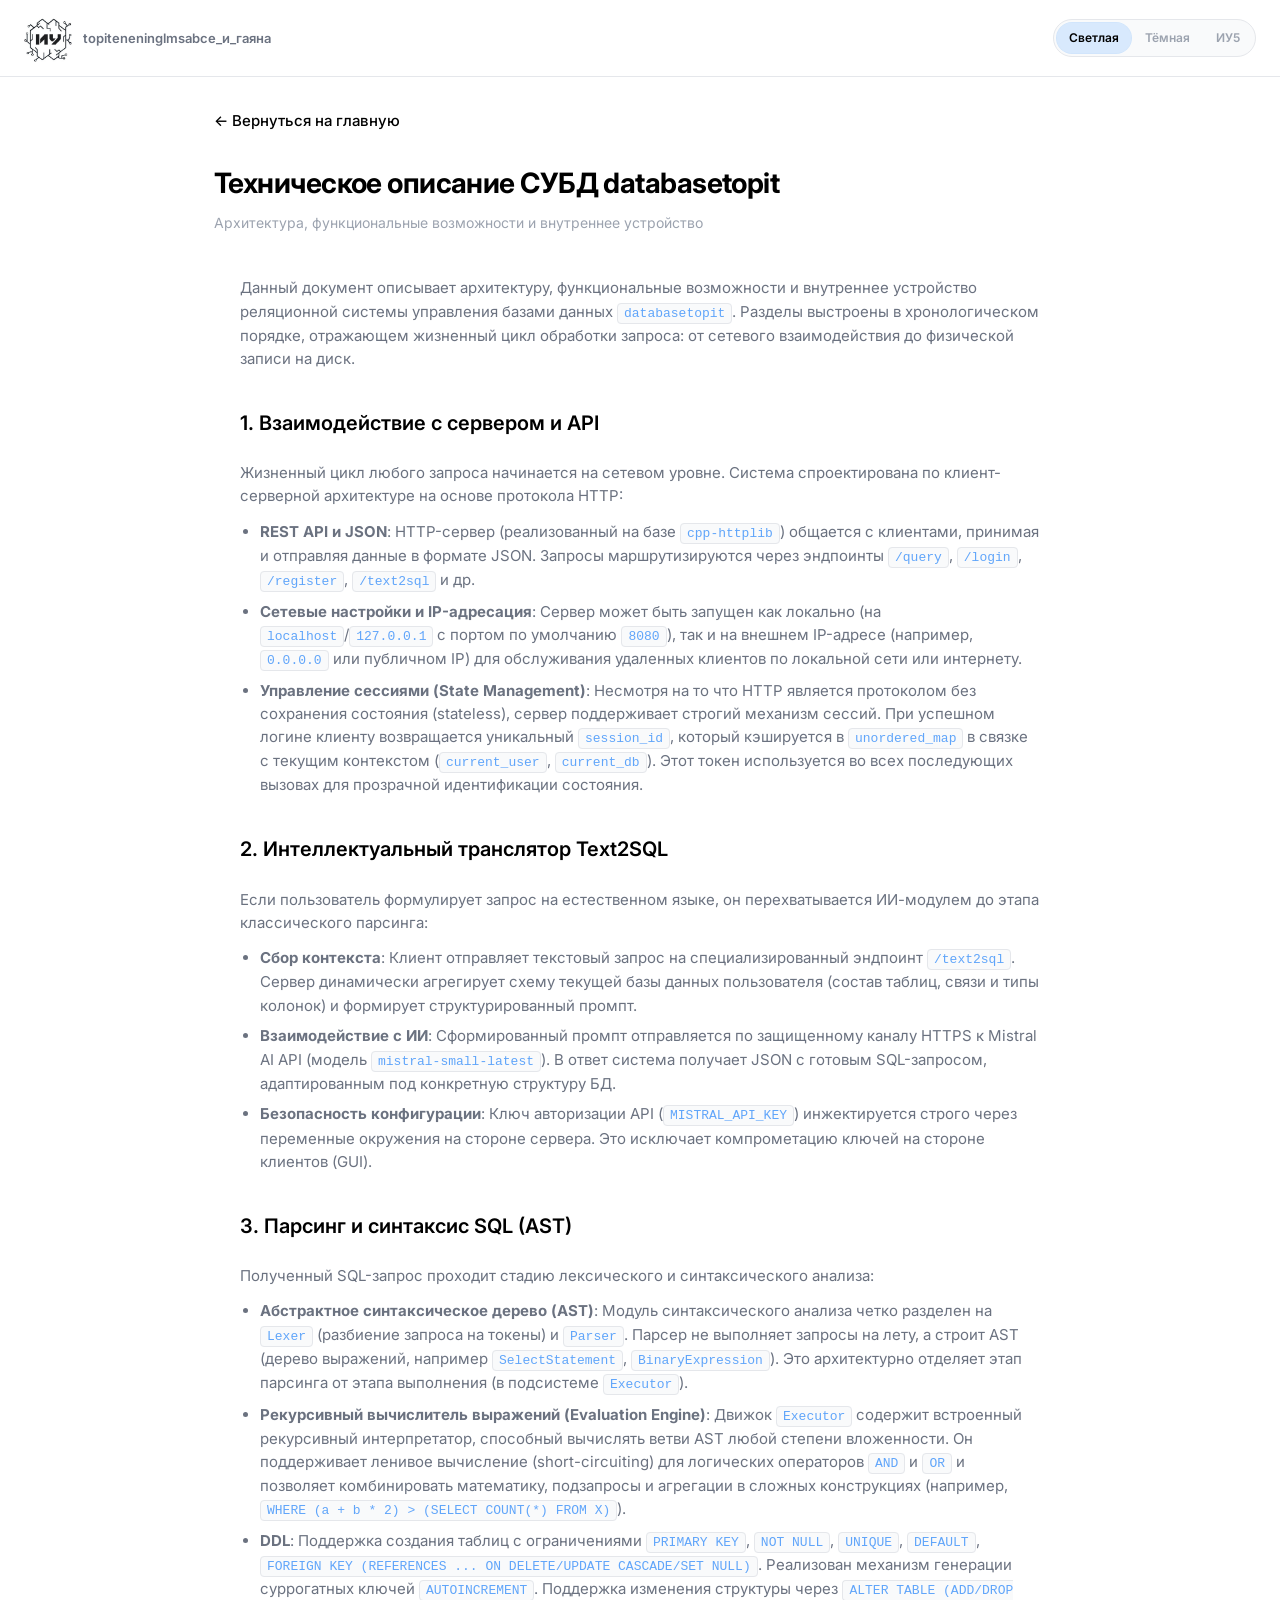
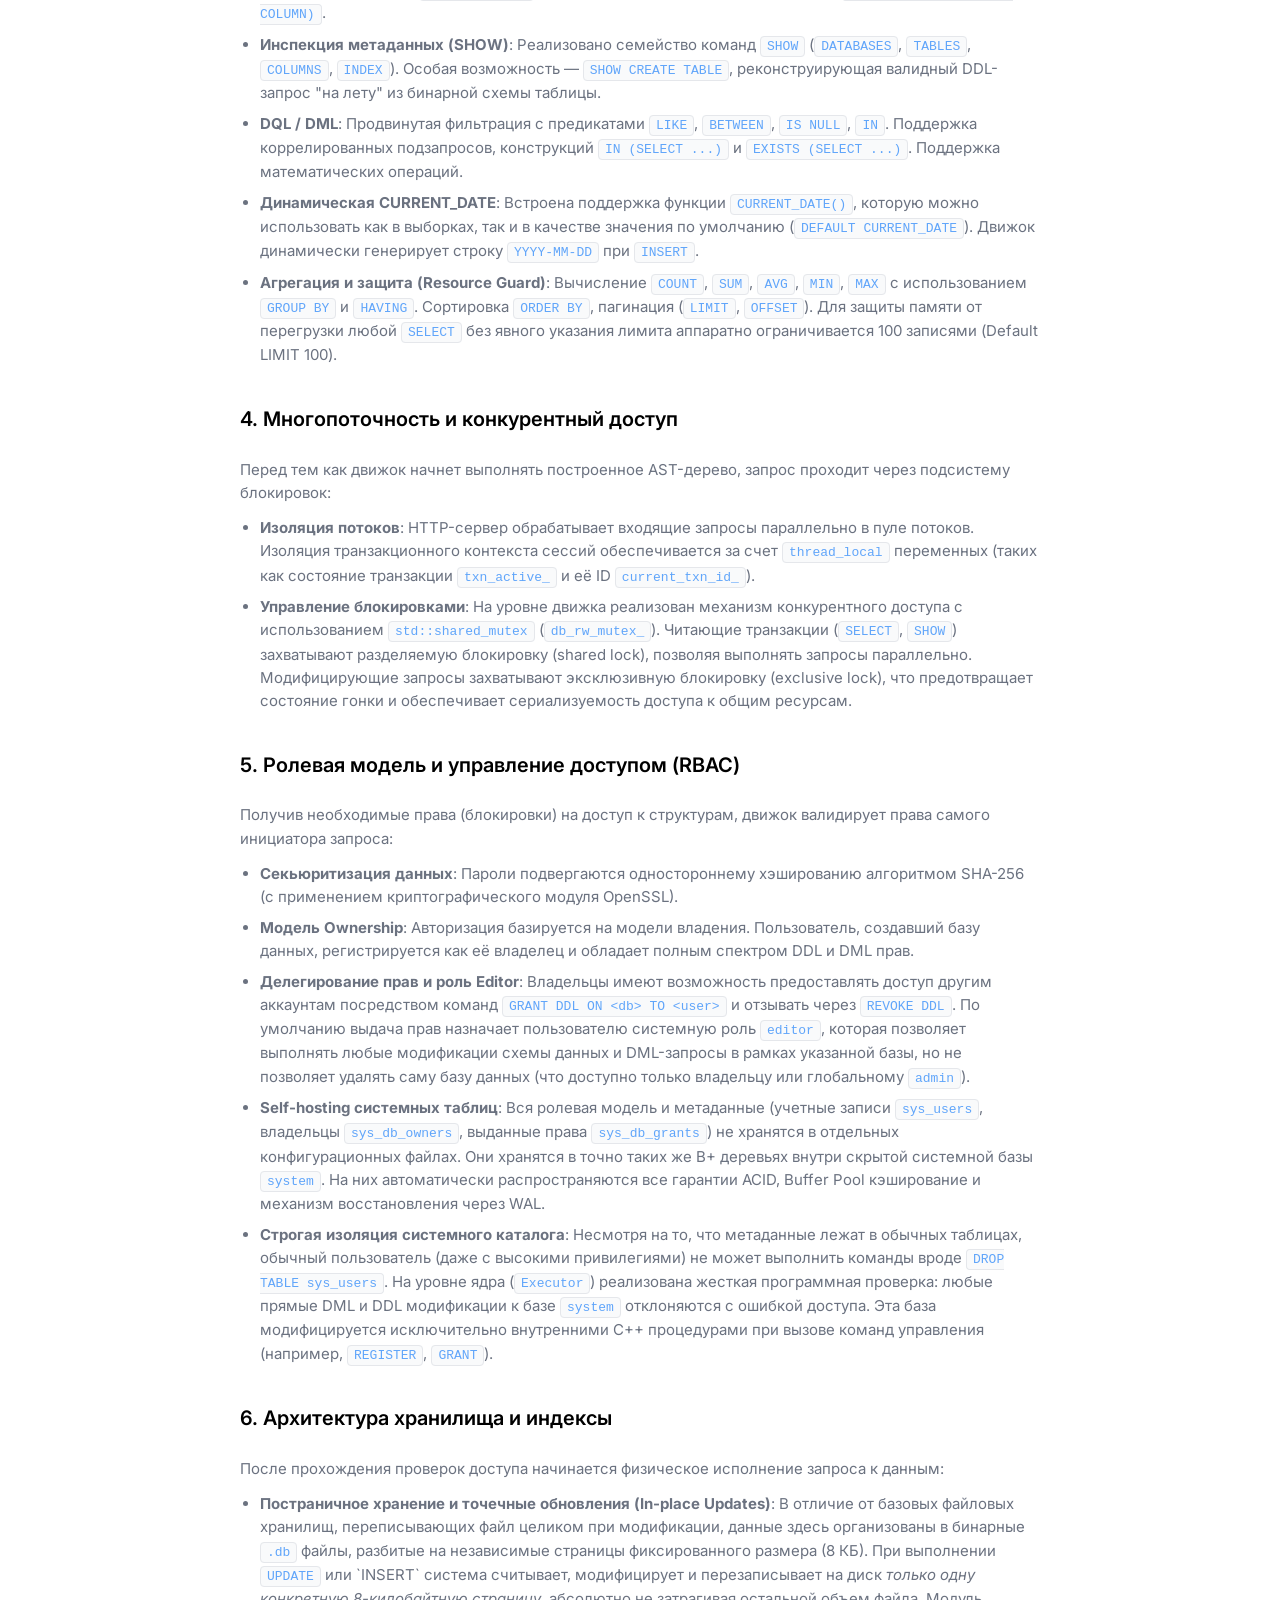
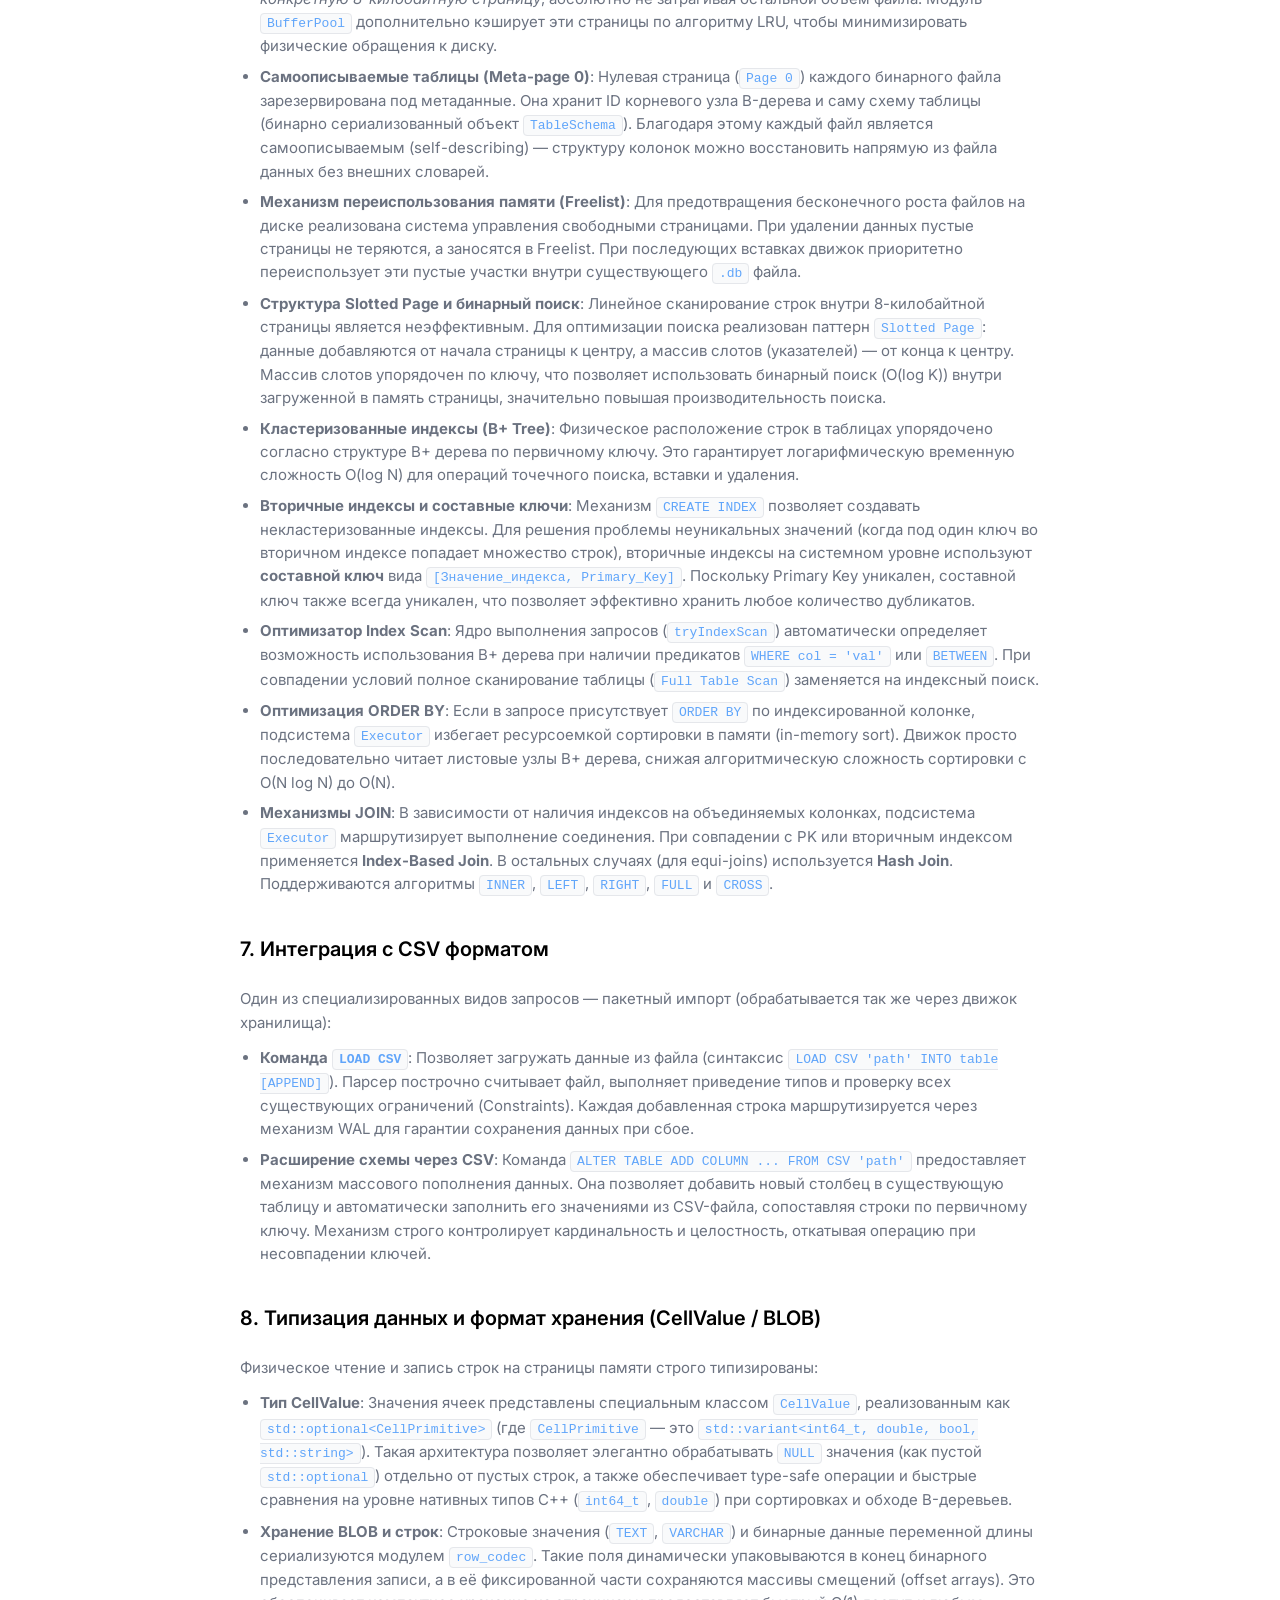
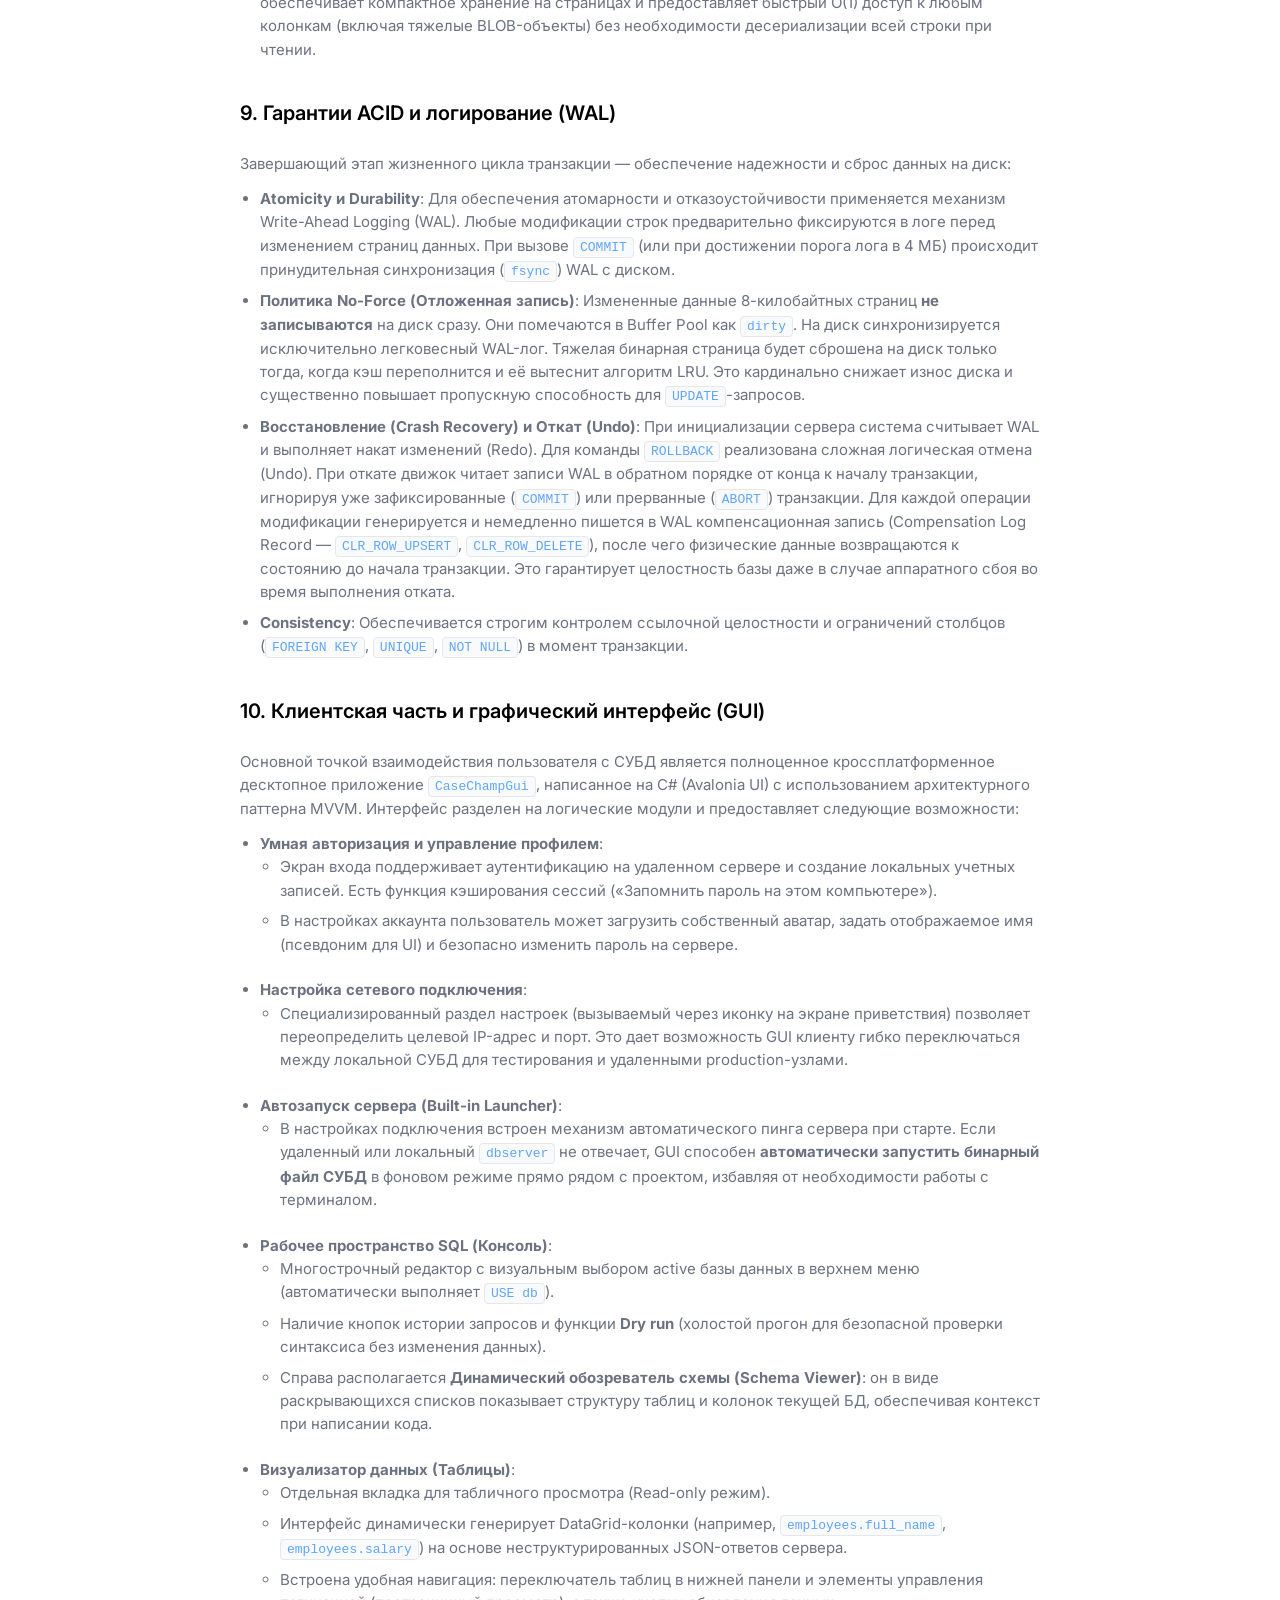
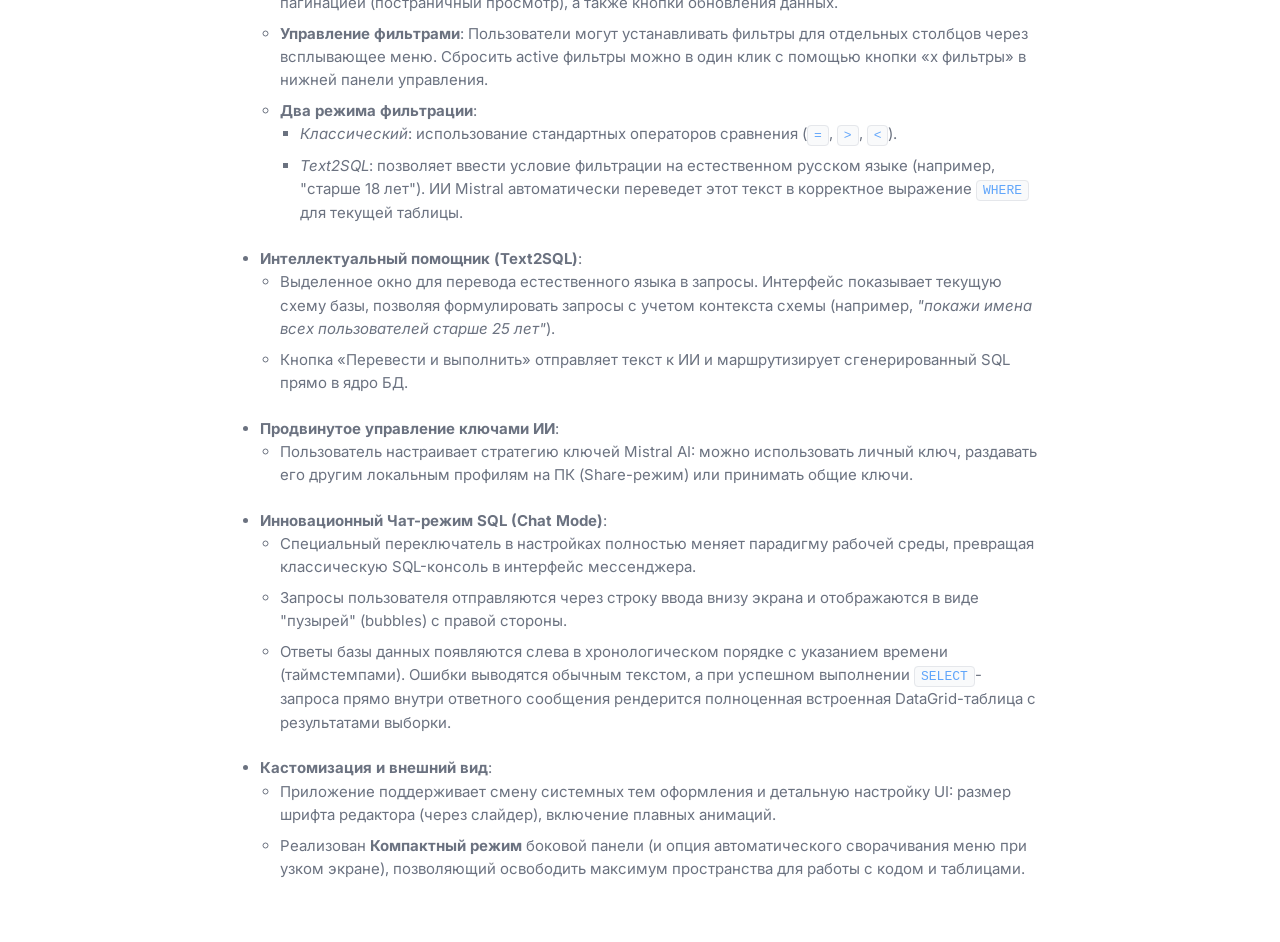
==== website/documentation.html @ f66efc34 "починил wal и немного поправил сайт" ====
<!DOCTYPE html>
<html lang="ru">
<head>
  <meta charset="UTF-8" />
  <meta name="viewport" content="width=device-width, initial-scale=1.0" />
  <meta name="description" content="Техническое описание СУБД topiteneninglmsabce_и_гаяна" />
  <title>Техническое описание СУБД</title>
  <link rel="stylesheet" href="css/style.css" />
  <style>
    .back-nav {
      margin-bottom: 2rem;
    }
    .back-link {
      display: inline-flex;
      align-items: center;
      gap: 0.5rem;
      color: var(--primary-color);
      text-decoration: none;
      font-weight: 500;
      transition: opacity 0.2s;
    }
    .back-link:hover {
      opacity: 0.8;
    }
    .prose h2 {
      margin-top: 2.5rem;
      margin-bottom: 1rem;
      border-bottom: 1px solid var(--border-color);
      padding-bottom: 0.5rem;
    }
    .prose ul {
      margin-bottom: 1.5rem;
    }
    .prose li {
      margin-bottom: 0.5rem;
    }
  </style>
</head>
<body class="theme-light">
  <div class="app" id="app">
    <header class="top-bar">
      <div class="brand-compact">
        <a href="index.html" style="display: flex; align-items: center; gap: 0.75rem; text-decoration: none; color: inherit;">
          <img id="brand-logo" src="assets/brand_light.png" alt="Логотип проекта" width="48" height="48" />
          <p class="brand-title">topiteneninglmsabce_и_гаяна</p>
        </a>
      </div>
      <div class="top-actions">
        <div class="theme-switcher" role="group" aria-label="Тема оформления">
          <button type="button" class="theme-btn active" data-theme="light">Светлая</button>
          <button type="button" class="theme-btn" data-theme="dark">Тёмная</button>
          <button type="button" class="theme-btn" data-theme="iu5">ИУ5</button>
        </div>
      </div>
    </header>

    <main class="page-main">
      <nav class="back-nav">
        <a href="index.html" class="back-link">← Вернуться на главную</a>
      </nav>
      <header class="page-header">
        <h1>Техническое описание СУБД databasetopit</h1>
        <p>Архитектура, функциональные возможности и внутреннее устройство</p>
      </header>

      <div class="prose" style="max-width: 800px; margin: 0 auto; padding: 1rem 0 4rem 0;">
        <p>Данный документ описывает архитектуру, функциональные возможности и внутреннее устройство реляционной системы управления базами данных <code>databasetopit</code>. Разделы выстроены в хронологическом порядке, отражающем жизненный цикл обработки запроса: от сетевого взаимодействия до физической записи на диск.</p>

        <h2>1. Взаимодействие с сервером и API</h2>
        <p>Жизненный цикл любого запроса начинается на сетевом уровне. Система спроектирована по клиент-серверной архитектуре на основе протокола HTTP:</p>
        <ul>
          <li><strong>REST API и JSON</strong>: HTTP-сервер (реализованный на базе <code>cpp-httplib</code>) общается с клиентами, принимая и отправляя данные в формате JSON. Запросы маршрутизируются через эндпоинты <code>/query</code>, <code>/login</code>, <code>/register</code>, <code>/text2sql</code> и др.</li>
          <li><strong>Сетевые настройки и IP-адресация</strong>: Сервер может быть запущен как локально (на <code>localhost</code>/<code>127.0.0.1</code> с портом по умолчанию <code>8080</code>), так и на внешнем IP-адресе (например, <code>0.0.0.0</code> или публичном IP) для обслуживания удаленных клиентов по локальной сети или интернету.</li>
          <li><strong>Управление сессиями (State Management)</strong>: Несмотря на то что HTTP является протоколом без сохранения состояния (stateless), сервер поддерживает строгий механизм сессий. При успешном логине клиенту возвращается уникальный <code>session_id</code>, который кэшируется в <code>unordered_map</code> в связке с текущим контекстом (<code>current_user</code>, <code>current_db</code>). Этот токен используется во всех последующих вызовах для прозрачной идентификации состояния.</li>
        </ul>

        <h2>2. Интеллектуальный транслятор Text2SQL</h2>
        <p>Если пользователь формулирует запрос на естественном языке, он перехватывается ИИ-модулем до этапа классического парсинга:</p>
        <ul>
          <li><strong>Сбор контекста</strong>: Клиент отправляет текстовый запрос на специализированный эндпоинт <code>/text2sql</code>. Сервер динамически агрегирует схему текущей базы данных пользователя (состав таблиц, связи и типы колонок) и формирует структурированный промпт.</li>
          <li><strong>Взаимодействие с ИИ</strong>: Сформированный промпт отправляется по защищенному каналу HTTPS к Mistral AI API (модель <code>mistral-small-latest</code>). В ответ система получает JSON с готовым SQL-запросом, адаптированным под конкретную структуру БД.</li>
          <li><strong>Безопасность конфигурации</strong>: Ключ авторизации API (<code>MISTRAL_API_KEY</code>) инжектируется строго через переменные окружения на стороне сервера. Это исключает компрометацию ключей на стороне клиентов (GUI).</li>
        </ul>

        <h2>3. Парсинг и синтаксис SQL (AST)</h2>
        <p>Полученный SQL-запрос проходит стадию лексического и синтаксического анализа:</p>
        <ul>
          <li><strong>Абстрактное синтаксическое дерево (AST)</strong>: Модуль синтаксического анализа четко разделен на <code>Lexer</code> (разбиение запроса на токены) и <code>Parser</code>. Парсер не выполняет запросы на лету, а строит AST (дерево выражений, например <code>SelectStatement</code>, <code>BinaryExpression</code>). Это архитектурно отделяет этап парсинга от этапа выполнения (в подсистеме <code>Executor</code>).</li>
          <li><strong>Рекурсивный вычислитель выражений (Evaluation Engine)</strong>: Движок <code>Executor</code> содержит встроенный рекурсивный интерпретатор, способный вычислять ветви AST любой степени вложенности. Он поддерживает ленивое вычисление (short-circuiting) для логических операторов <code>AND</code> и <code>OR</code> и позволяет комбинировать математику, подзапросы и агрегации в сложных конструкциях (например, <code>WHERE (a + b * 2) &gt; (SELECT COUNT(*) FROM X)</code>).</li>
          <li><strong>DDL</strong>: Поддержка создания таблиц с ограничениями <code>PRIMARY KEY</code>, <code>NOT NULL</code>, <code>UNIQUE</code>, <code>DEFAULT</code>, <code>FOREIGN KEY (REFERENCES ... ON DELETE/UPDATE CASCADE/SET NULL)</code>. Реализован механизм генерации суррогатных ключей <code>AUTOINCREMENT</code>. Поддержка изменения структуры через <code>ALTER TABLE (ADD/DROP COLUMN)</code>.</li>
          <li><strong>Инспекция метаданных (SHOW)</strong>: Реализовано семейство команд <code>SHOW</code> (<code>DATABASES</code>, <code>TABLES</code>, <code>COLUMNS</code>, <code>INDEX</code>). Особая возможность — <code>SHOW CREATE TABLE</code>, реконструирующая валидный DDL-запрос "на лету" из бинарной схемы таблицы.</li>
          <li><strong>DQL / DML</strong>: Продвинутая фильтрация с предикатами <code>LIKE</code>, <code>BETWEEN</code>, <code>IS NULL</code>, <code>IN</code>. Поддержка коррелированных подзапросов, конструкций <code>IN (SELECT ...)</code> и <code>EXISTS (SELECT ...)</code>. Поддержка математических операций.</li>
          <li><strong>Динамическая CURRENT_DATE</strong>: Встроена поддержка функции <code>CURRENT_DATE()</code>, которую можно использовать как в выборках, так и в качестве значения по умолчанию (<code>DEFAULT CURRENT_DATE</code>). Движок динамически генерирует строку <code>YYYY-MM-DD</code> при <code>INSERT</code>.</li>
          <li><strong>Агрегация и защита (Resource Guard)</strong>: Вычисление <code>COUNT</code>, <code>SUM</code>, <code>AVG</code>, <code>MIN</code>, <code>MAX</code> с использованием <code>GROUP BY</code> и <code>HAVING</code>. Сортировка <code>ORDER BY</code>, пагинация (<code>LIMIT</code>, <code>OFFSET</code>). Для защиты памяти от перегрузки любой <code>SELECT</code> без явного указания лимита аппаратно ограничивается 100 записями (Default LIMIT 100).</li>
        </ul>

        <h2>4. Многопоточность и конкурентный доступ</h2>
        <p>Перед тем как движок начнет выполнять построенное AST-дерево, запрос проходит через подсистему блокировок:</p>
        <ul>
          <li><strong>Изоляция потоков</strong>: HTTP-сервер обрабатывает входящие запросы параллельно в пуле потоков. Изоляция транзакционного контекста сессий обеспечивается за счет <code>thread_local</code> переменных (таких как состояние транзакции <code>txn_active_</code> и её ID <code>current_txn_id_</code>).</li>
          <li><strong>Управление блокировками</strong>: На уровне движка реализован механизм конкурентного доступа с использованием <code>std::shared_mutex</code> (<code>db_rw_mutex_</code>). Читающие транзакции (<code>SELECT</code>, <code>SHOW</code>) захватывают разделяемую блокировку (shared lock), позволяя выполнять запросы параллельно. Модифицирующие запросы захватывают эксклюзивную блокировку (exclusive lock), что предотвращает состояние гонки и обеспечивает сериализуемость доступа к общим ресурсам.</li>
        </ul>

        <h2>5. Ролевая модель и управление доступом (RBAC)</h2>
        <p>Получив необходимые права (блокировки) на доступ к структурам, движок валидирует права самого инициатора запроса:</p>
        <ul>
          <li><strong>Секьюритизация данных</strong>: Пароли подвергаются одностороннему хэшированию алгоритмом SHA-256 (с применением криптографического модуля OpenSSL).</li>
          <li><strong>Модель Ownership</strong>: Авторизация базируется на модели владения. Пользователь, создавший базу данных, регистрируется как её владелец и обладает полным спектром DDL и DML прав.</li>
          <li><strong>Делегирование прав и роль Editor</strong>: Владельцы имеют возможность предоставлять доступ другим аккаунтам посредством команд <code>GRANT DDL ON &lt;db&gt; TO &lt;user&gt;</code> и отзывать через <code>REVOKE DDL</code>. По умолчанию выдача прав назначает пользователю системную роль <code>editor</code>, которая позволяет выполнять любые модификации схемы данных и DML-запросы в рамках указанной базы, но не позволяет удалять саму базу данных (что доступно только владельцу или глобальному <code>admin</code>).</li>
          <li><strong>Self-hosting системных таблиц</strong>: Вся ролевая модель и метаданные (учетные записи <code>sys_users</code>, владельцы <code>sys_db_owners</code>, выданные права <code>sys_db_grants</code>) не хранятся в отдельных конфигурационных файлах. Они хранятся в точно таких же B+ деревьях внутри скрытой системной базы <code>system</code>. На них автоматически распространяются все гарантии ACID, Buffer Pool кэширование и механизм восстановления через WAL.</li>
          <li><strong>Строгая изоляция системного каталога</strong>: Несмотря на то, что метаданные лежат в обычных таблицах, обычный пользователь (даже с высокими привилегиями) не может выполнить команды вроде <code>DROP TABLE sys_users</code>. На уровне ядра (<code>Executor</code>) реализована жесткая программная проверка: любые прямые DML и DDL модификации к базе <code>system</code> отклоняются с ошибкой доступа. Эта база модифицируется исключительно внутренними C++ процедурами при вызове команд управления (например, <code>REGISTER</code>, <code>GRANT</code>).</li>
        </ul>

        <h2>6. Архитектура хранилища и индексы</h2>
        <p>После прохождения проверок доступа начинается физическое исполнение запроса к данным:</p>
        <ul>
          <li><strong>Постраничное хранение и точечные обновления (In-place Updates)</strong>: В отличие от базовых файловых хранилищ, переписывающих файл целиком при модификации, данные здесь организованы в бинарные <code>.db</code> файлы, разбитые на независимые страницы фиксированного размера (8 КБ). При выполнении <code>UPDATE</code> или `INSERT` система считывает, модифицирует и перезаписывает на диск <em>только одну конкретную 8-килобайтную страницу</em>, абсолютно не затрагивая остальной объем файла. Модуль <code>BufferPool</code> дополнительно кэширует эти страницы по алгоритму LRU, чтобы минимизировать физические обращения к диску.</li>
          <li><strong>Самоописываемые таблицы (Meta-page 0)</strong>: Нулевая страница (<code>Page 0</code>) каждого бинарного файла зарезервирована под метаданные. Она хранит ID корневого узла B-дерева и саму схему таблицы (бинарно сериализованный объект <code>TableSchema</code>). Благодаря этому каждый файл является самоописываемым (self-describing) — структуру колонок можно восстановить напрямую из файла данных без внешних словарей.</li>
          <li><strong>Механизм переиспользования памяти (Freelist)</strong>: Для предотвращения бесконечного роста файлов на диске реализована система управления свободными страницами. При удалении данных пустые страницы не теряются, а заносятся в Freelist. При последующих вставках движок приоритетно переиспользует эти пустые участки внутри существующего <code>.db</code> файла.</li>
          <li><strong>Структура Slotted Page и бинарный поиск</strong>: Линейное сканирование строк внутри 8-килобайтной страницы является неэффективным. Для оптимизации поиска реализован паттерн <code>Slotted Page</code>: данные добавляются от начала страницы к центру, а массив слотов (указателей) — от конца к центру. Массив слотов упорядочен по ключу, что позволяет использовать бинарный поиск (O(log K)) внутри загруженной в память страницы, значительно повышая производительность поиска.</li>
          <li><strong>Кластеризованные индексы (B+ Tree)</strong>: Физическое расположение строк в таблицах упорядочено согласно структуре B+ дерева по первичному ключу. Это гарантирует логарифмическую временную сложность O(log N) для операций точечного поиска, вставки и удаления.</li>
          <li><strong>Вторичные индексы и составные ключи</strong>: Механизм <code>CREATE INDEX</code> позволяет создавать некластеризованные индексы. Для решения проблемы неуникальных значений (когда под один ключ во вторичном индексе попадает множество строк), вторичные индексы на системном уровне используют <strong>составной ключ</strong> вида <code>[Значение_индекса, Primary_Key]</code>. Поскольку Primary Key уникален, составной ключ также всегда уникален, что позволяет эффективно хранить любое количество дубликатов.</li>
          <li><strong>Оптимизатор Index Scan</strong>: Ядро выполнения запросов (<code>tryIndexScan</code>) автоматически определяет возможность использования B+ дерева при наличии предикатов <code>WHERE col = 'val'</code> или <code>BETWEEN</code>. При совпадении условий полное сканирование таблицы (<code>Full Table Scan</code>) заменяется на индексный поиск.</li>
          <li><strong>Оптимизация ORDER BY</strong>: Если в запросе присутствует <code>ORDER BY</code> по индексированной колонке, подсистема <code>Executor</code> избегает ресурсоемкой сортировки в памяти (in-memory sort). Движок просто последовательно читает листовые узлы B+ дерева, снижая алгоритмическую сложность сортировки с O(N log N) до O(N).</li>
          <li><strong>Механизмы JOIN</strong>: В зависимости от наличия индексов на объединяемых колонках, подсистема <code>Executor</code> маршрутизирует выполнение соединения. При совпадении с PK или вторичным индексом применяется <strong>Index-Based Join</strong>. В остальных случаях (для equi-joins) используется <strong>Hash Join</strong>. Поддерживаются алгоритмы <code>INNER</code>, <code>LEFT</code>, <code>RIGHT</code>, <code>FULL</code> и <code>CROSS</code>.</li>
        </ul>

        <h2>7. Интеграция с CSV форматом</h2>
        <p>Один из специализированных видов запросов — пакетный импорт (обрабатывается так же через движок хранилища):</p>
        <ul>
          <li><strong>Команда <code>LOAD CSV</code></strong>: Позволяет загружать данные из файла (синтаксис <code>LOAD CSV 'path' INTO table [APPEND]</code>). Парсер построчно считывает файл, выполняет приведение типов и проверку всех существующих ограничений (Constraints). Каждая добавленная строка маршрутизируется через механизм WAL для гарантии сохранения данных при сбое.</li>
          <li><strong>Расширение схемы через CSV</strong>: Команда <code>ALTER TABLE ADD COLUMN ... FROM CSV 'path'</code> предоставляет механизм массового пополнения данных. Она позволяет добавить новый столбец в существующую таблицу и автоматически заполнить его значениями из CSV-файла, сопоставляя строки по первичному ключу. Механизм строго контролирует кардинальность и целостность, откатывая операцию при несовпадении ключей.</li>
        </ul>

        <h2>8. Типизация данных и формат хранения (CellValue / BLOB)</h2>
        <p>Физическое чтение и запись строк на страницы памяти строго типизированы:</p>
        <ul>
          <li><strong>Тип CellValue</strong>: Значения ячеек представлены специальным классом <code>CellValue</code>, реализованным как <code>std::optional&lt;CellPrimitive&gt;</code> (где <code>CellPrimitive</code> — это <code>std::variant&lt;int64_t, double, bool, std::string&gt;</code>). Такая архитектура позволяет элегантно обрабатывать <code>NULL</code> значения (как пустой <code>std::optional</code>) отдельно от пустых строк, а также обеспечивает type-safe операции и быстрые сравнения на уровне нативных типов C++ (<code>int64_t</code>, <code>double</code>) при сортировках и обходе B-деревьев.</li>
          <li><strong>Хранение BLOB и строк</strong>: Строковые значения (<code>TEXT</code>, <code>VARCHAR</code>) и бинарные данные переменной длины сериализуются модулем <code>row_codec</code>. Такие поля динамически упаковываются в конец бинарного представления записи, а в её фиксированной части сохраняются массивы смещений (offset arrays). Это обеспечивает компактное хранение на страницах и предоставляет быстрый O(1) доступ к любым колонкам (включая тяжелые BLOB-объекты) без необходимости десериализации всей строки при чтении.</li>
        </ul>

        <h2>9. Гарантии ACID и логирование (WAL)</h2>
        <p>Завершающий этап жизненного цикла транзакции — обеспечение надежности и сброс данных на диск:</p>
        <ul>
          <li><strong>Atomicity и Durability</strong>: Для обеспечения атомарности и отказоустойчивости применяется механизм Write-Ahead Logging (WAL). Любые модификации строк предварительно фиксируются в логе перед изменением страниц данных. При вызове <code>COMMIT</code> (или при достижении порога лога в 4 МБ) происходит принудительная синхронизация (<code>fsync</code>) WAL с диском.</li>
          <li><strong>Политика No-Force (Отложенная запись)</strong>: Измененные данные 8-килобайтных страниц <strong>не записываются</strong> на диск сразу. Они помечаются в Buffer Pool как <code>dirty</code>. На диск синхронизируется исключительно легковесный WAL-лог. Тяжелая бинарная страница будет сброшена на диск только тогда, когда кэш переполнится и её вытеснит алгоритм LRU. Это кардинально снижает износ диска и существенно повышает пропускную способность для <code>UPDATE</code>-запросов.</li>
          <li><strong>Восстановление (Crash Recovery) и Откат (Undo)</strong>: При инициализации сервера система считывает WAL и выполняет накат изменений (Redo). Для команды <code>ROLLBACK</code> реализована сложная логическая отмена (Undo). При откате движок читает записи WAL в обратном порядке от конца к началу транзакции, игнорируя уже зафиксированные (<code>COMMIT</code>) или прерванные (<code>ABORT</code>) транзакции. Для каждой операции модификации генерируется и немедленно пишется в WAL компенсационная запись (Compensation Log Record — <code>CLR_ROW_UPSERT</code>, <code>CLR_ROW_DELETE</code>), после чего физические данные возвращаются к состоянию до начала транзакции. Это гарантирует целостность базы даже в случае аппаратного сбоя во время выполнения отката.</li>
          <li><strong>Consistency</strong>: Обеспечивается строгим контролем ссылочной целостности и ограничений столбцов (<code>FOREIGN KEY</code>, <code>UNIQUE</code>, <code>NOT NULL</code>) в момент транзакции.</li>
        </ul>

        <h2>10. Клиентская часть и графический интерфейс (GUI)</h2>
        <p>Основной точкой взаимодействия пользователя с СУБД является полноценное кроссплатформенное десктопное приложение <code>CaseChampGui</code>, написанное на C# (Avalonia UI) с использованием архитектурного паттерна MVVM. Интерфейс разделен на логические модули и предоставляет следующие возможности:</p>
        <ul>
          <li><strong>Умная авторизация и управление профилем</strong>:
            <ul>
              <li>Экран входа поддерживает аутентификацию на удаленном сервере и создание локальных учетных записей. Есть функция кэширования сессий («Запомнить пароль на этом компьютере»).</li>
              <li>В настройках аккаунта пользователь может загрузить собственный аватар, задать отображаемое имя (псевдоним для UI) и безопасно изменить пароль на сервере.</li>
            </ul>
          </li>
          <li><strong>Настройка сетевого подключения</strong>:
            <ul>
              <li>Специализированный раздел настроек (вызываемый через иконку на экране приветствия) позволяет переопределить целевой IP-адрес и порт. Это дает возможность GUI клиенту гибко переключаться между локальной СУБД для тестирования и удаленными production-узлами.</li>
            </ul>
          </li>
          <li><strong>Автозапуск сервера (Built-in Launcher)</strong>:
            <ul>
              <li>В настройках подключения встроен механизм автоматического пинга сервера при старте. Если удаленный или локальный <code>dbserver</code> не отвечает, GUI способен <strong>автоматически запустить бинарный файл СУБД</strong> в фоновом режиме прямо рядом с проектом, избавляя от необходимости работы с терминалом.</li>
            </ul>
          </li>
          <li><strong>Рабочее пространство SQL (Консоль)</strong>:
            <ul>
              <li>Многострочный редактор с визуальным выбором active базы данных в верхнем меню (автоматически выполняет <code>USE db</code>).</li>
              <li>Наличие кнопок истории запросов и функции <strong>Dry run</strong> (холостой прогон для безопасной проверки синтаксиса без изменения данных).</li>
              <li>Справа располагается <strong>Динамический обозреватель схемы (Schema Viewer)</strong>: он в виде раскрывающихся списков показывает структуру таблиц и колонок текущей БД, обеспечивая контекст при написании кода.</li>
            </ul>
          </li>
          <li><strong>Визуализатор данных (Таблицы)</strong>:
            <ul>
              <li>Отдельная вкладка для табличного просмотра (Read-only режим).</li>
              <li>Интерфейс динамически генерирует DataGrid-колонки (например, <code>employees.full_name</code>, <code>employees.salary</code>) на основе неструктурированных JSON-ответов сервера.</li>
              <li>Встроена удобная навигация: переключатель таблиц в нижней панели и элементы управления пагинацией (постраничный просмотр), а также кнопки обновления данных.</li>
              <li><strong>Управление фильтрами</strong>: Пользователи могут устанавливать фильтры для отдельных столбцов через всплывающее меню. Сбросить active фильтры можно в один клик с помощью кнопки «х фильтры» в нижней панели управления.</li>
              <li><strong>Два режима фильтрации</strong>:
                <ul>
                  <li><em>Классический</em>: использование стандартных операторов сравнения (<code>=</code>, <code>&gt;</code>, <code>&lt;</code>).</li>
                  <li><em>Text2SQL</em>: позволяет ввести условие фильтрации на естественном русском языке (например, "старше 18 лет"). ИИ Mistral автоматически переведет этот текст в корректное выражение <code>WHERE</code> для текущей таблицы.</li>
                </ul>
              </li>
            </ul>
          </li>
          <li><strong>Интеллектуальный помощник (Text2SQL)</strong>:
            <ul>
              <li>Выделенное окно для перевода естественного языка в запросы. Интерфейс показывает текущую схему базы, позволяя формулировать запросы с учетом контекста схемы (например, <em>"покажи имена всех пользователей старше 25 лет"</em>).</li>
              <li>Кнопка «Перевести и выполнить» отправляет текст к ИИ и маршрутизирует сгенерированный SQL прямо в ядро БД.</li>
            </ul>
          </li>
          <li><strong>Продвинутое управление ключами ИИ</strong>:
            <ul>
              <li>Пользователь настраивает стратегию ключей Mistral AI: можно использовать личный ключ, раздавать его другим локальным профилям на ПК (Share-режим) или принимать общие ключи.</li>
            </ul>
          </li>
          <li><strong>Инновационный Чат-режим SQL (Chat Mode)</strong>:
            <ul>
              <li>Специальный переключатель в настройках полностью меняет парадигму рабочей среды, превращая классическую SQL-консоль в интерфейс мессенджера.</li>
              <li>Запросы пользователя отправляются через строку ввода внизу экрана и отображаются в виде "пузырей" (bubbles) с правой стороны.</li>
              <li>Ответы базы данных появляются слева в хронологическом порядке с указанием времени (таймстемпами). Ошибки выводятся обычным текстом, а при успешном выполнении <code>SELECT</code>-запроса прямо внутри ответного сообщения рендерится полноценная встроенная DataGrid-таблица с результатами выборки.</li>
            </ul>
          </li>
          <li><strong>Кастомизация и внешний вид</strong>:
            <ul>
              <li>Приложение поддерживает смену системных тем оформления и детальную настройку UI: размер шрифта редактора (через слайдер), включение плавных анимаций.</li>
              <li>Реализован <strong>Компактный режим</strong> боковой панели (и опция автоматического сворачивания меню при узком экране), позволяющий освободить максимум пространства для работы с кодом и таблицами.</li>
            </ul>
          </li>
        </ul>
      </div>
    </main>
  </div>
  <script src="js/app.js"></script>
</body>
</html>
---- website/css/style.css ----
/* topiteneninglmsabce_и_гаяна — Light / Dark по дизайн-спецификации */

@import url('https://fonts.googleapis.com/css2?family=Inter:wght@400;500;600;700&display=swap');

*, *::before, *::after {
  box-sizing: border-box;
  margin: 0;
  padding: 0;
}

:root {
  font-family: 'Inter', system-ui, -apple-system, sans-serif;
  font-size: 15px;
  line-height: 1.55;
  -webkit-font-smoothing: antialiased;

  --ease-out: cubic-bezier(0.22, 1, 0.36, 1);
  --ease-soft: cubic-bezier(0.4, 0, 0.2, 1);
  --duration-fast: 0.2s;
  --duration-med: 0.35s;
  --duration-slow: 0.45s;
}

/* ── Светлая тема ── */
body.theme-light {
  --bg: #ffffff;
  --text: #000000;
  --icon-info: #e5e7eb;
  --icon-regular: #d1d5db;
  --text-caption: #9ca3af;
  --text-label: #6b7280;
  --accent: #93c5fd;
  --accent-hover: #60a5fa;
  --accent-soft: rgba(147, 197, 253, 0.28);
  --accent-fg: #000000;
  --panel: #f9fafb;
  --panel-elevated: #ffffff;
  --border: #e5e7eb;
  --border-strong: #d1d5db;
  --header-bg: #ffffff;
  --drawer-bg: #ffffff;
  --backdrop: rgba(0, 0, 0, 0.32);
  --shadow: rgba(0, 0, 0, 0.08);
  --shadow-drawer: -8px 0 32px rgba(0, 0, 0, 0.12);
  --success: #16a34a;
  --warn: #ca8a04;
  --error: #dc2626;
  --guide-placeholder: #f3f4f6;
  --nav-hover: rgba(147, 197, 253, 0.14);
  --nav-active: rgba(147, 197, 253, 0.32);
}

/* ── Тёмная тема (как CaseChampGui/Themes/DarkTheme.axaml) ── */
body.theme-dark {
  --bg: #202124;
  --text: #ece7df;
  --icon-info: #33363c;
  --icon-regular: #3a3d44;
  --text-caption: #8b8278;
  --text-label: #b5aba0;
  --accent: #e2e6ed;
  --accent-hover: #f4f6fa;
  --accent-soft: rgba(226, 230, 237, 0.16);
  --accent-fg: #1b1c1f;
  --panel: #34373d;
  --panel-elevated: #2a2c30;
  --border: #3a3d44;
  --border-strong: #484c55;
  --header-bg: #202124;
  --drawer-bg: #2c2e33;
  --backdrop: rgba(0, 0, 0, 0.55);
  --shadow: rgba(0, 0, 0, 0.4);
  --shadow-drawer: -12px 0 40px rgba(0, 0, 0, 0.5);
  --success: #82b567;
  --warn: #e0bc6b;
  --error: #e07a7a;
  --guide-placeholder: #2a2c30;
  --nav-hover: rgba(226, 230, 237, 0.1);
  --nav-active: rgba(226, 230, 237, 0.22);
}

/* ── ИУ5 (как CaseChampGui/Themes/Iu5Theme.axaml) ── */
body.theme-iu5 {
  --bg: #050a10;
  --text: #f0f6fc;
  --icon-info: #21262d;
  --icon-regular: #30363d;
  --text-caption: #8b949e;
  --text-label: #6e7681;
  --accent: #00e5ff;
  --accent-hover: #5ff0ff;
  --accent-soft: rgba(0, 229, 255, 0.18);
  --accent-fg: #050a10;
  --panel: #161b22;
  --panel-elevated: #0d1117;
  --border: #30363d;
  --border-strong: #21262d;
  --header-bg: #050a10;
  --drawer-bg: #0d1117;
  --backdrop: rgba(0, 0, 0, 0.6);
  --shadow: rgba(0, 0, 0, 0.45);
  --shadow-drawer: -12px 0 40px rgba(0, 0, 0, 0.5);
  --success: #3fb950;
  --warn: #d29922;
  --error: #ff7b72;
  --guide-placeholder: #0a1018;
  --nav-hover: rgba(0, 229, 255, 0.08);
  --nav-active: rgba(0, 229, 255, 0.22);
}

body {
  background: var(--bg);
  color: var(--text);
  min-height: 100vh;
  transition:
    background-color var(--duration-med) var(--ease-soft),
    color var(--duration-med) var(--ease-soft);
}

body.drawer-open {
  overflow: hidden;
}

a {
  color: var(--accent-hover);
  text-decoration: none;
  transition: color var(--duration-fast) var(--ease-soft);
}
a:hover {
  color: var(--accent);
}

/* ── Layout ── */
.app {
  display: flex;
  flex-direction: column;
  min-height: 100vh;
}

.top-bar {
  position: sticky;
  top: 0;
  z-index: 100;
  display: flex;
  align-items: center;
  justify-content: space-between;
  gap: 16px;
  padding: 14px 24px;
  background: var(--header-bg);
  border-bottom: 1px solid var(--border);
  transition:
    background-color var(--duration-med) var(--ease-soft),
    border-color var(--duration-med) var(--ease-soft);
}

.brand-compact {
  display: flex;
  align-items: center;
  gap: 14px;
  min-width: 0;
}

.brand-compact img {
  width: 48px;
  height: 48px;
  object-fit: contain;
  flex-shrink: 0;
  /* Фон под прозрачными краями логотипа = фон шапки/страницы (важно для «мозга»). */
  background: var(--header-bg);
  border-radius: 8px;
  transition:
    opacity var(--duration-med) var(--ease-soft),
    background-color var(--duration-med) var(--ease-soft);
}

.brand-compact .brand-title {
  font-size: 13px;
  font-weight: 600;
  color: var(--text-label);
  line-height: 1.3;
  word-break: break-word;
}

.top-actions {
  display: flex;
  align-items: center;
  gap: 10px;
  flex-shrink: 0;
}

.theme-switcher {
  display: flex;
  gap: 2px;
  padding: 3px;
  border-radius: 999px;
  background: var(--panel);
  border: 1px solid var(--border);
}

.theme-btn {
  border: none;
  background: transparent;
  color: var(--text-caption);
  font: inherit;
  font-size: 12px;
  font-weight: 600;
  padding: 6px 12px;
  border-radius: 999px;
  cursor: pointer;
  transition:
    background-color var(--duration-fast) var(--ease-soft),
    color var(--duration-fast) var(--ease-soft),
    box-shadow var(--duration-fast) var(--ease-soft);
}

.theme-btn:hover {
  color: var(--text);
  background: var(--nav-hover);
}

.theme-btn.active {
  background: var(--nav-active);
  color: var(--text);
  box-shadow: 0 0 0 1px color-mix(in srgb, var(--accent) 40%, transparent);
}

.menu-trigger {
  display: inline-flex;
  align-items: center;
  gap: 8px;
  padding: 9px 16px;
  border: 1px solid var(--border);
  border-radius: 10px;
  background: var(--panel-elevated);
  color: var(--text);
  font: inherit;
  font-size: 14px;
  font-weight: 600;
  cursor: pointer;
  transition:
    background-color var(--duration-fast) var(--ease-soft),
    border-color var(--duration-fast) var(--ease-soft),
    box-shadow var(--duration-fast) var(--ease-soft),
    transform var(--duration-fast) var(--ease-soft);
}

.menu-trigger:hover {
  border-color: var(--accent);
  background: var(--nav-hover);
}

.menu-trigger[aria-expanded="true"] {
  background: var(--nav-active);
  border-color: color-mix(in srgb, var(--accent) 50%, var(--border));
  box-shadow: 0 0 0 3px var(--accent-soft);
}

.menu-trigger .menu-icon {
  display: flex;
  flex-direction: column;
  gap: 4px;
  width: 18px;
}

.menu-trigger .menu-icon span {
  display: block;
  height: 2px;
  background: var(--text-label);
  border-radius: 1px;
  transition:
    transform var(--duration-med) var(--ease-out),
    opacity var(--duration-fast) var(--ease-soft),
    background-color var(--duration-med) var(--ease-soft);
}

.menu-trigger[aria-expanded="true"] .menu-icon span:nth-child(1) {
  transform: translateY(6px) rotate(45deg);
}
.menu-trigger[aria-expanded="true"] .menu-icon span:nth-child(2) {
  opacity: 0;
}
.menu-trigger[aria-expanded="true"] .menu-icon span:nth-child(3) {
  transform: translateY(-6px) rotate(-45deg);
}

/* ── Drawer overlay ── */
.nav-backdrop {
  position: fixed;
  inset: 0;
  z-index: 200;
  background: var(--backdrop);
  opacity: 0;
  visibility: hidden;
  transition:
    opacity var(--duration-med) var(--ease-soft),
    visibility var(--duration-med) var(--ease-soft);
  backdrop-filter: blur(2px);
}

.nav-backdrop.is-visible {
  opacity: 1;
  visibility: visible;
}

.nav-drawer {
  position: fixed;
  top: 0;
  right: 0;
  z-index: 210;
  width: min(320px, 88vw);
  height: 100%;
  background: var(--drawer-bg);
  border-left: 1px solid var(--border);
  box-shadow: var(--shadow-drawer);
  display: flex;
  flex-direction: column;
  transform: translateX(100%);
  transition: transform var(--duration-slow) var(--ease-out);
}

.nav-drawer.is-open {
  transform: translateX(0);
}

.drawer-header {
  display: flex;
  align-items: center;
  justify-content: space-between;
  padding: 20px 20px 12px;
  border-bottom: 1px solid var(--border);
}

.drawer-header h2 {
  font-size: 11px;
  font-weight: 700;
  letter-spacing: 1.3px;
  text-transform: uppercase;
  color: var(--text-caption);
}

.drawer-close {
  width: 36px;
  height: 36px;
  border: none;
  border-radius: 8px;
  background: transparent;
  color: var(--text-label);
  font-size: 22px;
  line-height: 1;
  cursor: pointer;
  transition:
    background-color var(--duration-fast) var(--ease-soft),
    color var(--duration-fast) var(--ease-soft);
}

.drawer-close:hover {
  background: var(--nav-hover);
  color: var(--text);
}

.drawer-nav {
  flex: 1;
  padding: 12px;
  display: flex;
  flex-direction: column;
  gap: 4px;
  overflow-y: auto;
}

.drawer-nav-item {
  display: flex;
  align-items: center;
  gap: 12px;
  width: 100%;
  padding: 14px 16px;
  border: none;
  border-radius: 10px;
  background: transparent;
  color: var(--text);
  font: inherit;
  font-size: 15px;
  font-weight: 500;
  text-align: left;
  cursor: pointer;
  transition:
    background-color var(--duration-med) var(--ease-soft),
    box-shadow var(--duration-med) var(--ease-soft),
    color var(--duration-fast) var(--ease-soft);
}

.drawer-nav-item .nav-icon {
  width: 22px;
  text-align: center;
  font-size: 14px;
  color: var(--icon-regular);
  transition: color var(--duration-fast) var(--ease-soft);
}

.drawer-nav-item:hover {
  background: var(--nav-hover);
}

.drawer-nav-item:hover .nav-icon {
  color: var(--text-label);
}

.drawer-nav-item.active {
  background: var(--nav-active);
  box-shadow: inset 0 0 0 1px color-mix(in srgb, var(--accent) 35%, transparent);
}

.drawer-nav-item.active .nav-icon {
  color: var(--accent-hover);
}

/* ── Main content ── */
.page-main {
  flex: 1;
  width: 100%;
  max-width: 900px;
  margin: 0 auto;
  padding: 32px 24px 56px;
}

.page-header {
  margin-bottom: 28px;
  animation: headerIn var(--duration-slow) var(--ease-out) both;
}

.page-header h1 {
  font-size: 28px;
  font-weight: 700;
  color: var(--text);
  letter-spacing: -0.02em;
  margin-bottom: 6px;
}

.page-header p {
  font-size: 14px;
  color: var(--text-caption);
}

.tab-viewport {
  display: grid;
  position: relative;
}

.tab-panel {
  grid-area: 1 / 1;
  opacity: 0;
  visibility: hidden;
  transform: translateY(18px);
  pointer-events: none;
  transition:
    opacity var(--duration-slow) var(--ease-out),
    transform var(--duration-slow) var(--ease-out),
    visibility var(--duration-slow);
}

.tab-panel.active {
  opacity: 1;
  visibility: visible;
  transform: translateY(0);
  pointer-events: auto;
  position: relative;
  z-index: 1;
}

.tab-panel.is-leaving {
  opacity: 0;
  transform: translateY(-10px);
}

@keyframes headerIn {
  from {
    opacity: 0;
    transform: translateY(-8px);
  }
  to {
    opacity: 1;
    transform: translateY(0);
  }
}

/* ── Prose & components ── */
.prose h2 {
  font-size: 20px;
  font-weight: 600;
  margin-bottom: 12px;
  color: var(--text);
}

.prose h3 {
  font-size: 16px;
  font-weight: 600;
  margin: 22px 0 8px;
  color: var(--text);
}

.prose p {
  color: var(--text-label);
  margin-bottom: 12px;
}

.prose ul, .prose ol {
  color: var(--text-label);
  margin: 0 0 16px 20px;
}

.prose li {
  margin-bottom: 6px;
}

.prose code {
  font-family: ui-monospace, 'Cascadia Code', monospace;
  font-size: 13px;
  background: var(--panel);
  border: 1px solid var(--border);
  padding: 2px 6px;
  border-radius: 4px;
  color: var(--accent-hover);
}

.placeholder-box {
  background: var(--panel);
  border: 1px dashed var(--border-strong);
  border-radius: 12px;
  padding: 24px;
  color: var(--text-caption);
  font-size: 14px;
}

.team-grid {
  display: grid;
  grid-template-columns: repeat(auto-fill, minmax(280px, 1fr));
  gap: 14px;
  margin-top: 16px;
}

.team-card {
  display: flex;
  align-items: center;
  gap: 16px;
  background: var(--panel);
  border: 1px solid var(--border);
  border-radius: 14px;
  padding: 16px 18px;
  transition:
    border-color var(--duration-fast) var(--ease-soft),
    box-shadow var(--duration-fast) var(--ease-soft),
    transform var(--duration-fast) var(--ease-soft);
}

.team-card:hover {
  border-color: var(--accent);
  box-shadow: 0 4px 20px var(--shadow);
  transform: translateY(-2px);
}

.team-avatar {
  width: 80px;
  height: 80px;
  border-radius: 50%;
  object-fit: cover;
  flex-shrink: 0;
  border: 2px solid var(--border);
  background: var(--icon-info);
  transition: border-color var(--duration-fast) var(--ease-soft);
}

.team-card:hover .team-avatar {
  border-color: var(--accent);
}

.team-info {
  min-width: 0;
}

.team-card .name {
  font-weight: 600;
  font-size: 15px;
  color: var(--text);
  line-height: 1.3;
}

.team-card .role {
  font-size: 12px;
  color: var(--text-caption);
  margin-top: 6px;
}

.team-avatar--large {
  width: 112px;
  height: 112px;
  object-fit: cover;
  object-position: center 22%;
}

.team-supervisor {
  margin-top: 36px;
  padding-top: 28px;
  border-top: 1px solid var(--border);
}

.team-supervisor h3 {
  font-size: 13px;
  font-weight: 700;
  letter-spacing: 0.08em;
  text-transform: uppercase;
  color: var(--text-caption);
  margin-bottom: 14px;
}

.team-card--supervisor {
  max-width: 420px;
}

.download-section {
  margin-top: 24px;
  display: flex;
  flex-direction: column;
  gap: 16px;
}

.download-card {
  background: var(--panel);
  border: 1px solid var(--border);
  border-radius: 14px;
  padding: 22px 24px;
  transition: border-color var(--duration-fast) var(--ease-soft);
}

.download-card h3 {
  margin: 0 0 4px;
  font-size: 16px;
  font-weight: 600;
  color: var(--text);
}

.download-card .hint {
  font-size: 13px;
  color: var(--text-caption);
  margin-bottom: 16px;
}

.btn-download {
  display: inline-flex;
  align-items: center;
  gap: 8px;
  padding: 11px 24px;
  border: none;
  border-radius: 10px;
  background: var(--accent);
  color: var(--accent-fg);
  font: inherit;
  font-size: 14px;
  font-weight: 600;
  cursor: pointer;
  text-decoration: none;
  transition:
    background-color var(--duration-fast) var(--ease-soft),
    transform var(--duration-fast) var(--ease-out),
    box-shadow var(--duration-fast) var(--ease-soft);
}

.btn-download:hover:not(.disabled) {
  background: var(--accent-hover);
  transform: translateY(-2px);
  box-shadow: 0 6px 20px var(--accent-soft);
  color: var(--accent-fg);
}

.btn-download.disabled {
  opacity: 0.5;
  cursor: not-allowed;
  pointer-events: none;
}

.badge-soon {
  display: inline-block;
  margin-left: 8px;
  font-size: 10px;
  font-weight: 700;
  text-transform: uppercase;
  letter-spacing: 0.06em;
  padding: 3px 8px;
  border-radius: 999px;
  background: var(--accent-soft);
  color: var(--text-label);
}

.alert {
  border-radius: 12px;
  padding: 14px 16px;
  margin: 16px 0;
  font-size: 14px;
  border: 1px solid;
}

.alert-warn {
  background: color-mix(in srgb, var(--warn) 12%, var(--panel));
  border-color: color-mix(in srgb, var(--warn) 35%, transparent);
  color: var(--text);
}

.alert-warn strong {
  color: var(--warn);
}

.alert-info {
  background: var(--accent-soft);
  border-color: color-mix(in srgb, var(--accent) 40%, transparent);
  color: var(--text-label);
}

.guide-step {
  margin-bottom: 36px;
  padding-bottom: 28px;
  border-bottom: 1px solid var(--border);
}

.guide-step:last-child {
  border-bottom: none;
}

.step-header {
  display: flex;
  align-items: baseline;
  gap: 12px;
  margin-bottom: 12px;
}

.step-num {
  flex-shrink: 0;
  width: 30px;
  height: 30px;
  border-radius: 50%;
  background: var(--accent);
  color: var(--accent-fg);
  font-size: 13px;
  font-weight: 700;
  display: flex;
  align-items: center;
  justify-content: center;
}

.step-header h3 {
  margin: 0;
  font-size: 16px;
}

.guide-screenshot {
  margin-top: 12px;
  border-radius: 12px;
  border: 1px solid var(--border);
  overflow: hidden;
  background: var(--guide-placeholder);
}

.guide-screenshot img {
  display: block;
  width: 100%;
  height: auto;
  max-height: 420px;
  object-fit: contain;
}

.guide-screenshot figcaption {
  padding: 10px 14px;
  font-size: 12px;
  color: var(--text-caption);
  background: var(--panel);
  border-top: 1px solid var(--border);
}

.guide-links {
  display: flex;
  flex-wrap: wrap;
  gap: 10px;
  margin: 12px 0;
}

.guide-links a {
  display: inline-flex;
  align-items: center;
  gap: 6px;
  padding: 9px 14px;
  background: var(--panel);
  border: 1px solid var(--border);
  border-radius: 10px;
  font-size: 13px;
  font-weight: 500;
  color: var(--accent-hover);
  transition:
    border-color var(--duration-fast) var(--ease-soft),
    background-color var(--duration-fast) var(--ease-soft);
}

.guide-links a:hover {
  border-color: var(--accent);
  background: var(--nav-hover);
}

@media (max-width: 640px) {
  .top-bar {
    padding: 12px 16px;
  }

  .brand-compact .brand-title {
    font-size: 11px;
    max-width: 140px;
  }

  .menu-trigger .menu-label {
    display: none;
  }

  .page-main {
    padding: 24px 16px 40px;
  }

  .page-header h1 {
    font-size: 22px;
  }
}

/* ── Вкладка ГОООООЛ: видео на весь экран ── */
body.is-goal-tab .page-header {
  display: none;
}

body.is-goal-tab .page-main {
  max-width: none;
  padding: 0;
  flex: 1;
  display: flex;
  flex-direction: column;
  min-height: calc(100vh - 57px);
}

body.is-goal-tab .tab-viewport {
  flex: 1;
  min-height: calc(100vh - 57px);
}

#tab-gol.tab-panel {
  padding: 0;
  margin: 0;
}

#tab-gol.tab-panel.active {
  display: flex;
  flex-direction: column;
}

.goal-stage {
  flex: 1;
  display: flex;
  align-items: center;
  justify-content: center;
  width: 100%;
  min-height: calc(100vh - 57px);
  background: #000;
}

.goal-stage video {
  width: 100%;
  height: calc(100vh - 57px);
  max-height: 100vh;
  object-fit: contain;
  display: block;
  background: #000;
}

@media (prefers-reduced-motion: reduce) {
  *, *::before, *::after {
    animation-duration: 0.01ms !important;
    transition-duration: 0.01ms !important;
  }
}
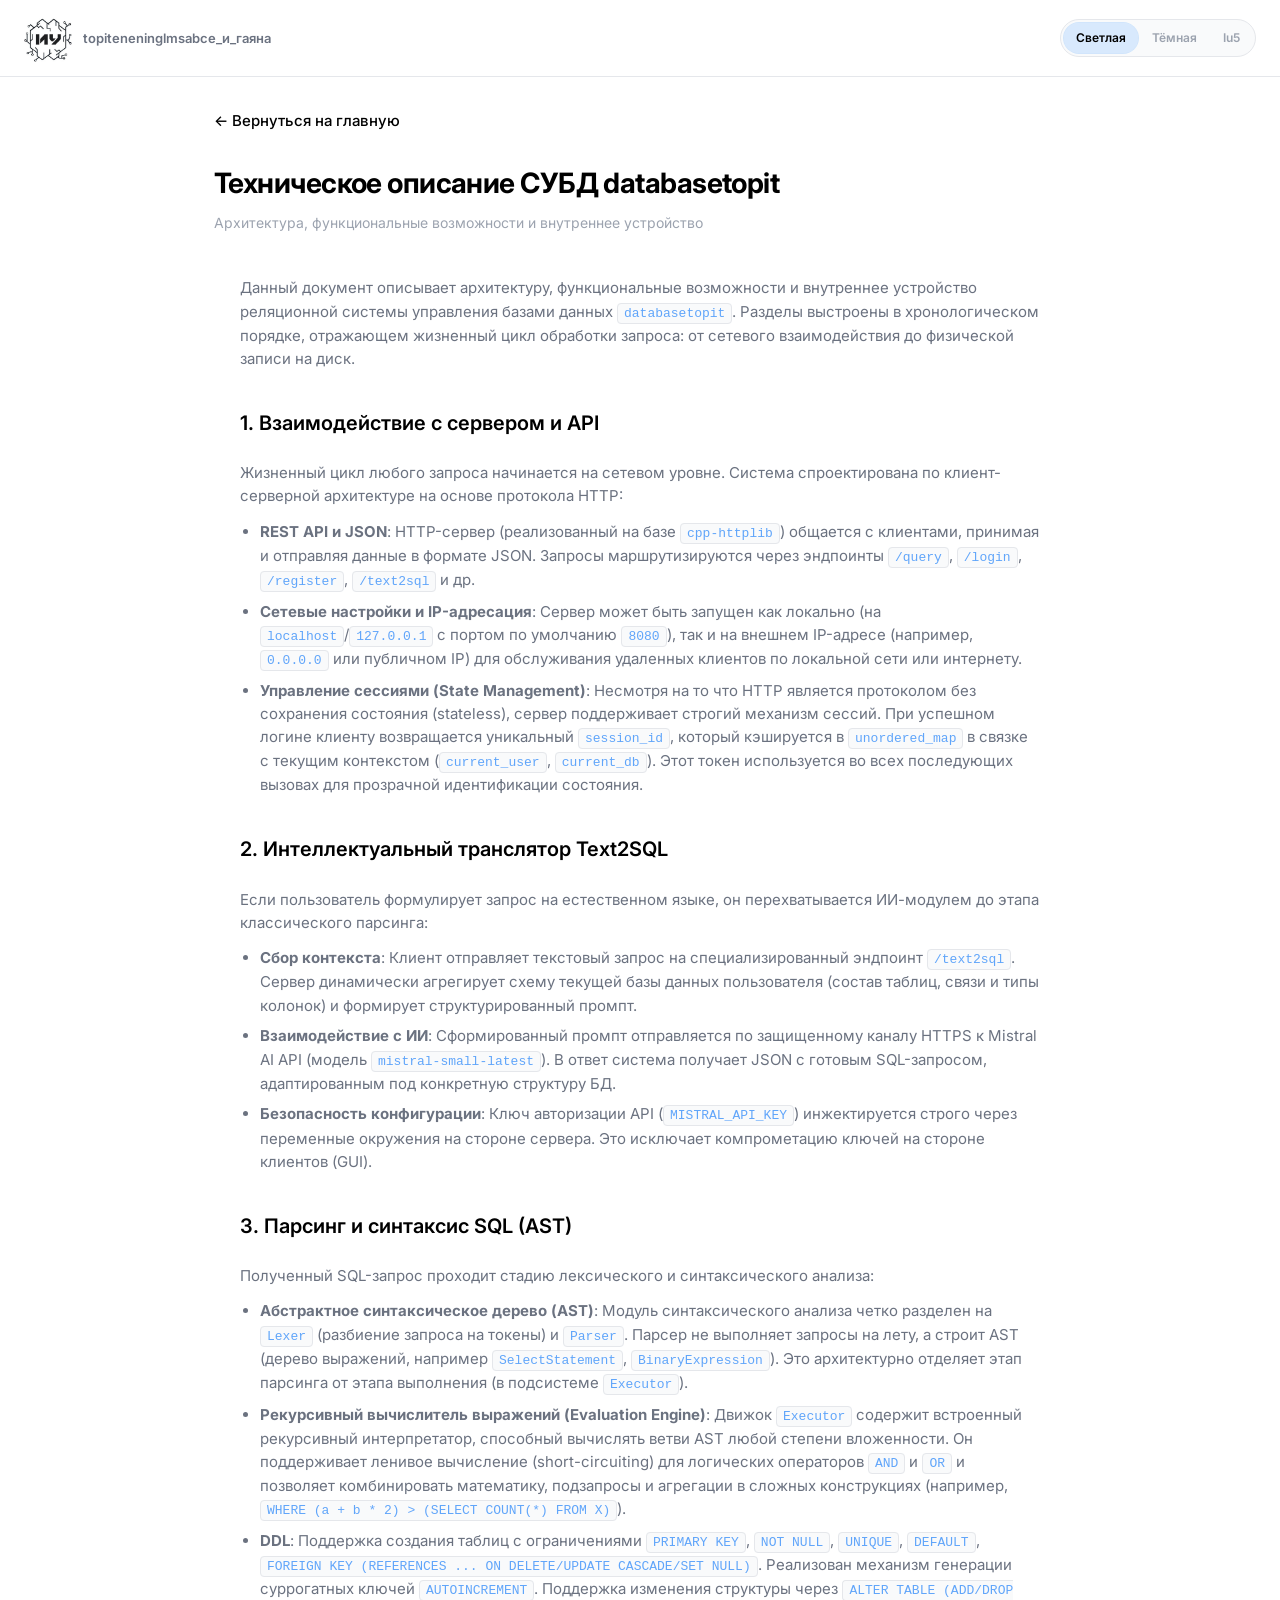
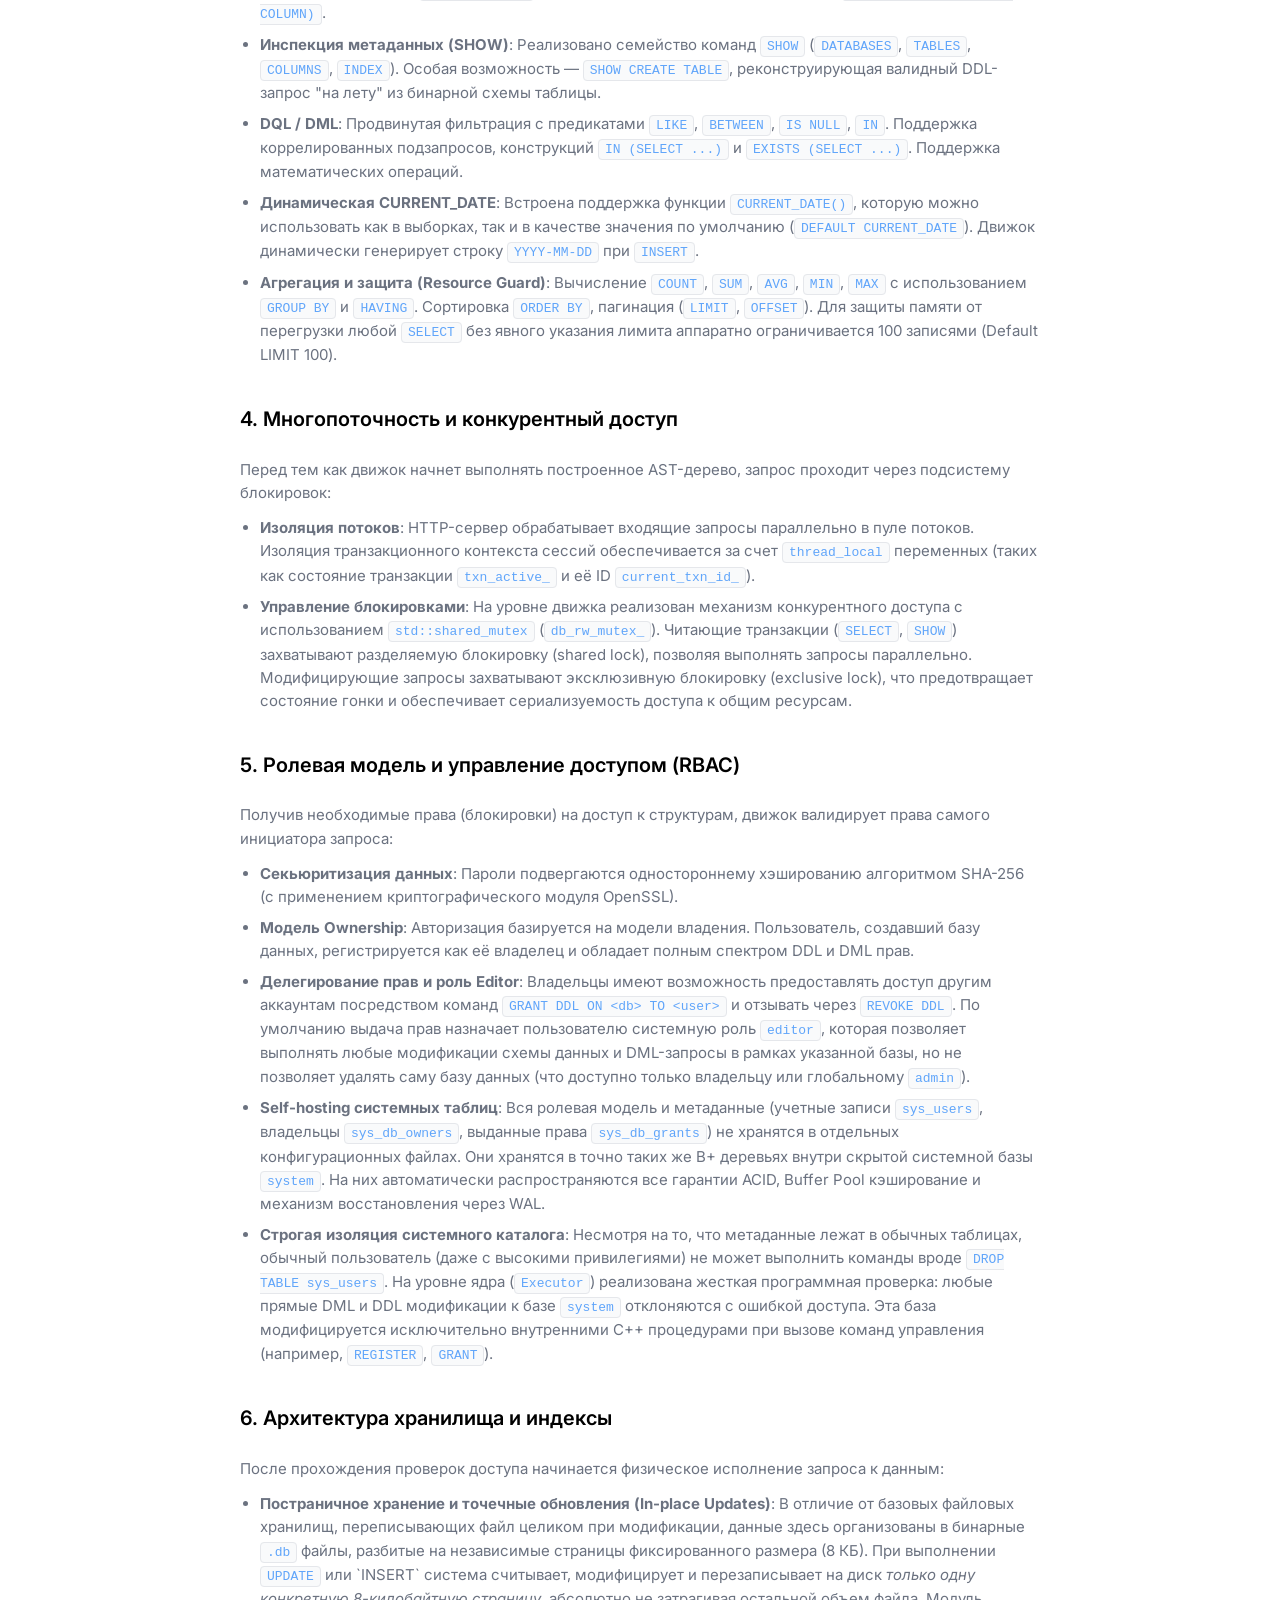
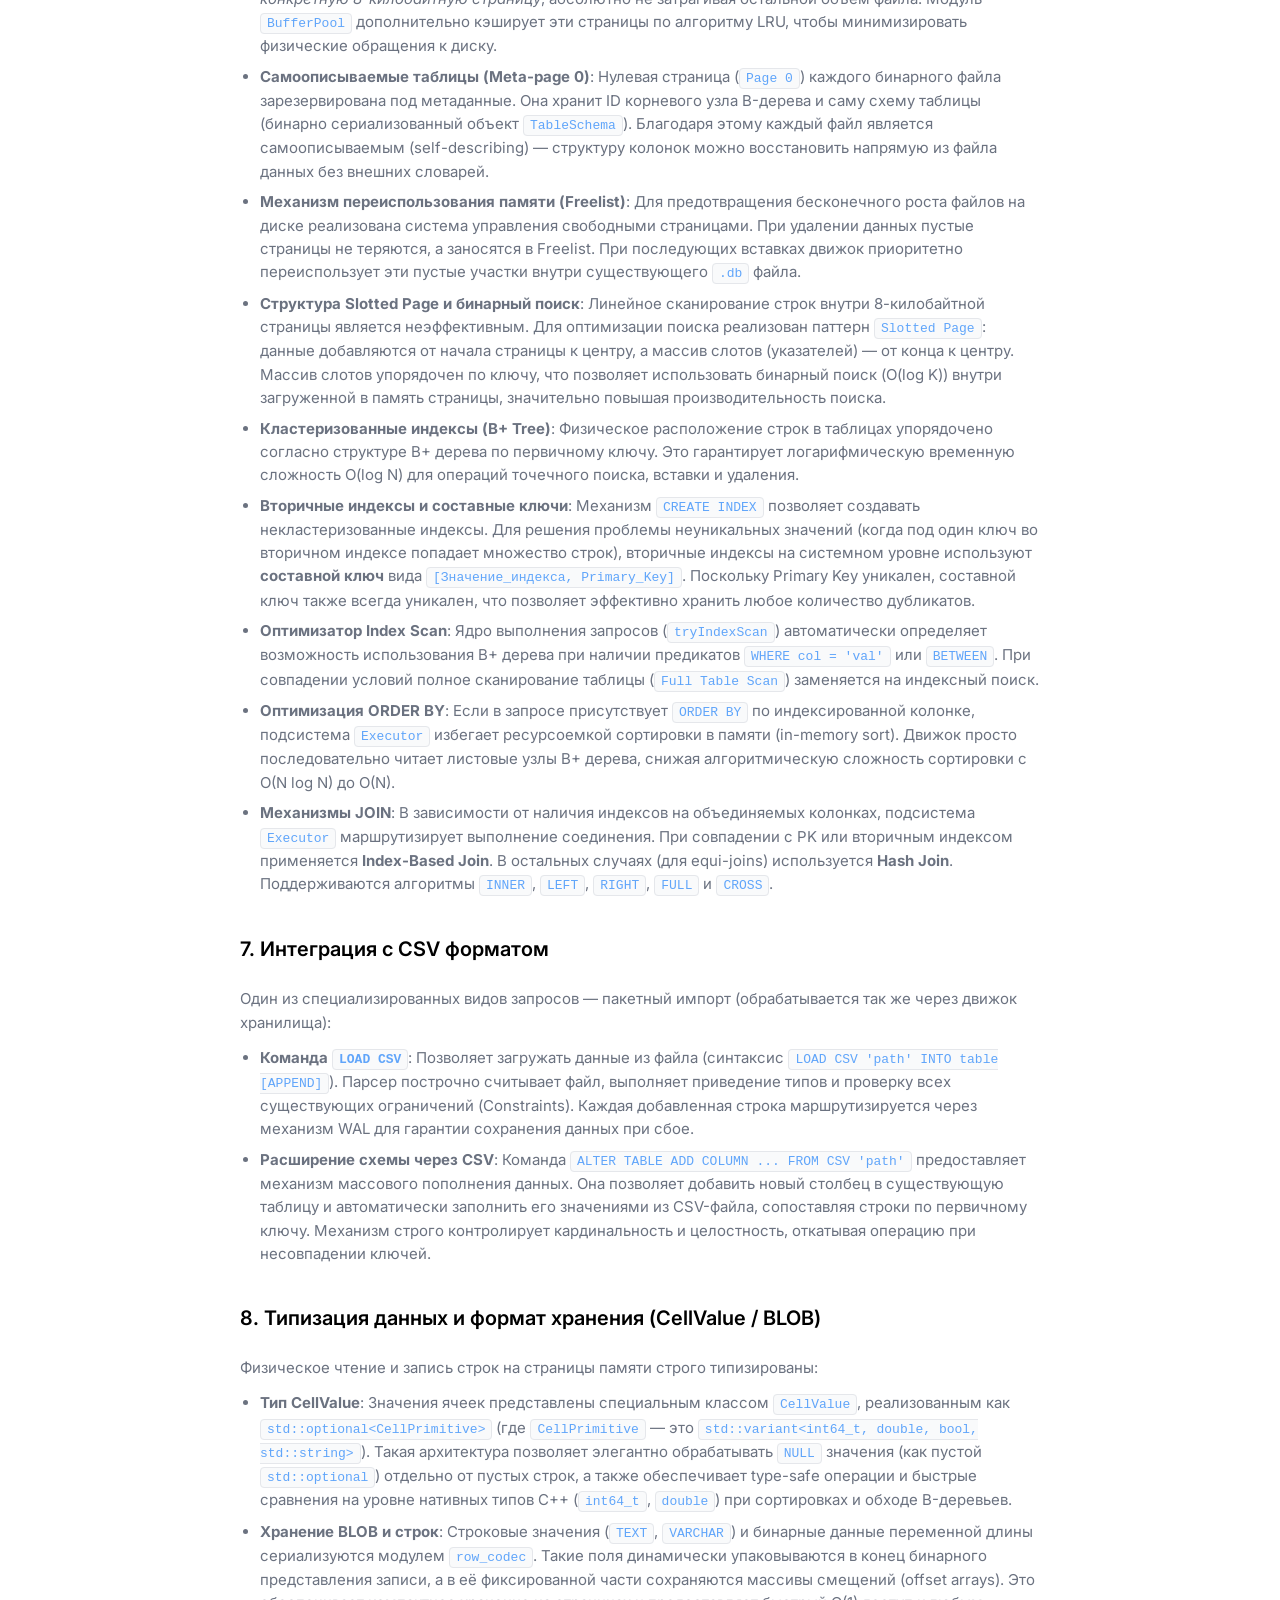
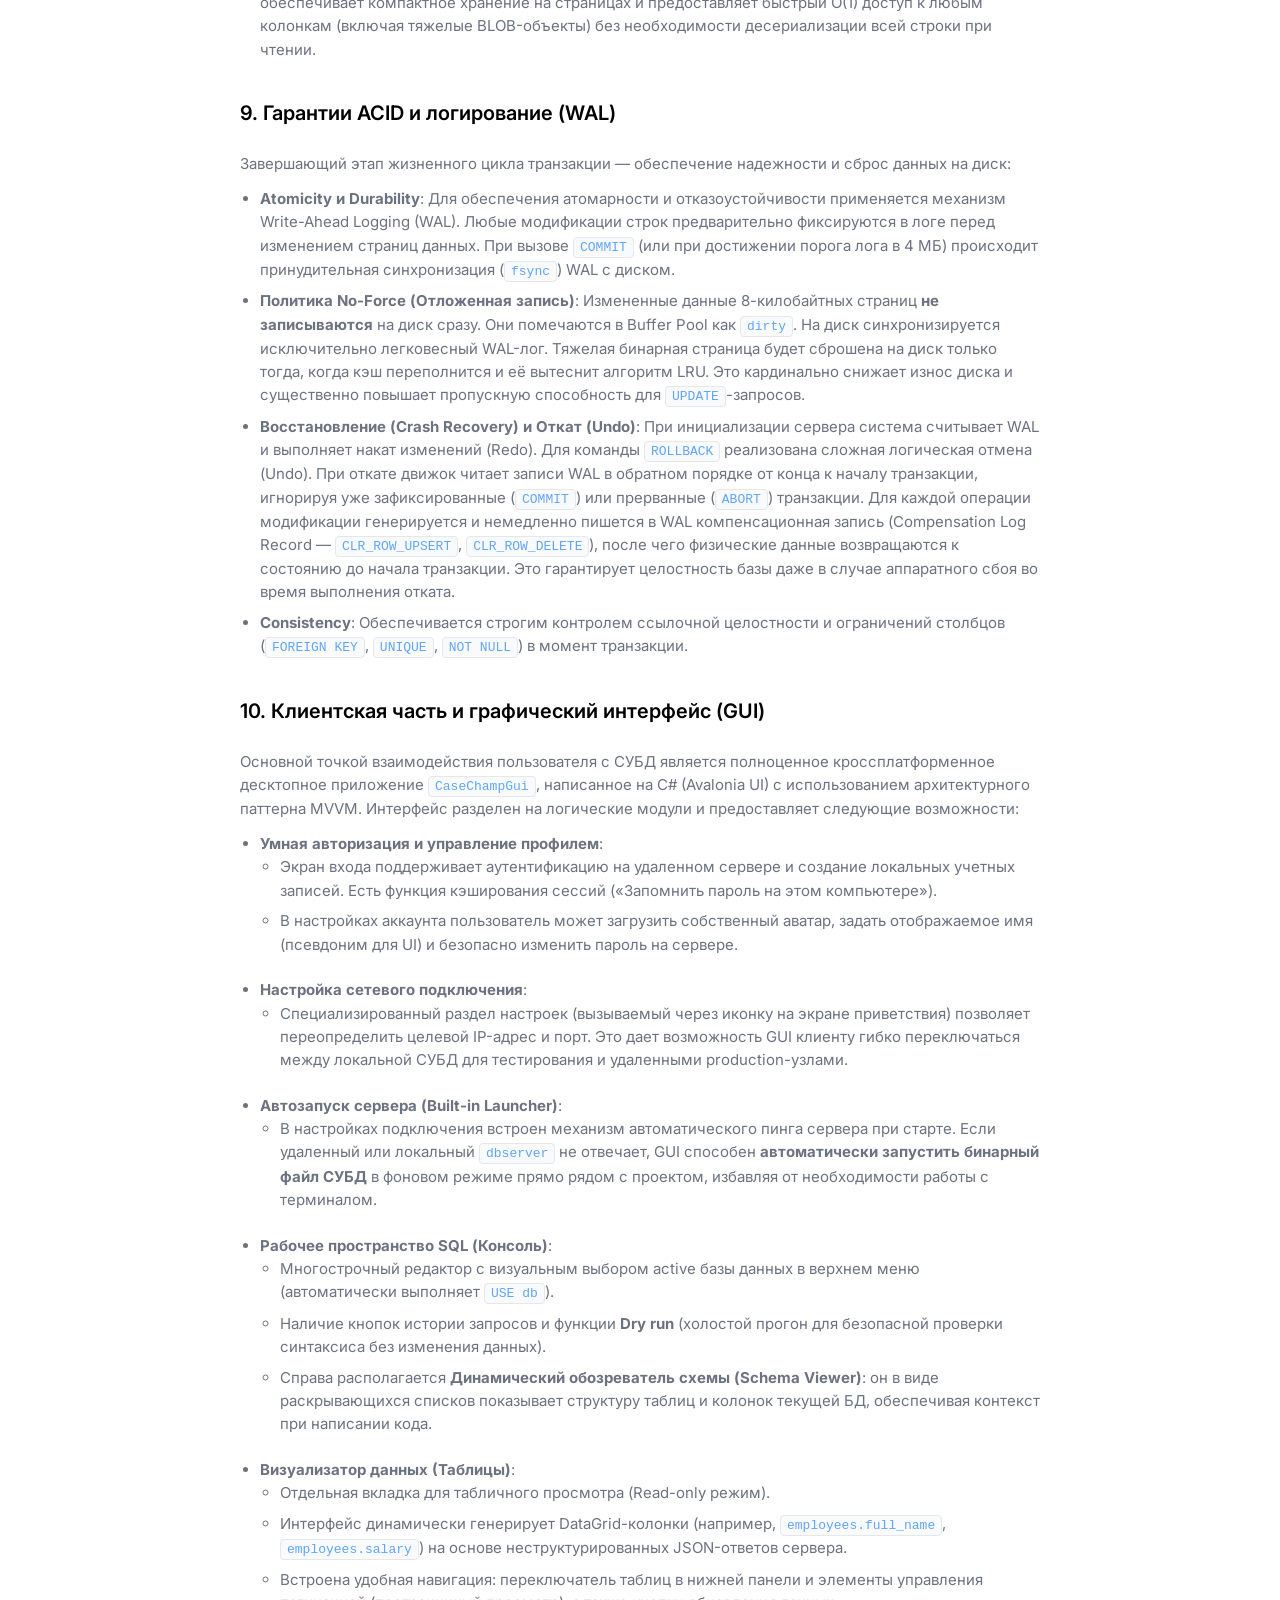
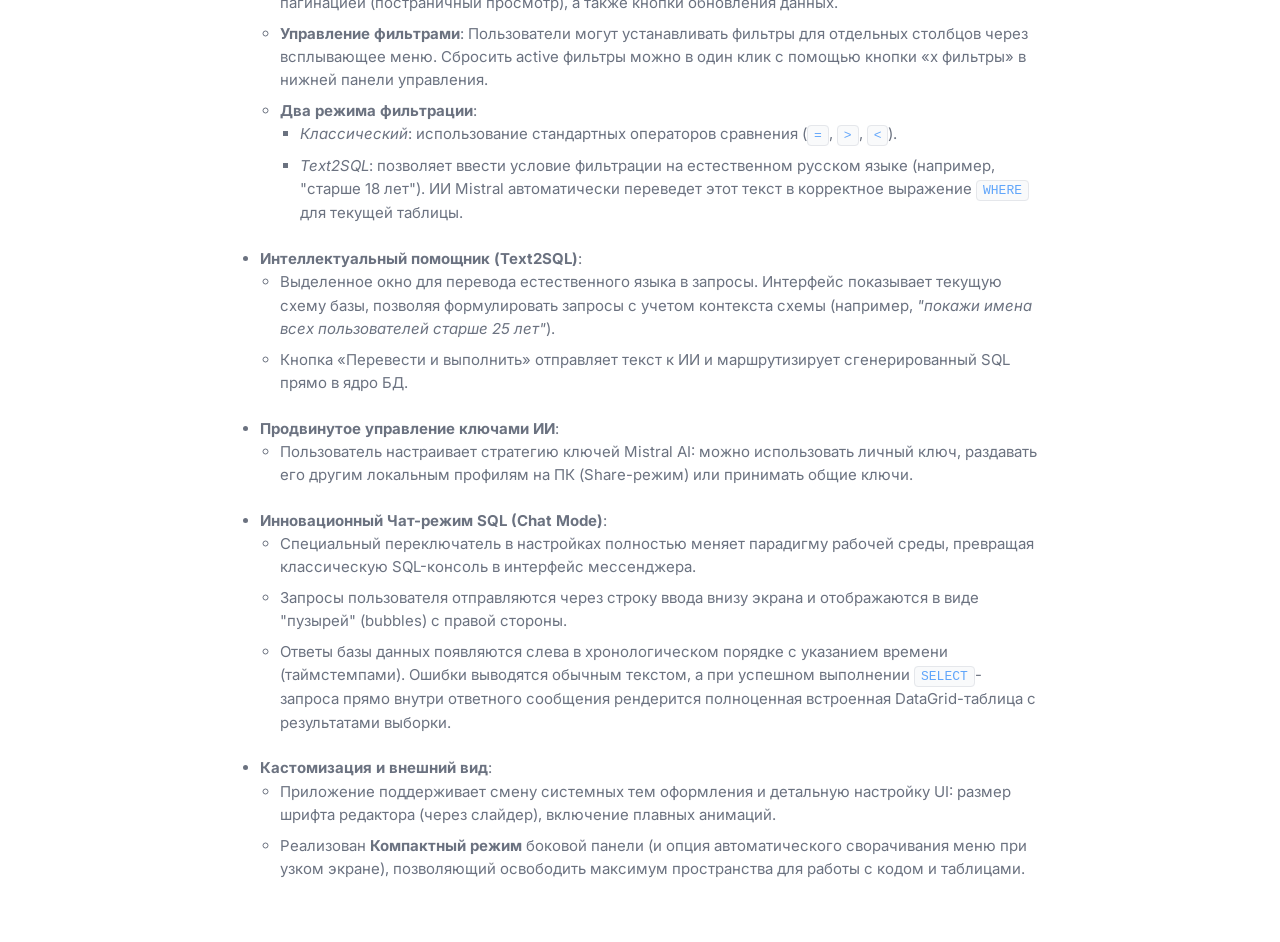
==== commit 8f6c3523: "изменение сайта" ====
--- a/website/documentation.html
+++ b/website/documentation.html
@@ -49,7 +49,7 @@
         <div class="theme-switcher" role="group" aria-label="Тема оформления">
           <button type="button" class="theme-btn active" data-theme="light">Светлая</button>
           <button type="button" class="theme-btn" data-theme="dark">Тёмная</button>
-          <button type="button" class="theme-btn" data-theme="iu5">ИУ5</button>
+          <button type="button" class="theme-btn" data-theme="iu5">Iu5</button>
         </div>
       </div>
     </header>
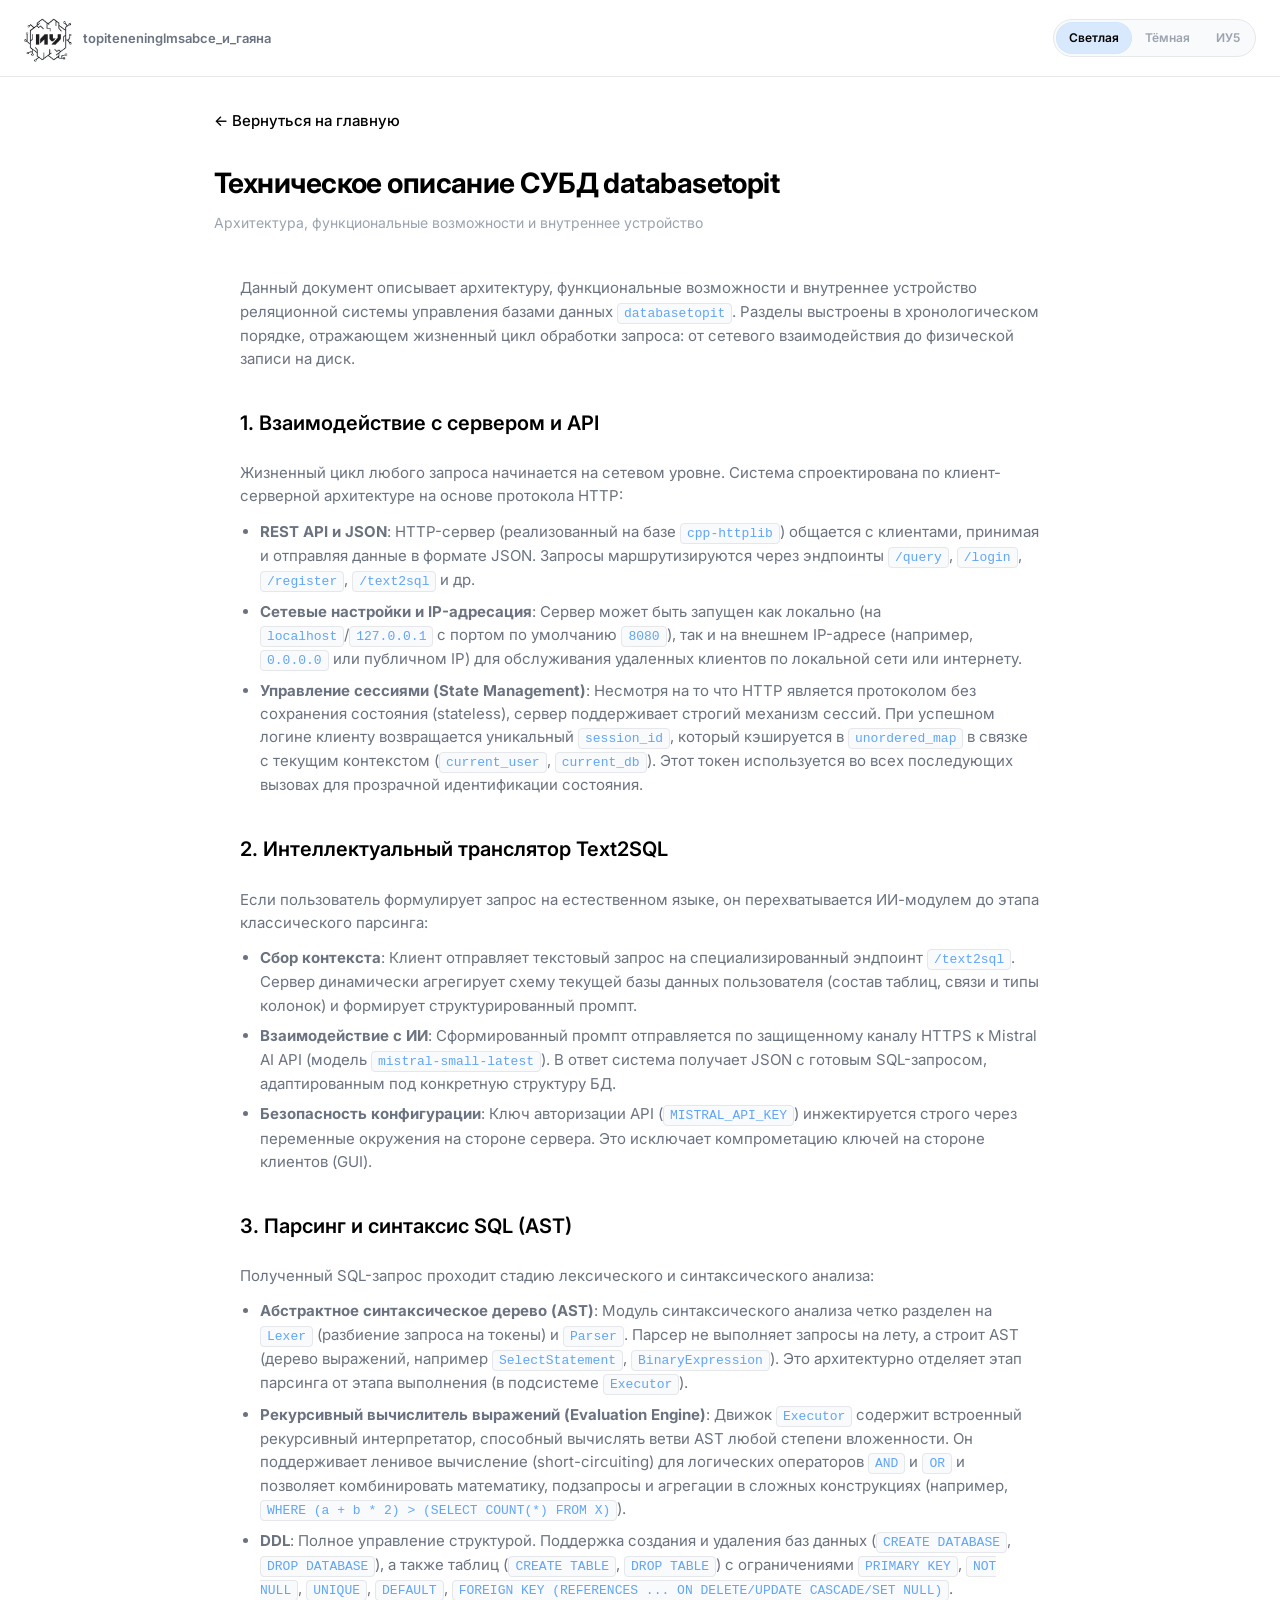
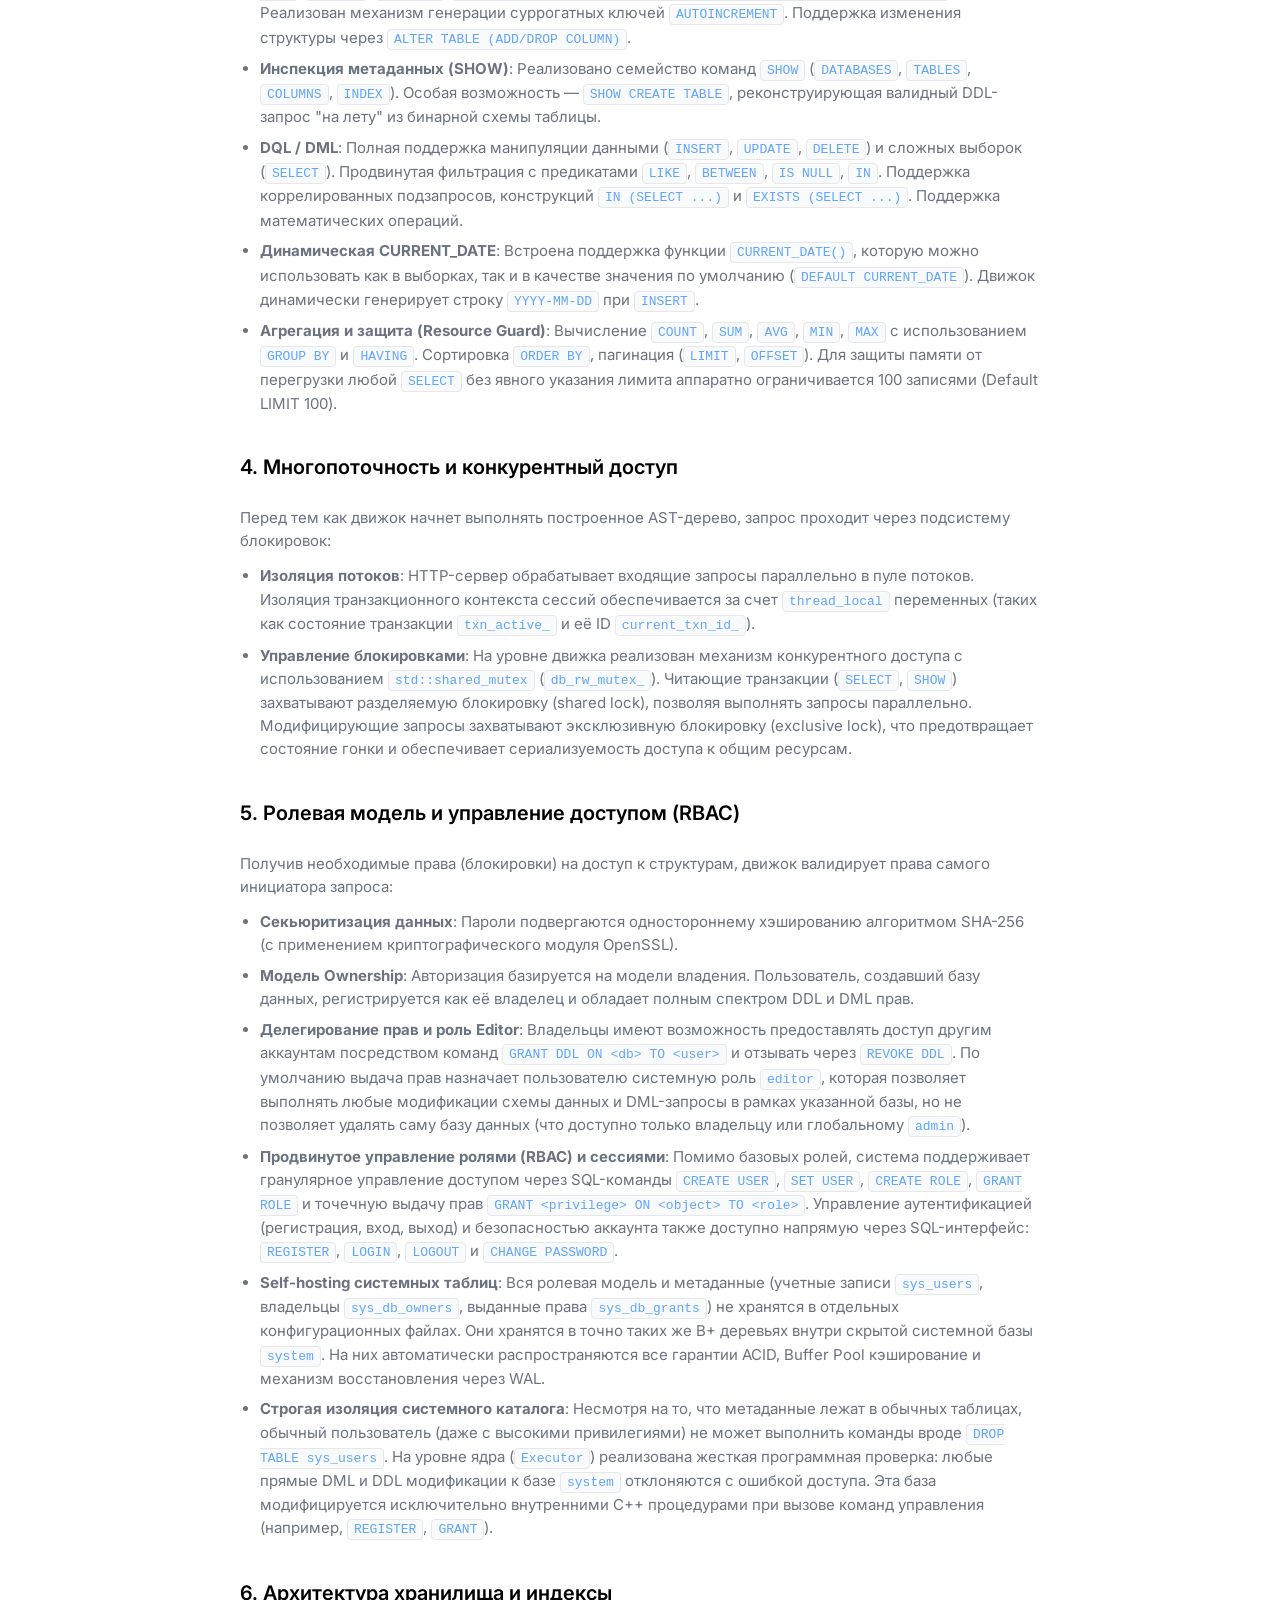
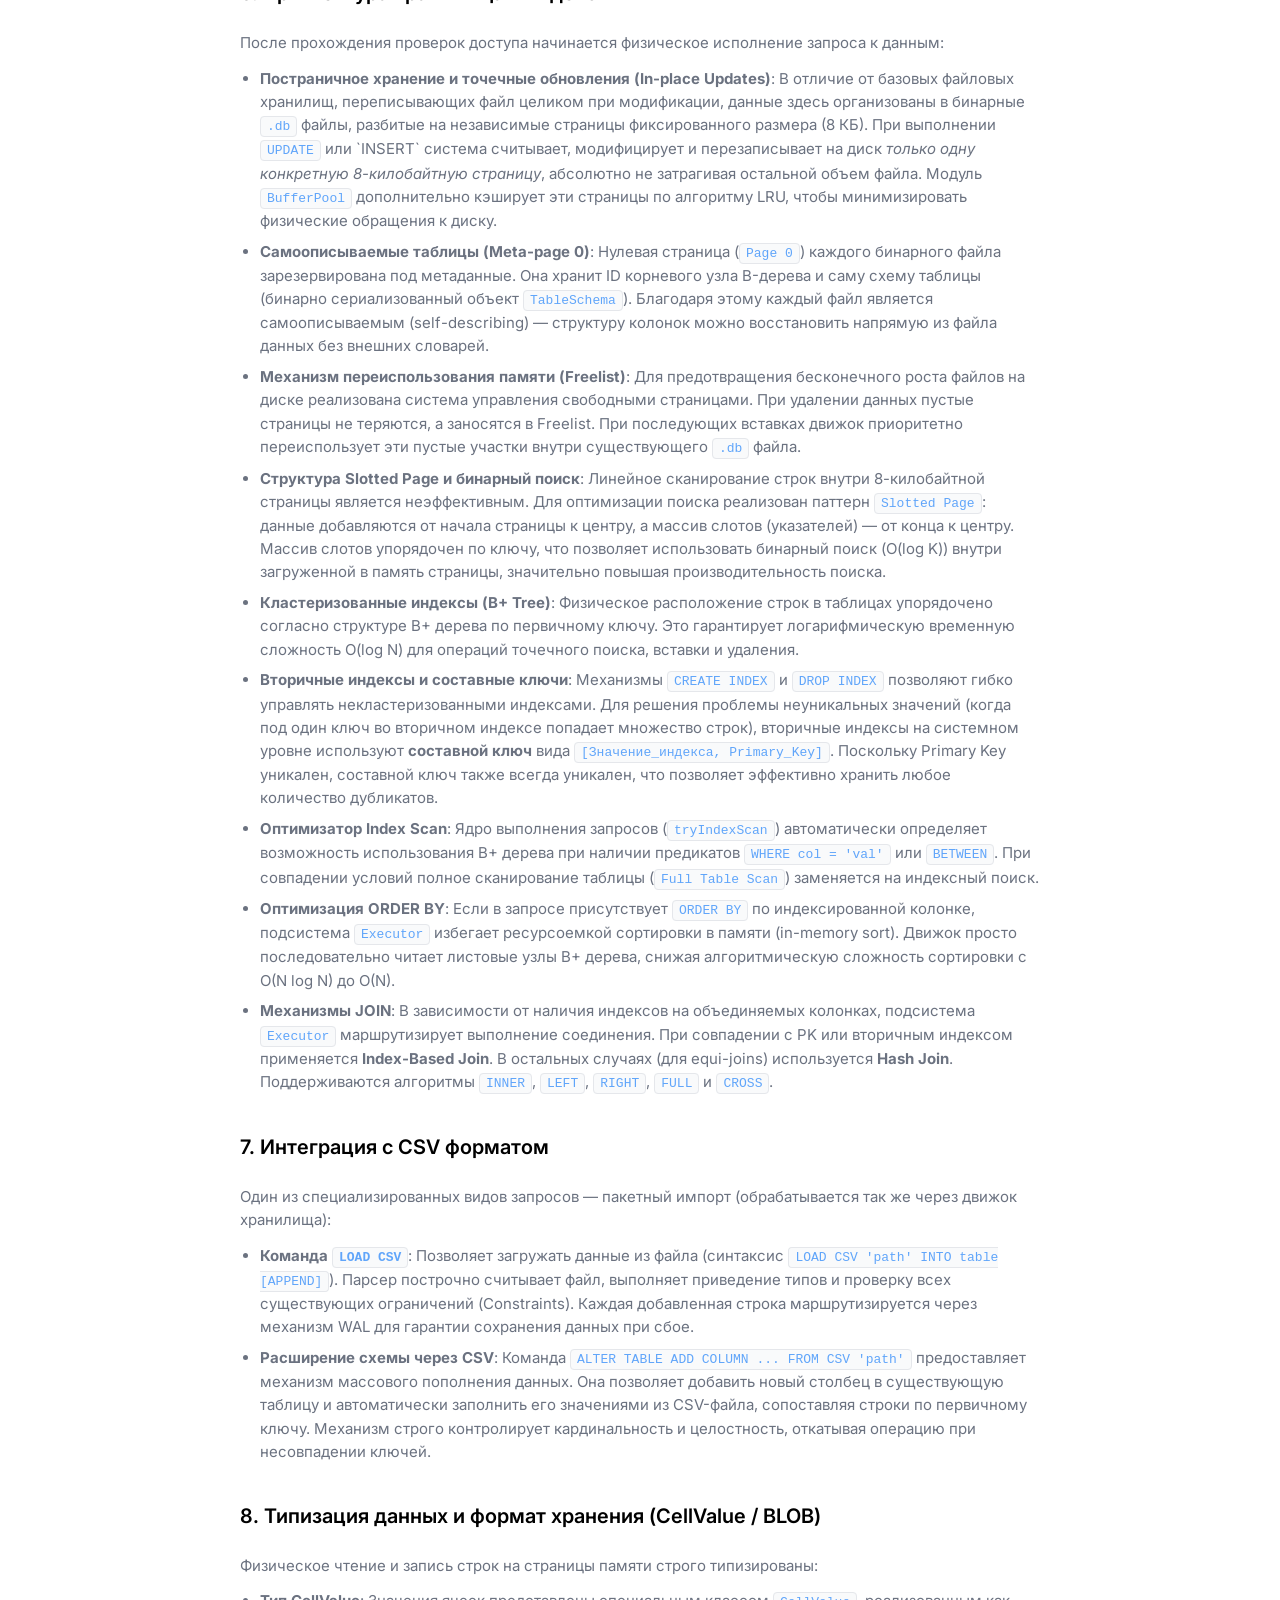
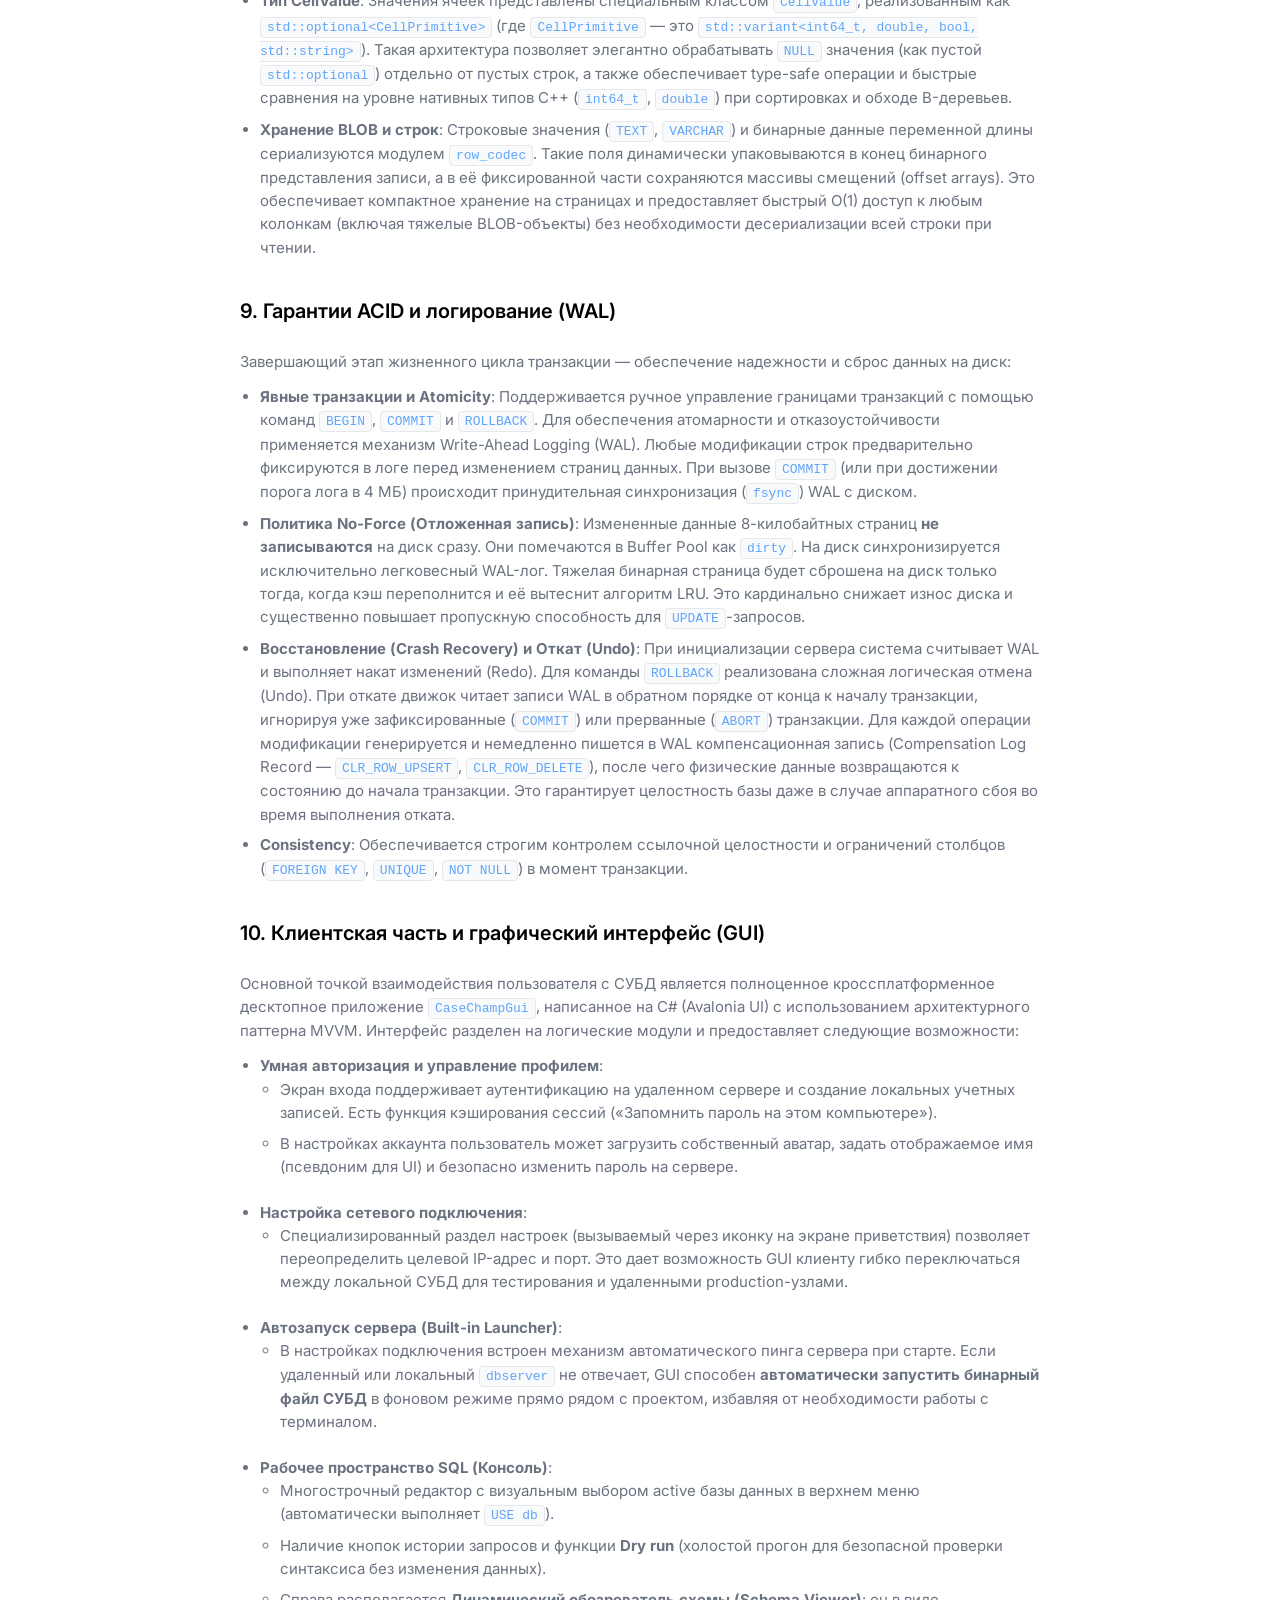
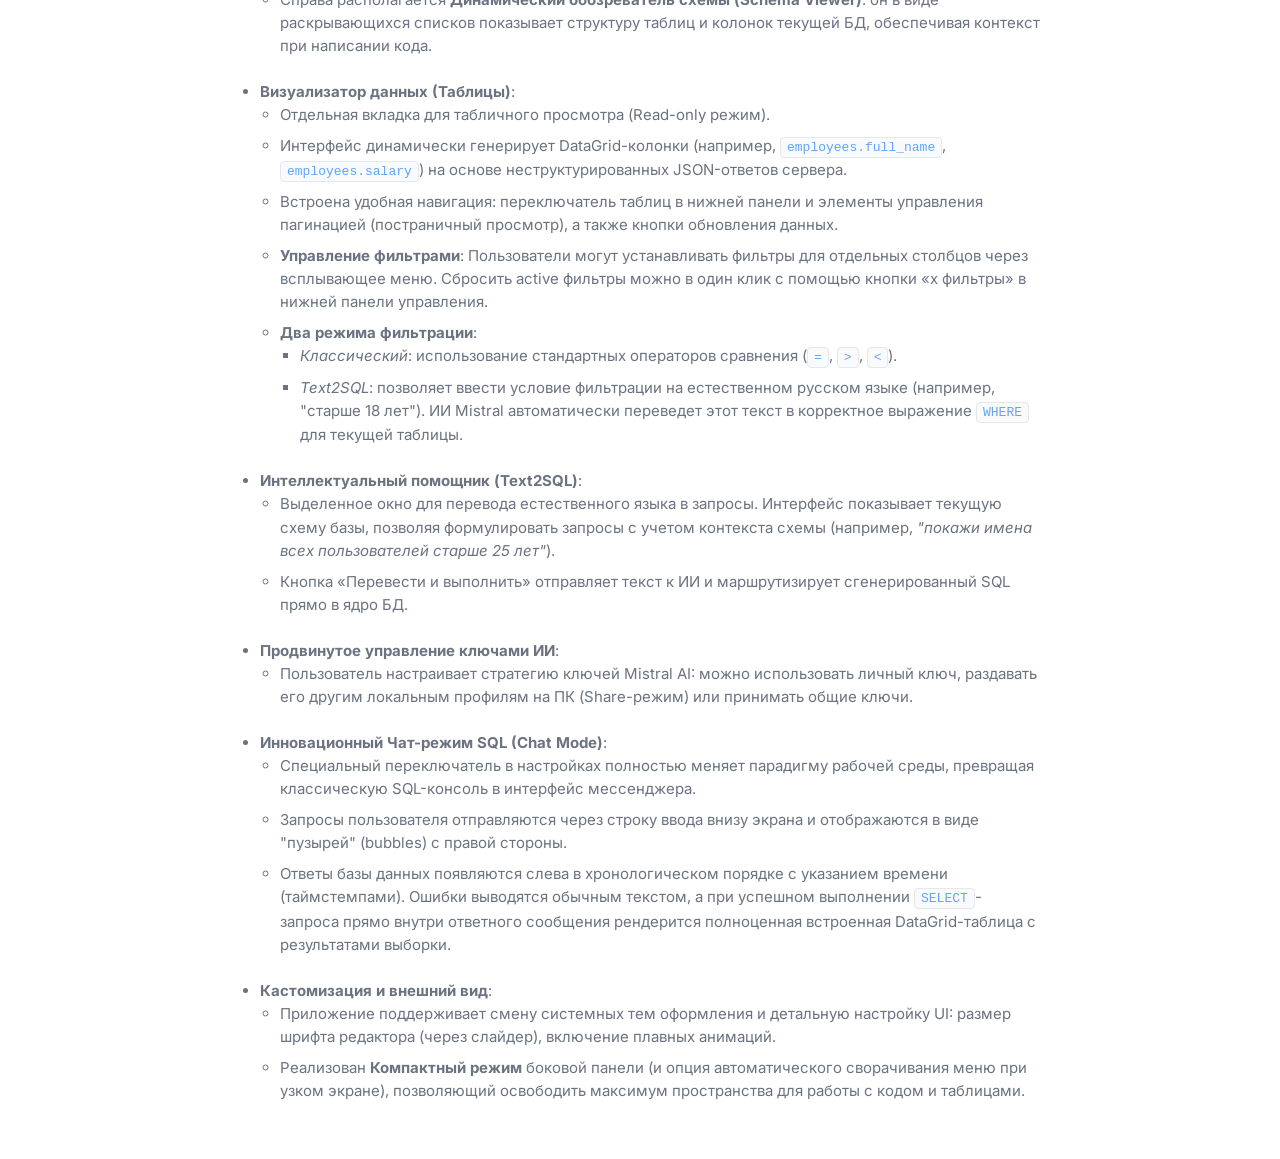
==== commit 1f365cda: "обновление документации на сайте и ролей в команде" ====
--- a/website/documentation.html
+++ b/website/documentation.html
@@ -49,7 +49,7 @@
         <div class="theme-switcher" role="group" aria-label="Тема оформления">
           <button type="button" class="theme-btn active" data-theme="light">Светлая</button>
           <button type="button" class="theme-btn" data-theme="dark">Тёмная</button>
-          <button type="button" class="theme-btn" data-theme="iu5">Iu5</button>
+          <button type="button" class="theme-btn" data-theme="iu5">ИУ5</button>
         </div>
       </div>
     </header>
@@ -87,9 +87,9 @@
         <ul>
           <li><strong>Абстрактное синтаксическое дерево (AST)</strong>: Модуль синтаксического анализа четко разделен на <code>Lexer</code> (разбиение запроса на токены) и <code>Parser</code>. Парсер не выполняет запросы на лету, а строит AST (дерево выражений, например <code>SelectStatement</code>, <code>BinaryExpression</code>). Это архитектурно отделяет этап парсинга от этапа выполнения (в подсистеме <code>Executor</code>).</li>
           <li><strong>Рекурсивный вычислитель выражений (Evaluation Engine)</strong>: Движок <code>Executor</code> содержит встроенный рекурсивный интерпретатор, способный вычислять ветви AST любой степени вложенности. Он поддерживает ленивое вычисление (short-circuiting) для логических операторов <code>AND</code> и <code>OR</code> и позволяет комбинировать математику, подзапросы и агрегации в сложных конструкциях (например, <code>WHERE (a + b * 2) &gt; (SELECT COUNT(*) FROM X)</code>).</li>
-          <li><strong>DDL</strong>: Поддержка создания таблиц с ограничениями <code>PRIMARY KEY</code>, <code>NOT NULL</code>, <code>UNIQUE</code>, <code>DEFAULT</code>, <code>FOREIGN KEY (REFERENCES ... ON DELETE/UPDATE CASCADE/SET NULL)</code>. Реализован механизм генерации суррогатных ключей <code>AUTOINCREMENT</code>. Поддержка изменения структуры через <code>ALTER TABLE (ADD/DROP COLUMN)</code>.</li>
+          <li><strong>DDL</strong>: Полное управление структурой. Поддержка создания и удаления баз данных (<code>CREATE DATABASE</code>, <code>DROP DATABASE</code>), а также таблиц (<code>CREATE TABLE</code>, <code>DROP TABLE</code>) с ограничениями <code>PRIMARY KEY</code>, <code>NOT NULL</code>, <code>UNIQUE</code>, <code>DEFAULT</code>, <code>FOREIGN KEY (REFERENCES ... ON DELETE/UPDATE CASCADE/SET NULL)</code>. Реализован механизм генерации суррогатных ключей <code>AUTOINCREMENT</code>. Поддержка изменения структуры через <code>ALTER TABLE (ADD/DROP COLUMN)</code>.</li>
           <li><strong>Инспекция метаданных (SHOW)</strong>: Реализовано семейство команд <code>SHOW</code> (<code>DATABASES</code>, <code>TABLES</code>, <code>COLUMNS</code>, <code>INDEX</code>). Особая возможность — <code>SHOW CREATE TABLE</code>, реконструирующая валидный DDL-запрос "на лету" из бинарной схемы таблицы.</li>
-          <li><strong>DQL / DML</strong>: Продвинутая фильтрация с предикатами <code>LIKE</code>, <code>BETWEEN</code>, <code>IS NULL</code>, <code>IN</code>. Поддержка коррелированных подзапросов, конструкций <code>IN (SELECT ...)</code> и <code>EXISTS (SELECT ...)</code>. Поддержка математических операций.</li>
+          <li><strong>DQL / DML</strong>: Полная поддержка манипуляции данными (<code>INSERT</code>, <code>UPDATE</code>, <code>DELETE</code>) и сложных выборок (<code>SELECT</code>). Продвинутая фильтрация с предикатами <code>LIKE</code>, <code>BETWEEN</code>, <code>IS NULL</code>, <code>IN</code>. Поддержка коррелированных подзапросов, конструкций <code>IN (SELECT ...)</code> и <code>EXISTS (SELECT ...)</code>. Поддержка математических операций.</li>
           <li><strong>Динамическая CURRENT_DATE</strong>: Встроена поддержка функции <code>CURRENT_DATE()</code>, которую можно использовать как в выборках, так и в качестве значения по умолчанию (<code>DEFAULT CURRENT_DATE</code>). Движок динамически генерирует строку <code>YYYY-MM-DD</code> при <code>INSERT</code>.</li>
           <li><strong>Агрегация и защита (Resource Guard)</strong>: Вычисление <code>COUNT</code>, <code>SUM</code>, <code>AVG</code>, <code>MIN</code>, <code>MAX</code> с использованием <code>GROUP BY</code> и <code>HAVING</code>. Сортировка <code>ORDER BY</code>, пагинация (<code>LIMIT</code>, <code>OFFSET</code>). Для защиты памяти от перегрузки любой <code>SELECT</code> без явного указания лимита аппаратно ограничивается 100 записями (Default LIMIT 100).</li>
         </ul>
@@ -107,6 +107,7 @@
           <li><strong>Секьюритизация данных</strong>: Пароли подвергаются одностороннему хэшированию алгоритмом SHA-256 (с применением криптографического модуля OpenSSL).</li>
           <li><strong>Модель Ownership</strong>: Авторизация базируется на модели владения. Пользователь, создавший базу данных, регистрируется как её владелец и обладает полным спектром DDL и DML прав.</li>
           <li><strong>Делегирование прав и роль Editor</strong>: Владельцы имеют возможность предоставлять доступ другим аккаунтам посредством команд <code>GRANT DDL ON &lt;db&gt; TO &lt;user&gt;</code> и отзывать через <code>REVOKE DDL</code>. По умолчанию выдача прав назначает пользователю системную роль <code>editor</code>, которая позволяет выполнять любые модификации схемы данных и DML-запросы в рамках указанной базы, но не позволяет удалять саму базу данных (что доступно только владельцу или глобальному <code>admin</code>).</li>
+          <li><strong>Продвинутое управление ролями (RBAC) и сессиями</strong>: Помимо базовых ролей, система поддерживает гранулярное управление доступом через SQL-команды <code>CREATE USER</code>, <code>SET USER</code>, <code>CREATE ROLE</code>, <code>GRANT ROLE</code> и точечную выдачу прав <code>GRANT &lt;privilege&gt; ON &lt;object&gt; TO &lt;role&gt;</code>. Управление аутентификацией (регистрация, вход, выход) и безопасностью аккаунта также доступно напрямую через SQL-интерфейс: <code>REGISTER</code>, <code>LOGIN</code>, <code>LOGOUT</code> и <code>CHANGE PASSWORD</code>.</li>
           <li><strong>Self-hosting системных таблиц</strong>: Вся ролевая модель и метаданные (учетные записи <code>sys_users</code>, владельцы <code>sys_db_owners</code>, выданные права <code>sys_db_grants</code>) не хранятся в отдельных конфигурационных файлах. Они хранятся в точно таких же B+ деревьях внутри скрытой системной базы <code>system</code>. На них автоматически распространяются все гарантии ACID, Buffer Pool кэширование и механизм восстановления через WAL.</li>
           <li><strong>Строгая изоляция системного каталога</strong>: Несмотря на то, что метаданные лежат в обычных таблицах, обычный пользователь (даже с высокими привилегиями) не может выполнить команды вроде <code>DROP TABLE sys_users</code>. На уровне ядра (<code>Executor</code>) реализована жесткая программная проверка: любые прямые DML и DDL модификации к базе <code>system</code> отклоняются с ошибкой доступа. Эта база модифицируется исключительно внутренними C++ процедурами при вызове команд управления (например, <code>REGISTER</code>, <code>GRANT</code>).</li>
         </ul>
@@ -119,7 +120,7 @@
           <li><strong>Механизм переиспользования памяти (Freelist)</strong>: Для предотвращения бесконечного роста файлов на диске реализована система управления свободными страницами. При удалении данных пустые страницы не теряются, а заносятся в Freelist. При последующих вставках движок приоритетно переиспользует эти пустые участки внутри существующего <code>.db</code> файла.</li>
           <li><strong>Структура Slotted Page и бинарный поиск</strong>: Линейное сканирование строк внутри 8-килобайтной страницы является неэффективным. Для оптимизации поиска реализован паттерн <code>Slotted Page</code>: данные добавляются от начала страницы к центру, а массив слотов (указателей) — от конца к центру. Массив слотов упорядочен по ключу, что позволяет использовать бинарный поиск (O(log K)) внутри загруженной в память страницы, значительно повышая производительность поиска.</li>
           <li><strong>Кластеризованные индексы (B+ Tree)</strong>: Физическое расположение строк в таблицах упорядочено согласно структуре B+ дерева по первичному ключу. Это гарантирует логарифмическую временную сложность O(log N) для операций точечного поиска, вставки и удаления.</li>
-          <li><strong>Вторичные индексы и составные ключи</strong>: Механизм <code>CREATE INDEX</code> позволяет создавать некластеризованные индексы. Для решения проблемы неуникальных значений (когда под один ключ во вторичном индексе попадает множество строк), вторичные индексы на системном уровне используют <strong>составной ключ</strong> вида <code>[Значение_индекса, Primary_Key]</code>. Поскольку Primary Key уникален, составной ключ также всегда уникален, что позволяет эффективно хранить любое количество дубликатов.</li>
+          <li><strong>Вторичные индексы и составные ключи</strong>: Механизмы <code>CREATE INDEX</code> и <code>DROP INDEX</code> позволяют гибко управлять некластеризованными индексами. Для решения проблемы неуникальных значений (когда под один ключ во вторичном индексе попадает множество строк), вторичные индексы на системном уровне используют <strong>составной ключ</strong> вида <code>[Значение_индекса, Primary_Key]</code>. Поскольку Primary Key уникален, составной ключ также всегда уникален, что позволяет эффективно хранить любое количество дубликатов.</li>
           <li><strong>Оптимизатор Index Scan</strong>: Ядро выполнения запросов (<code>tryIndexScan</code>) автоматически определяет возможность использования B+ дерева при наличии предикатов <code>WHERE col = 'val'</code> или <code>BETWEEN</code>. При совпадении условий полное сканирование таблицы (<code>Full Table Scan</code>) заменяется на индексный поиск.</li>
           <li><strong>Оптимизация ORDER BY</strong>: Если в запросе присутствует <code>ORDER BY</code> по индексированной колонке, подсистема <code>Executor</code> избегает ресурсоемкой сортировки в памяти (in-memory sort). Движок просто последовательно читает листовые узлы B+ дерева, снижая алгоритмическую сложность сортировки с O(N log N) до O(N).</li>
           <li><strong>Механизмы JOIN</strong>: В зависимости от наличия индексов на объединяемых колонках, подсистема <code>Executor</code> маршрутизирует выполнение соединения. При совпадении с PK или вторичным индексом применяется <strong>Index-Based Join</strong>. В остальных случаях (для equi-joins) используется <strong>Hash Join</strong>. Поддерживаются алгоритмы <code>INNER</code>, <code>LEFT</code>, <code>RIGHT</code>, <code>FULL</code> и <code>CROSS</code>.</li>
@@ -142,7 +143,7 @@
         <h2>9. Гарантии ACID и логирование (WAL)</h2>
         <p>Завершающий этап жизненного цикла транзакции — обеспечение надежности и сброс данных на диск:</p>
         <ul>
-          <li><strong>Atomicity и Durability</strong>: Для обеспечения атомарности и отказоустойчивости применяется механизм Write-Ahead Logging (WAL). Любые модификации строк предварительно фиксируются в логе перед изменением страниц данных. При вызове <code>COMMIT</code> (или при достижении порога лога в 4 МБ) происходит принудительная синхронизация (<code>fsync</code>) WAL с диском.</li>
+          <li><strong>Явные транзакции и Atomicity</strong>: Поддерживается ручное управление границами транзакций с помощью команд <code>BEGIN</code>, <code>COMMIT</code> и <code>ROLLBACK</code>. Для обеспечения атомарности и отказоустойчивости применяется механизм Write-Ahead Logging (WAL). Любые модификации строк предварительно фиксируются в логе перед изменением страниц данных. При вызове <code>COMMIT</code> (или при достижении порога лога в 4 МБ) происходит принудительная синхронизация (<code>fsync</code>) WAL с диском.</li>
           <li><strong>Политика No-Force (Отложенная запись)</strong>: Измененные данные 8-килобайтных страниц <strong>не записываются</strong> на диск сразу. Они помечаются в Buffer Pool как <code>dirty</code>. На диск синхронизируется исключительно легковесный WAL-лог. Тяжелая бинарная страница будет сброшена на диск только тогда, когда кэш переполнится и её вытеснит алгоритм LRU. Это кардинально снижает износ диска и существенно повышает пропускную способность для <code>UPDATE</code>-запросов.</li>
           <li><strong>Восстановление (Crash Recovery) и Откат (Undo)</strong>: При инициализации сервера система считывает WAL и выполняет накат изменений (Redo). Для команды <code>ROLLBACK</code> реализована сложная логическая отмена (Undo). При откате движок читает записи WAL в обратном порядке от конца к началу транзакции, игнорируя уже зафиксированные (<code>COMMIT</code>) или прерванные (<code>ABORT</code>) транзакции. Для каждой операции модификации генерируется и немедленно пишется в WAL компенсационная запись (Compensation Log Record — <code>CLR_ROW_UPSERT</code>, <code>CLR_ROW_DELETE</code>), после чего физические данные возвращаются к состоянию до начала транзакции. Это гарантирует целостность базы даже в случае аппаратного сбоя во время выполнения отката.</li>
           <li><strong>Consistency</strong>: Обеспечивается строгим контролем ссылочной целостности и ограничений столбцов (<code>FOREIGN KEY</code>, <code>UNIQUE</code>, <code>NOT NULL</code>) в момент транзакции.</li>
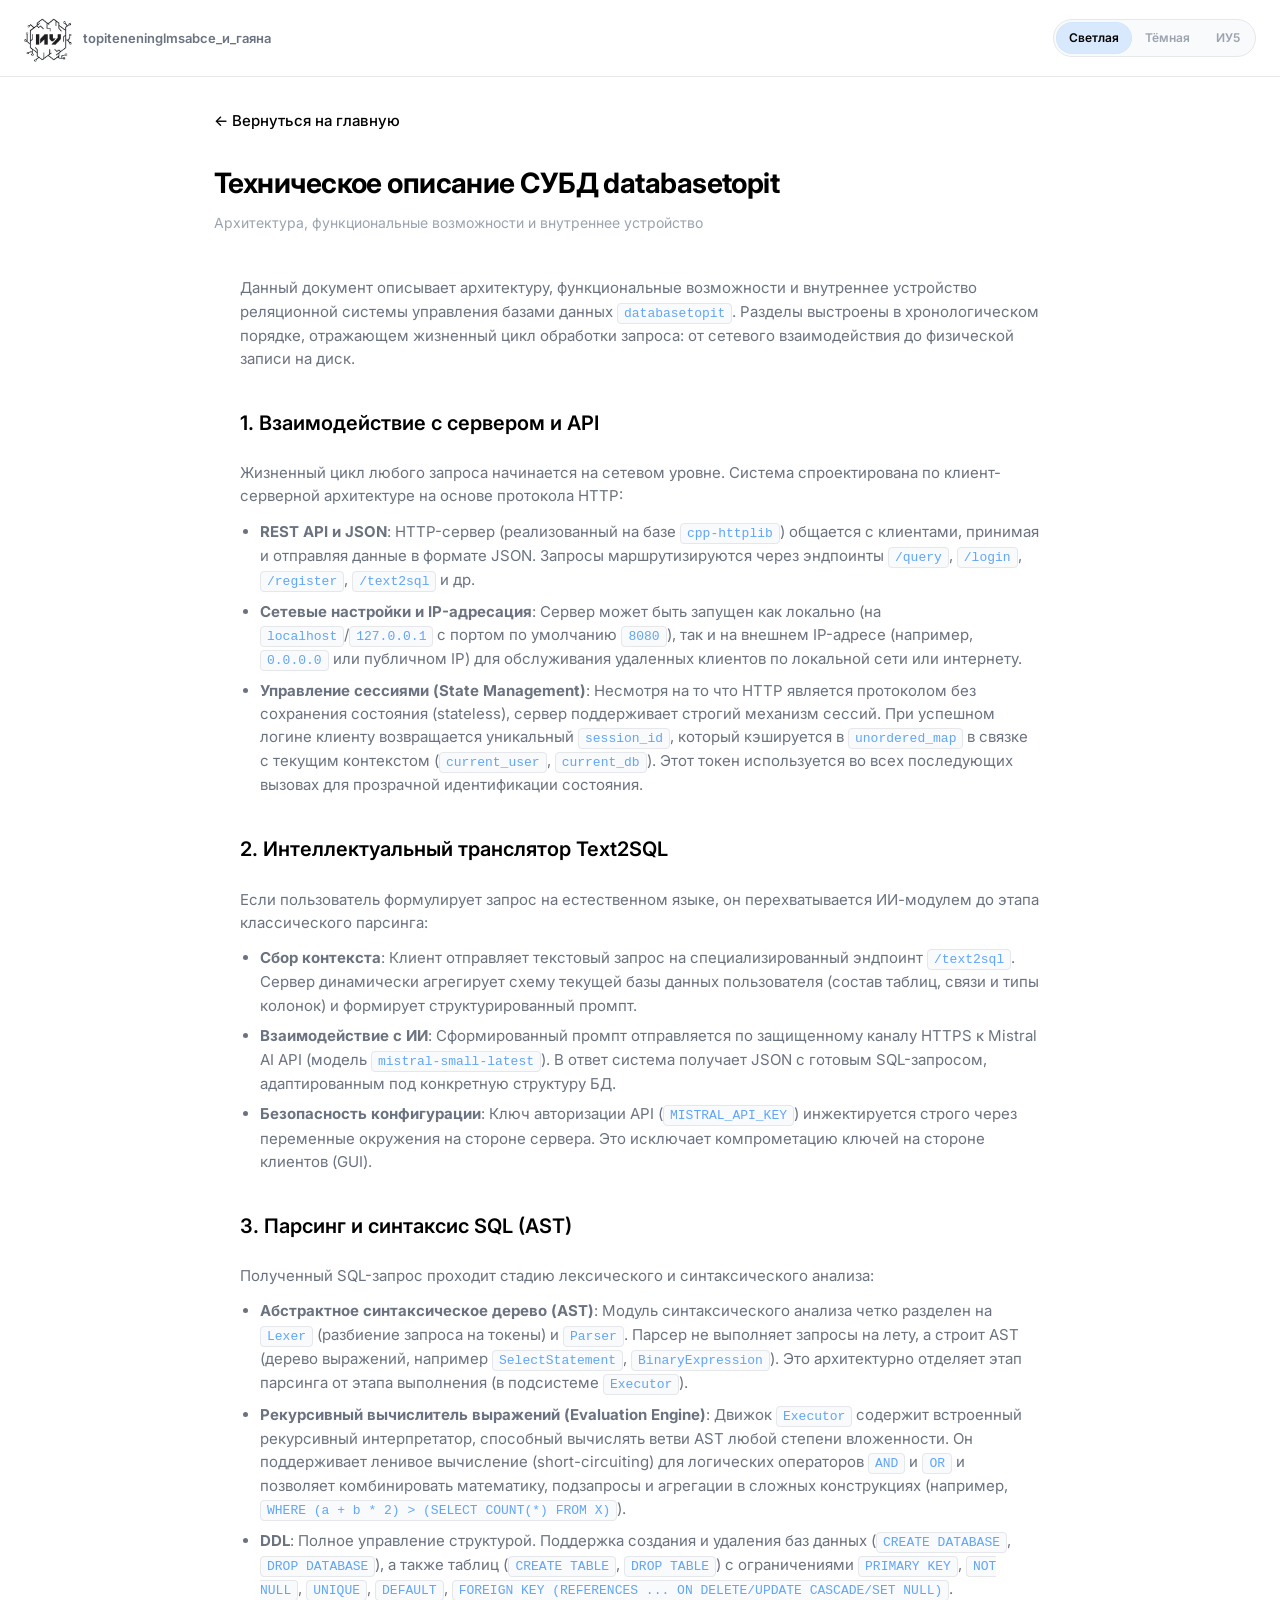
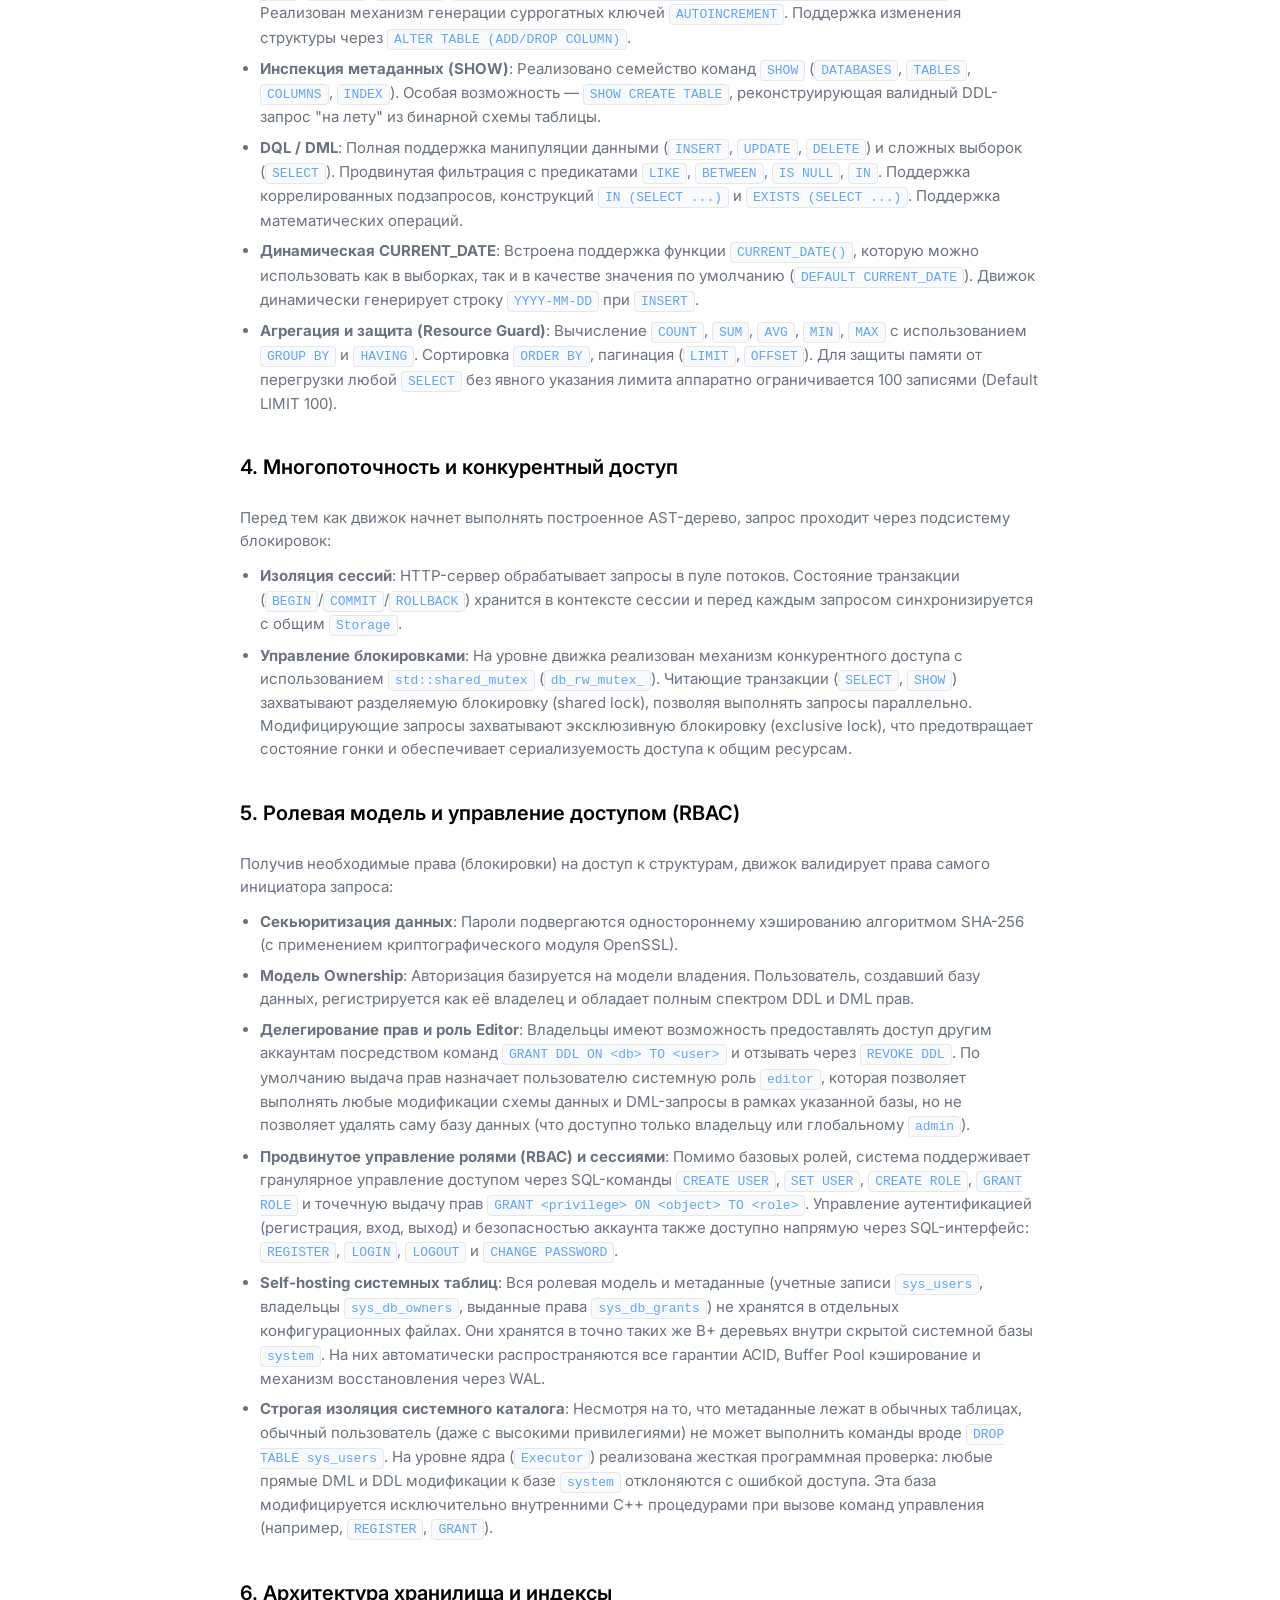
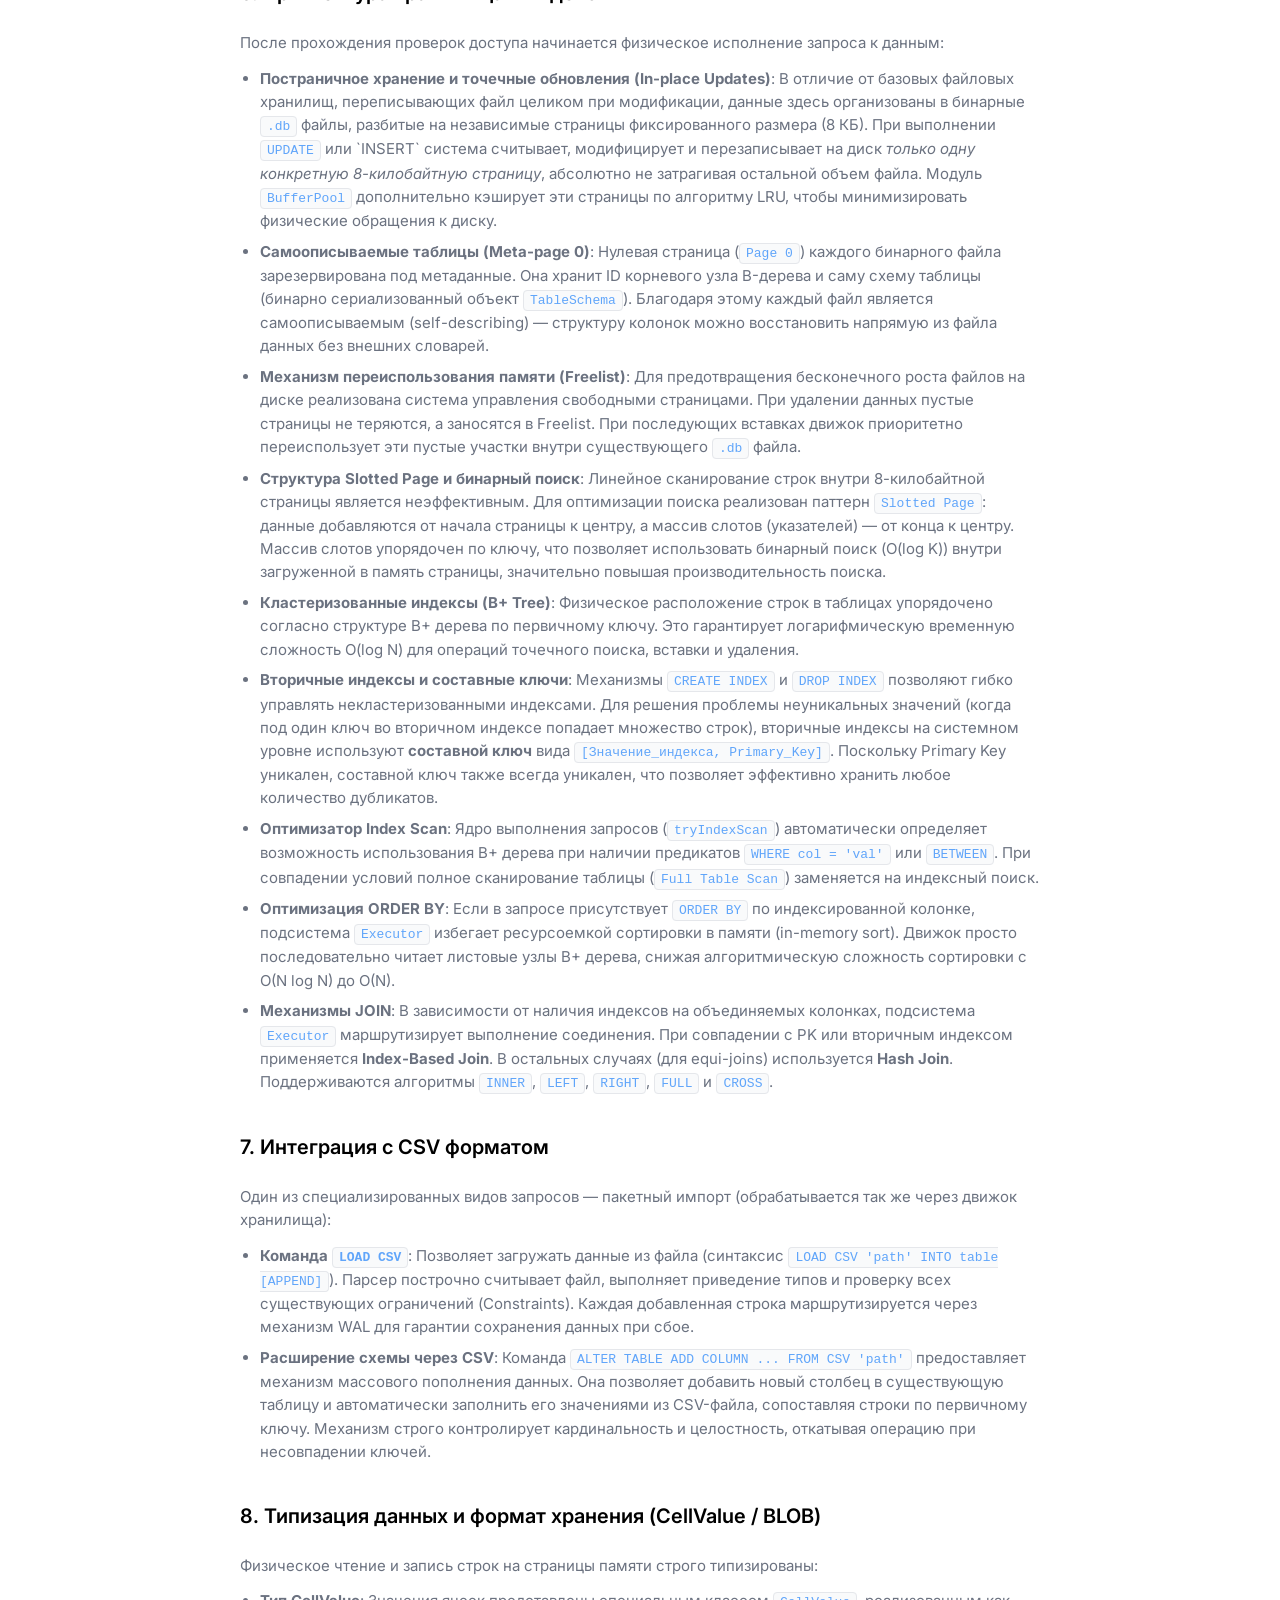
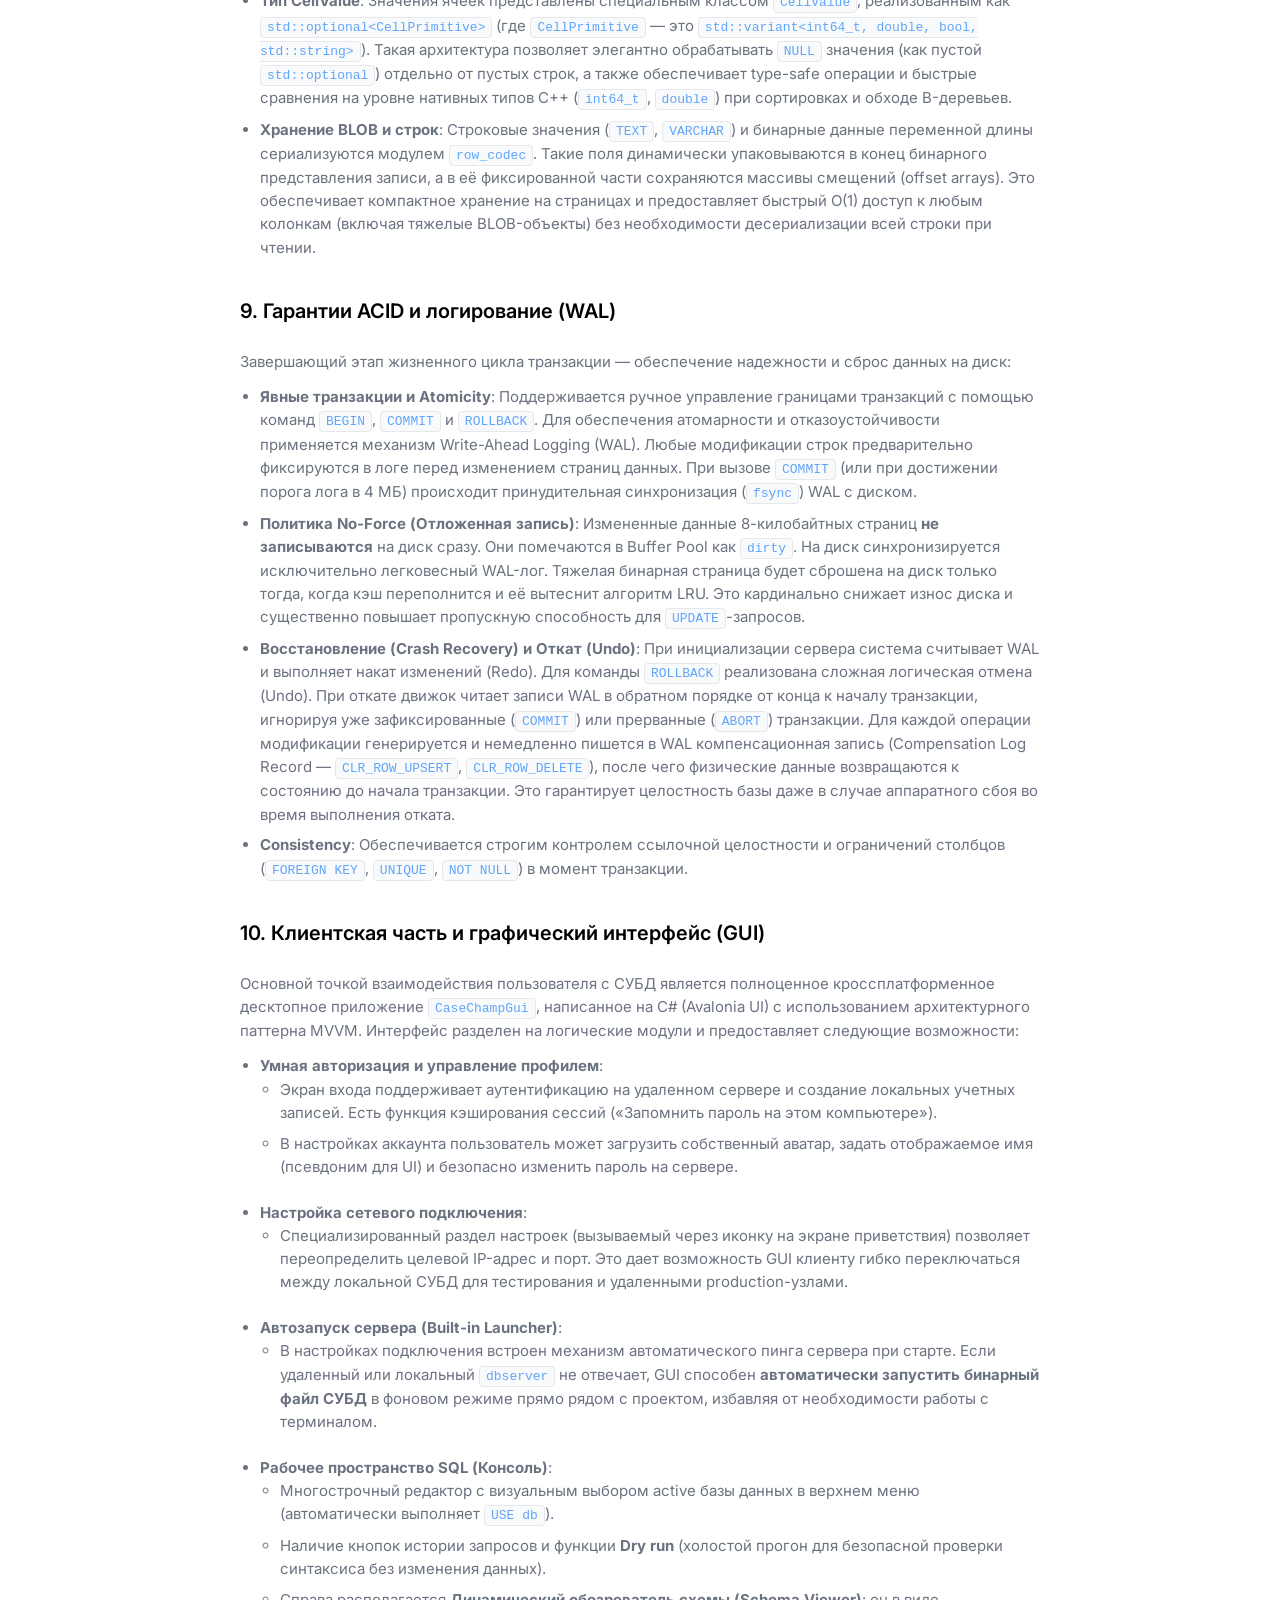
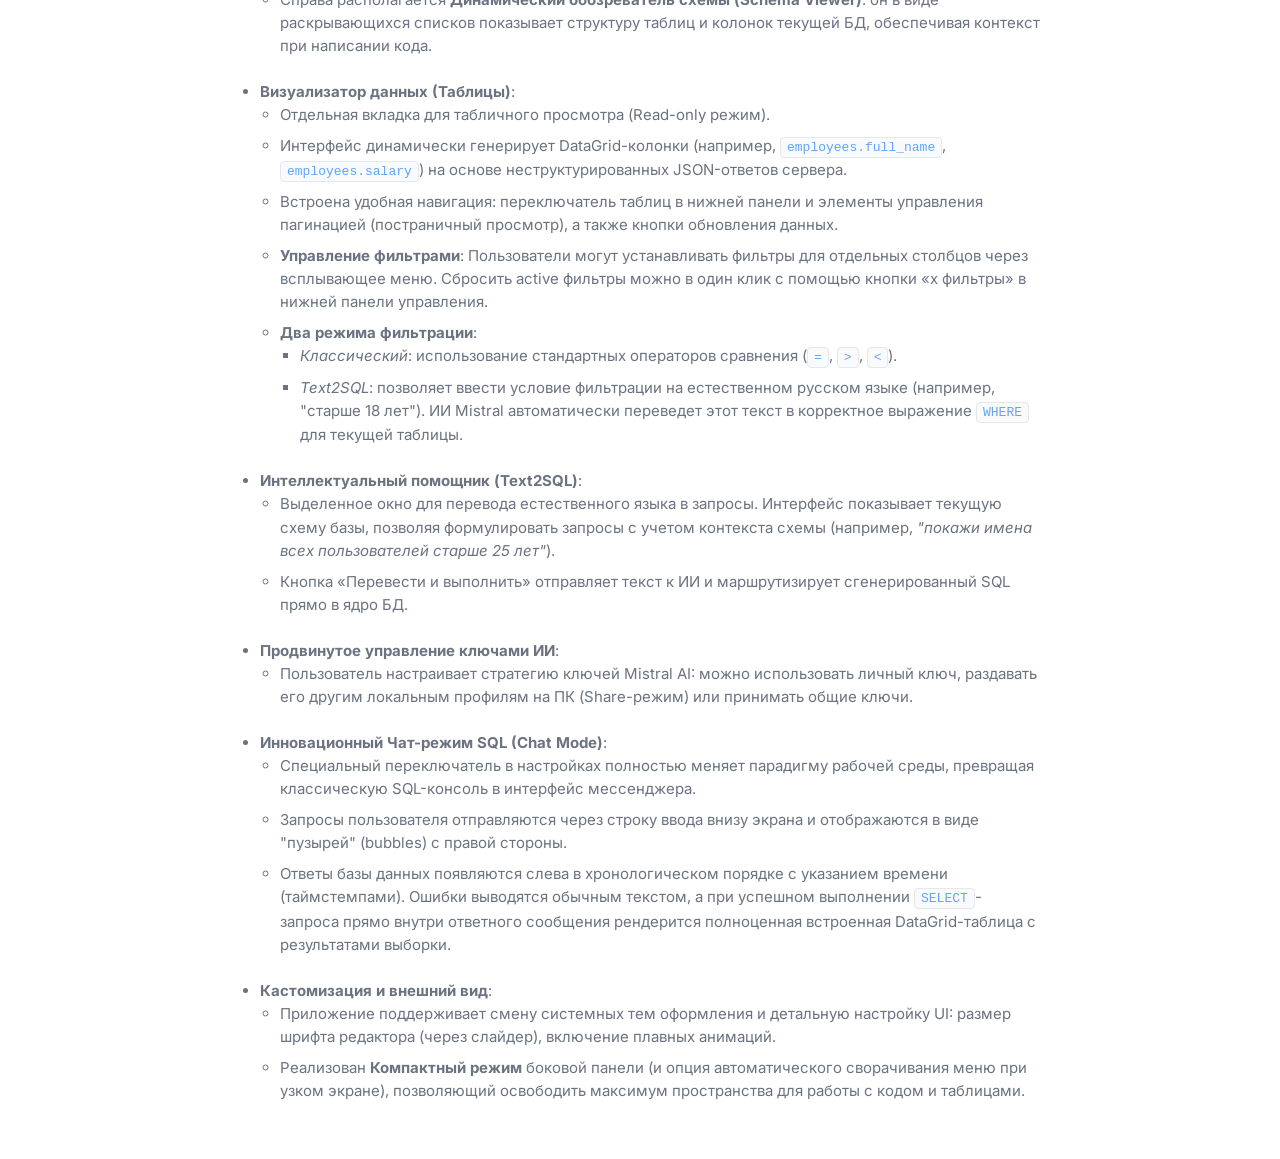
==== commit e0128aee: "Починил транзакции" ====
--- a/website/documentation.html
+++ b/website/documentation.html
@@ -97,7 +97,7 @@
         <h2>4. Многопоточность и конкурентный доступ</h2>
         <p>Перед тем как движок начнет выполнять построенное AST-дерево, запрос проходит через подсистему блокировок:</p>
         <ul>
-          <li><strong>Изоляция потоков</strong>: HTTP-сервер обрабатывает входящие запросы параллельно в пуле потоков. Изоляция транзакционного контекста сессий обеспечивается за счет <code>thread_local</code> переменных (таких как состояние транзакции <code>txn_active_</code> и её ID <code>current_txn_id_</code>).</li>
+          <li><strong>Изоляция сессий</strong>: HTTP-сервер обрабатывает запросы в пуле потоков. Состояние транзакции (<code>BEGIN</code>/<code>COMMIT</code>/<code>ROLLBACK</code>) хранится в контексте сессии и перед каждым запросом синхронизируется с общим <code>Storage</code>.</li>
           <li><strong>Управление блокировками</strong>: На уровне движка реализован механизм конкурентного доступа с использованием <code>std::shared_mutex</code> (<code>db_rw_mutex_</code>). Читающие транзакции (<code>SELECT</code>, <code>SHOW</code>) захватывают разделяемую блокировку (shared lock), позволяя выполнять запросы параллельно. Модифицирующие запросы захватывают эксклюзивную блокировку (exclusive lock), что предотвращает состояние гонки и обеспечивает сериализуемость доступа к общим ресурсам.</li>
         </ul>
 
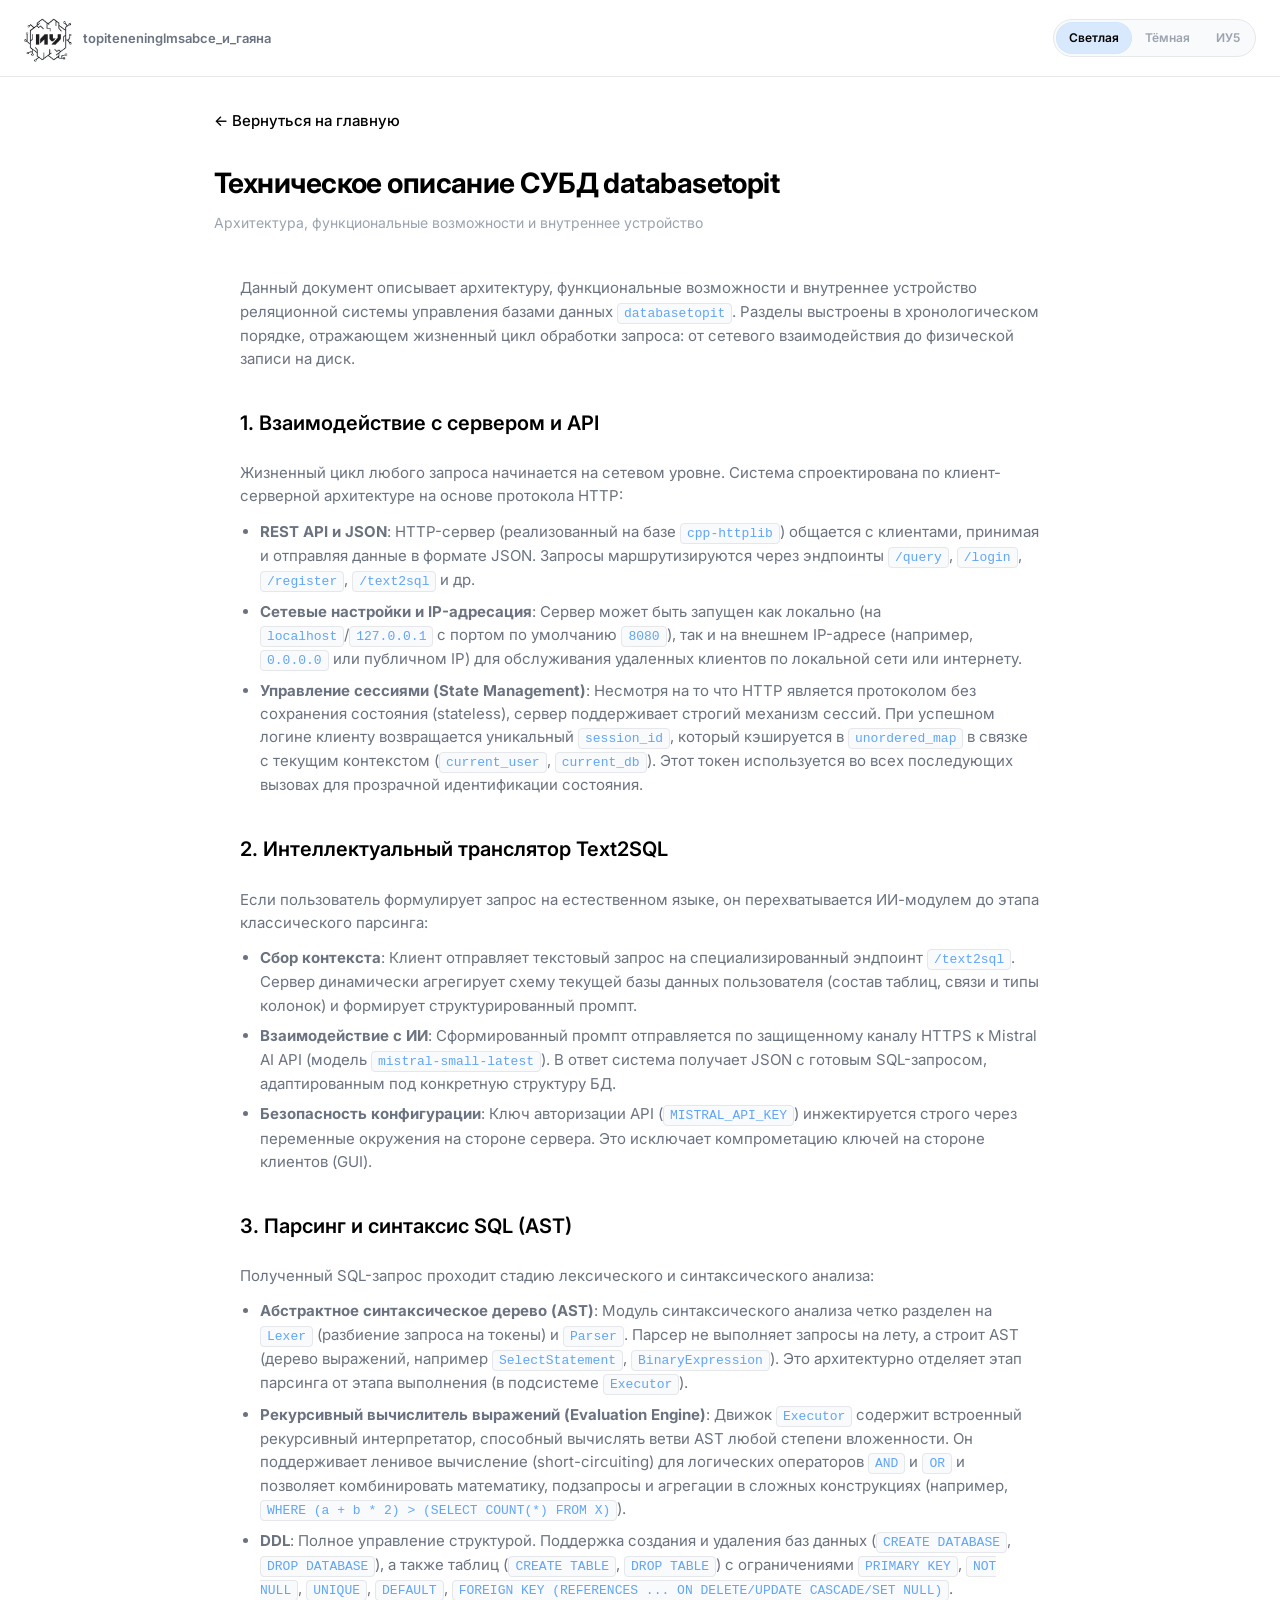
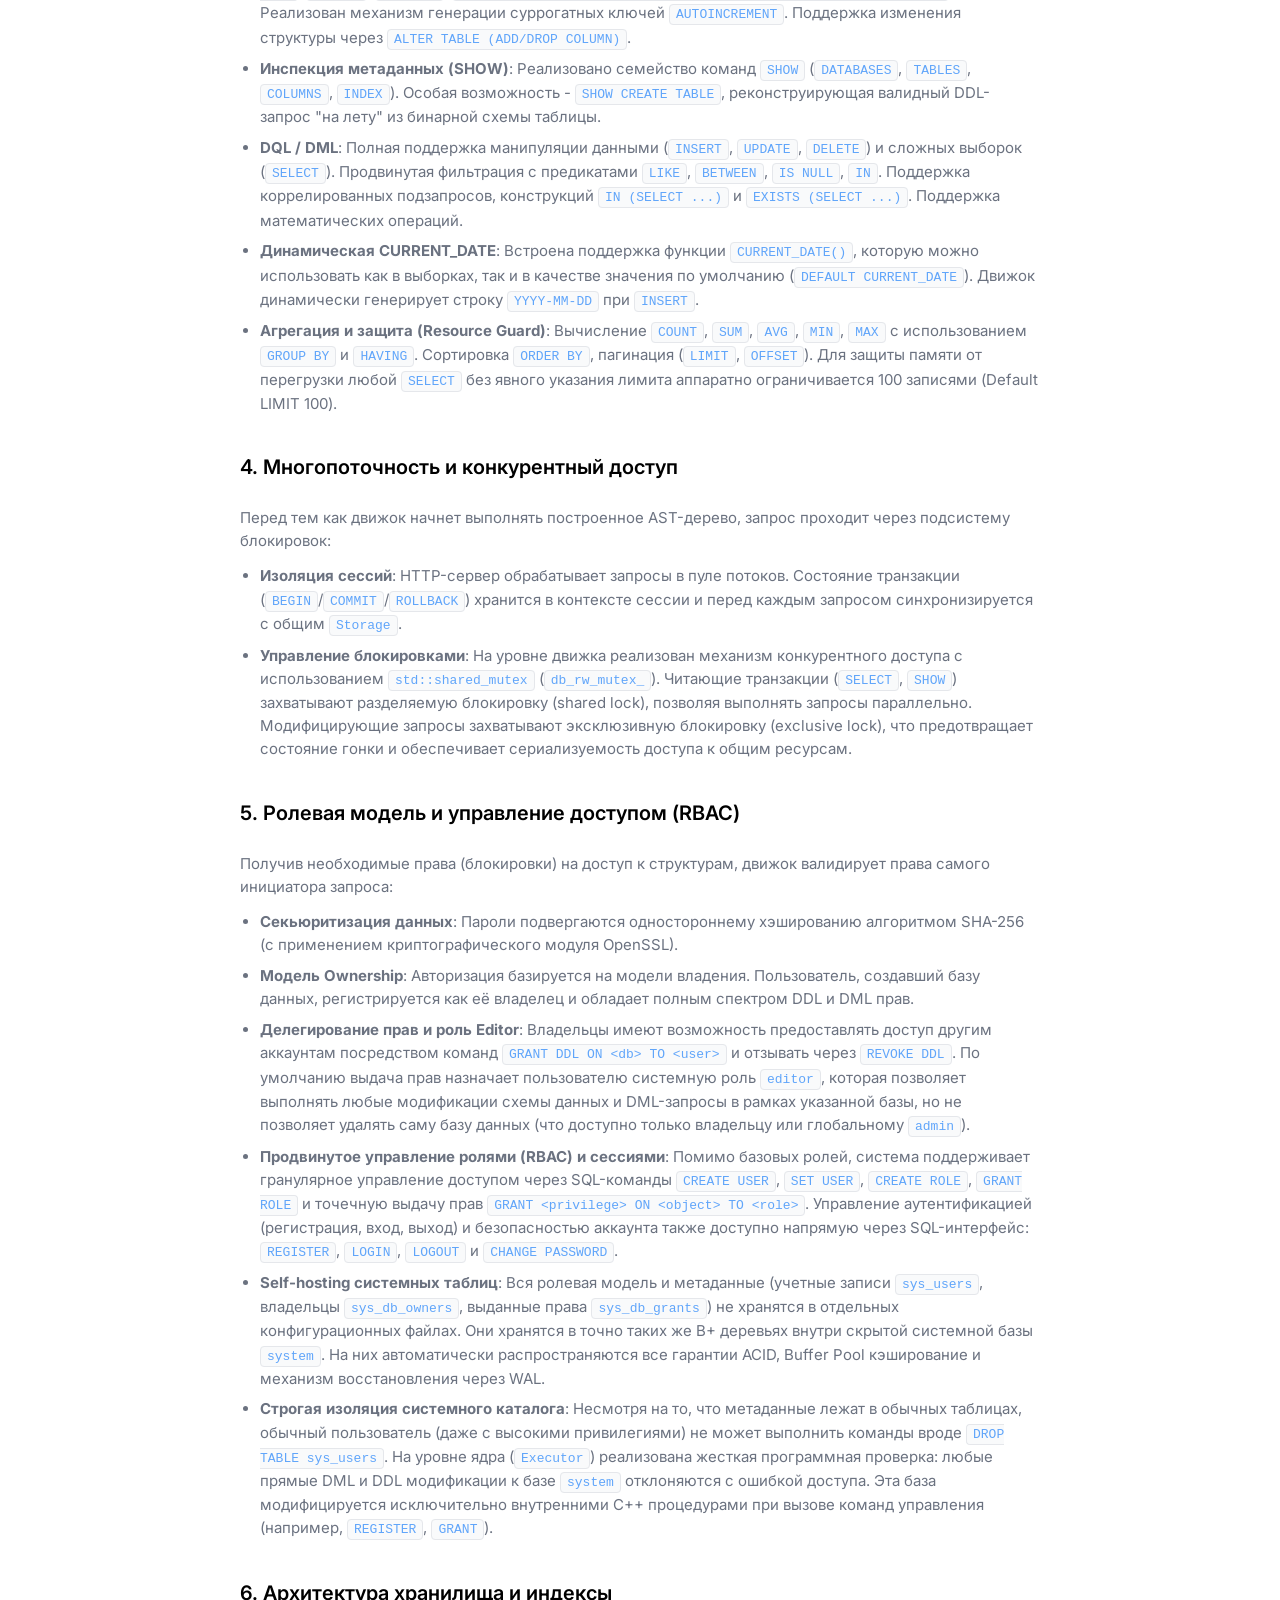
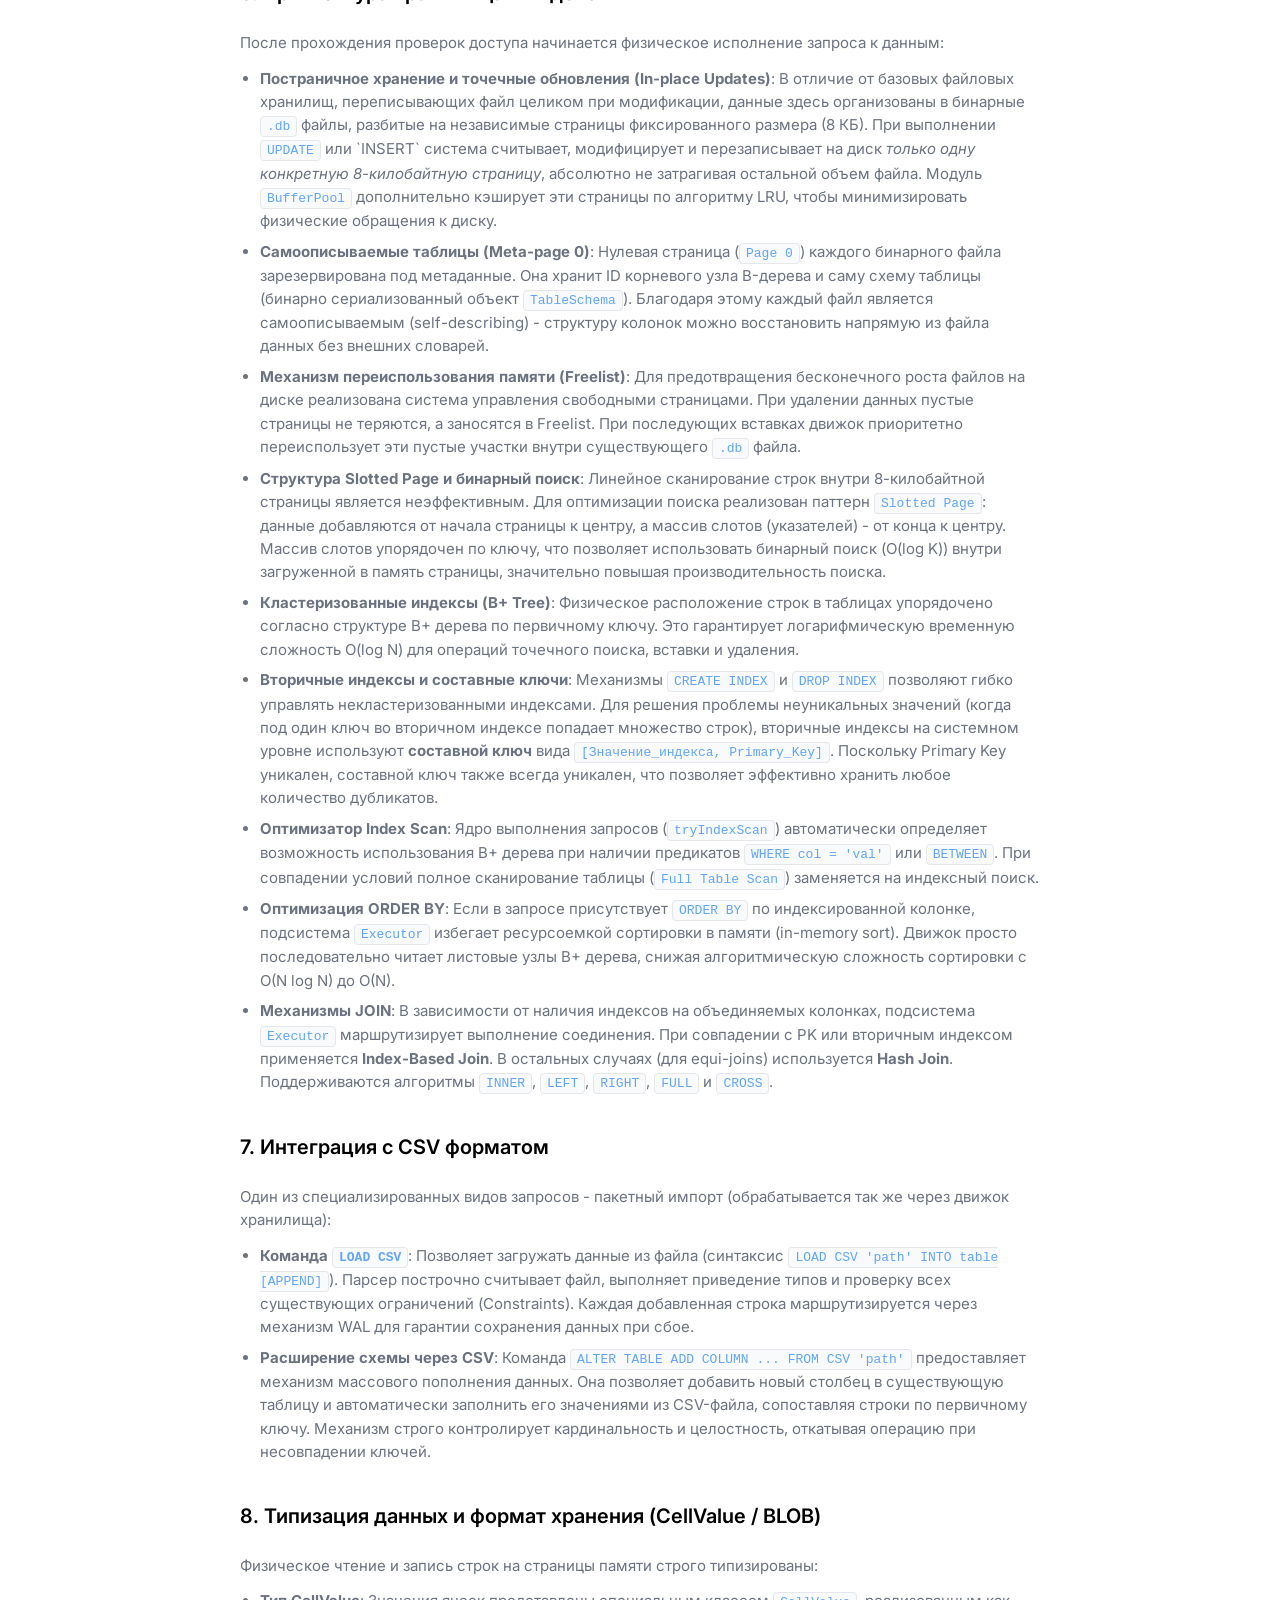
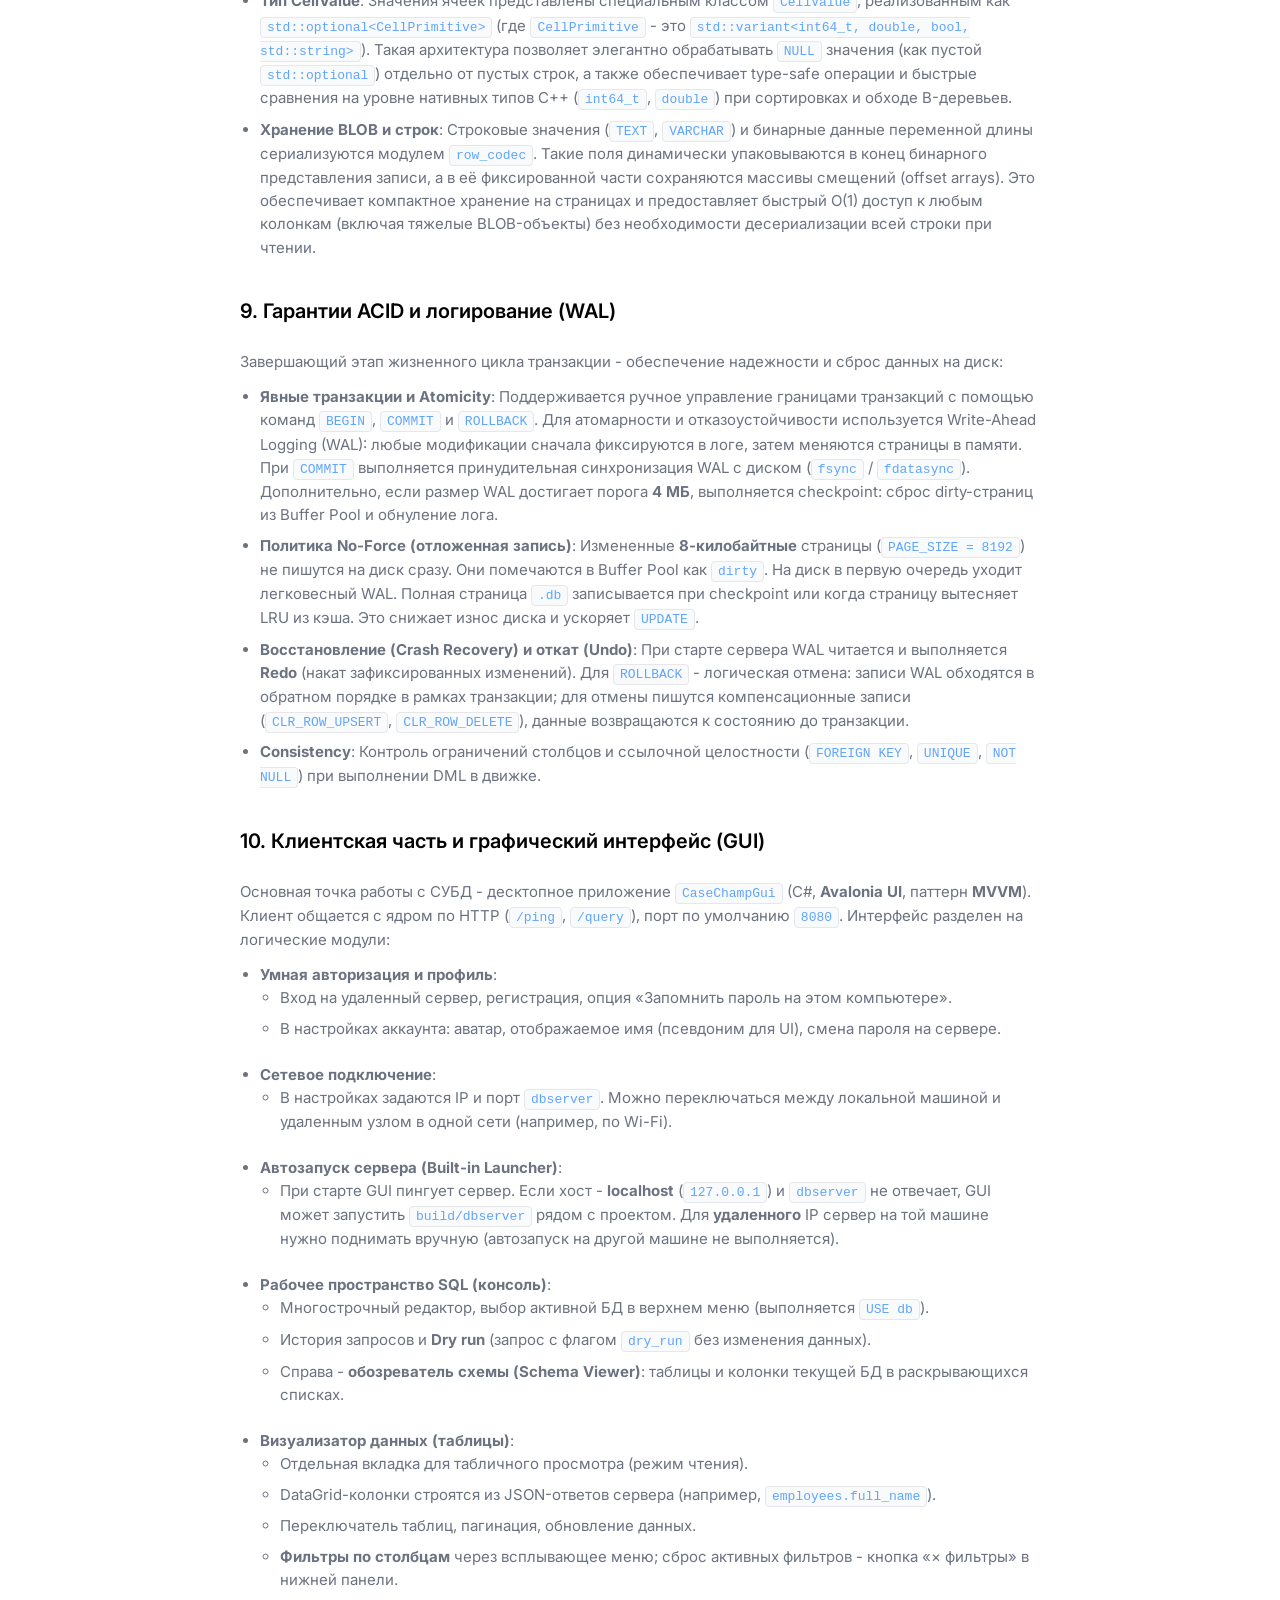
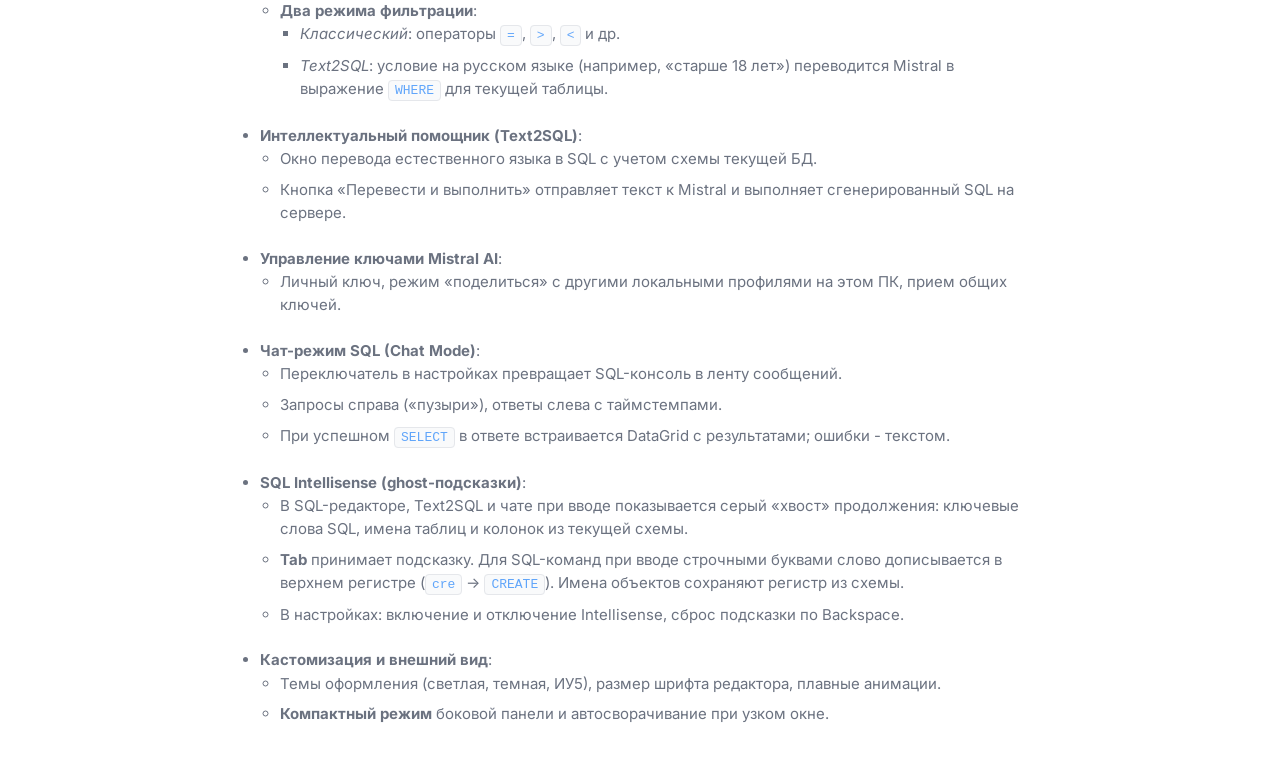
==== commit c5714c5e: "поправил документацию" ====
--- a/website/documentation.html
+++ b/website/documentation.html
@@ -88,7 +88,7 @@
           <li><strong>Абстрактное синтаксическое дерево (AST)</strong>: Модуль синтаксического анализа четко разделен на <code>Lexer</code> (разбиение запроса на токены) и <code>Parser</code>. Парсер не выполняет запросы на лету, а строит AST (дерево выражений, например <code>SelectStatement</code>, <code>BinaryExpression</code>). Это архитектурно отделяет этап парсинга от этапа выполнения (в подсистеме <code>Executor</code>).</li>
           <li><strong>Рекурсивный вычислитель выражений (Evaluation Engine)</strong>: Движок <code>Executor</code> содержит встроенный рекурсивный интерпретатор, способный вычислять ветви AST любой степени вложенности. Он поддерживает ленивое вычисление (short-circuiting) для логических операторов <code>AND</code> и <code>OR</code> и позволяет комбинировать математику, подзапросы и агрегации в сложных конструкциях (например, <code>WHERE (a + b * 2) &gt; (SELECT COUNT(*) FROM X)</code>).</li>
           <li><strong>DDL</strong>: Полное управление структурой. Поддержка создания и удаления баз данных (<code>CREATE DATABASE</code>, <code>DROP DATABASE</code>), а также таблиц (<code>CREATE TABLE</code>, <code>DROP TABLE</code>) с ограничениями <code>PRIMARY KEY</code>, <code>NOT NULL</code>, <code>UNIQUE</code>, <code>DEFAULT</code>, <code>FOREIGN KEY (REFERENCES ... ON DELETE/UPDATE CASCADE/SET NULL)</code>. Реализован механизм генерации суррогатных ключей <code>AUTOINCREMENT</code>. Поддержка изменения структуры через <code>ALTER TABLE (ADD/DROP COLUMN)</code>.</li>
-          <li><strong>Инспекция метаданных (SHOW)</strong>: Реализовано семейство команд <code>SHOW</code> (<code>DATABASES</code>, <code>TABLES</code>, <code>COLUMNS</code>, <code>INDEX</code>). Особая возможность — <code>SHOW CREATE TABLE</code>, реконструирующая валидный DDL-запрос "на лету" из бинарной схемы таблицы.</li>
+          <li><strong>Инспекция метаданных (SHOW)</strong>: Реализовано семейство команд <code>SHOW</code> (<code>DATABASES</code>, <code>TABLES</code>, <code>COLUMNS</code>, <code>INDEX</code>). Особая возможность - <code>SHOW CREATE TABLE</code>, реконструирующая валидный DDL-запрос "на лету" из бинарной схемы таблицы.</li>
           <li><strong>DQL / DML</strong>: Полная поддержка манипуляции данными (<code>INSERT</code>, <code>UPDATE</code>, <code>DELETE</code>) и сложных выборок (<code>SELECT</code>). Продвинутая фильтрация с предикатами <code>LIKE</code>, <code>BETWEEN</code>, <code>IS NULL</code>, <code>IN</code>. Поддержка коррелированных подзапросов, конструкций <code>IN (SELECT ...)</code> и <code>EXISTS (SELECT ...)</code>. Поддержка математических операций.</li>
           <li><strong>Динамическая CURRENT_DATE</strong>: Встроена поддержка функции <code>CURRENT_DATE()</code>, которую можно использовать как в выборках, так и в качестве значения по умолчанию (<code>DEFAULT CURRENT_DATE</code>). Движок динамически генерирует строку <code>YYYY-MM-DD</code> при <code>INSERT</code>.</li>
           <li><strong>Агрегация и защита (Resource Guard)</strong>: Вычисление <code>COUNT</code>, <code>SUM</code>, <code>AVG</code>, <code>MIN</code>, <code>MAX</code> с использованием <code>GROUP BY</code> и <code>HAVING</code>. Сортировка <code>ORDER BY</code>, пагинация (<code>LIMIT</code>, <code>OFFSET</code>). Для защиты памяти от перегрузки любой <code>SELECT</code> без явного указания лимита аппаратно ограничивается 100 записями (Default LIMIT 100).</li>
@@ -116,9 +116,9 @@
         <p>После прохождения проверок доступа начинается физическое исполнение запроса к данным:</p>
         <ul>
           <li><strong>Постраничное хранение и точечные обновления (In-place Updates)</strong>: В отличие от базовых файловых хранилищ, переписывающих файл целиком при модификации, данные здесь организованы в бинарные <code>.db</code> файлы, разбитые на независимые страницы фиксированного размера (8 КБ). При выполнении <code>UPDATE</code> или `INSERT` система считывает, модифицирует и перезаписывает на диск <em>только одну конкретную 8-килобайтную страницу</em>, абсолютно не затрагивая остальной объем файла. Модуль <code>BufferPool</code> дополнительно кэширует эти страницы по алгоритму LRU, чтобы минимизировать физические обращения к диску.</li>
-          <li><strong>Самоописываемые таблицы (Meta-page 0)</strong>: Нулевая страница (<code>Page 0</code>) каждого бинарного файла зарезервирована под метаданные. Она хранит ID корневого узла B-дерева и саму схему таблицы (бинарно сериализованный объект <code>TableSchema</code>). Благодаря этому каждый файл является самоописываемым (self-describing) — структуру колонок можно восстановить напрямую из файла данных без внешних словарей.</li>
+          <li><strong>Самоописываемые таблицы (Meta-page 0)</strong>: Нулевая страница (<code>Page 0</code>) каждого бинарного файла зарезервирована под метаданные. Она хранит ID корневого узла B-дерева и саму схему таблицы (бинарно сериализованный объект <code>TableSchema</code>). Благодаря этому каждый файл является самоописываемым (self-describing) - структуру колонок можно восстановить напрямую из файла данных без внешних словарей.</li>
           <li><strong>Механизм переиспользования памяти (Freelist)</strong>: Для предотвращения бесконечного роста файлов на диске реализована система управления свободными страницами. При удалении данных пустые страницы не теряются, а заносятся в Freelist. При последующих вставках движок приоритетно переиспользует эти пустые участки внутри существующего <code>.db</code> файла.</li>
-          <li><strong>Структура Slotted Page и бинарный поиск</strong>: Линейное сканирование строк внутри 8-килобайтной страницы является неэффективным. Для оптимизации поиска реализован паттерн <code>Slotted Page</code>: данные добавляются от начала страницы к центру, а массив слотов (указателей) — от конца к центру. Массив слотов упорядочен по ключу, что позволяет использовать бинарный поиск (O(log K)) внутри загруженной в память страницы, значительно повышая производительность поиска.</li>
+          <li><strong>Структура Slotted Page и бинарный поиск</strong>: Линейное сканирование строк внутри 8-килобайтной страницы является неэффективным. Для оптимизации поиска реализован паттерн <code>Slotted Page</code>: данные добавляются от начала страницы к центру, а массив слотов (указателей) - от конца к центру. Массив слотов упорядочен по ключу, что позволяет использовать бинарный поиск (O(log K)) внутри загруженной в память страницы, значительно повышая производительность поиска.</li>
           <li><strong>Кластеризованные индексы (B+ Tree)</strong>: Физическое расположение строк в таблицах упорядочено согласно структуре B+ дерева по первичному ключу. Это гарантирует логарифмическую временную сложность O(log N) для операций точечного поиска, вставки и удаления.</li>
           <li><strong>Вторичные индексы и составные ключи</strong>: Механизмы <code>CREATE INDEX</code> и <code>DROP INDEX</code> позволяют гибко управлять некластеризованными индексами. Для решения проблемы неуникальных значений (когда под один ключ во вторичном индексе попадает множество строк), вторичные индексы на системном уровне используют <strong>составной ключ</strong> вида <code>[Значение_индекса, Primary_Key]</code>. Поскольку Primary Key уникален, составной ключ также всегда уникален, что позволяет эффективно хранить любое количество дубликатов.</li>
           <li><strong>Оптимизатор Index Scan</strong>: Ядро выполнения запросов (<code>tryIndexScan</code>) автоматически определяет возможность использования B+ дерева при наличии предикатов <code>WHERE col = 'val'</code> или <code>BETWEEN</code>. При совпадении условий полное сканирование таблицы (<code>Full Table Scan</code>) заменяется на индексный поиск.</li>
@@ -127,7 +127,7 @@
         </ul>
 
         <h2>7. Интеграция с CSV форматом</h2>
-        <p>Один из специализированных видов запросов — пакетный импорт (обрабатывается так же через движок хранилища):</p>
+        <p>Один из специализированных видов запросов - пакетный импорт (обрабатывается так же через движок хранилища):</p>
         <ul>
           <li><strong>Команда <code>LOAD CSV</code></strong>: Позволяет загружать данные из файла (синтаксис <code>LOAD CSV 'path' INTO table [APPEND]</code>). Парсер построчно считывает файл, выполняет приведение типов и проверку всех существующих ограничений (Constraints). Каждая добавленная строка маршрутизируется через механизм WAL для гарантии сохранения данных при сбое.</li>
           <li><strong>Расширение схемы через CSV</strong>: Команда <code>ALTER TABLE ADD COLUMN ... FROM CSV 'path'</code> предоставляет механизм массового пополнения данных. Она позволяет добавить новый столбец в существующую таблицу и автоматически заполнить его значениями из CSV-файла, сопоставляя строки по первичному ключу. Механизм строго контролирует кардинальность и целостность, откатывая операцию при несовпадении ключей.</li>
@@ -136,81 +136,88 @@
         <h2>8. Типизация данных и формат хранения (CellValue / BLOB)</h2>
         <p>Физическое чтение и запись строк на страницы памяти строго типизированы:</p>
         <ul>
-          <li><strong>Тип CellValue</strong>: Значения ячеек представлены специальным классом <code>CellValue</code>, реализованным как <code>std::optional&lt;CellPrimitive&gt;</code> (где <code>CellPrimitive</code> — это <code>std::variant&lt;int64_t, double, bool, std::string&gt;</code>). Такая архитектура позволяет элегантно обрабатывать <code>NULL</code> значения (как пустой <code>std::optional</code>) отдельно от пустых строк, а также обеспечивает type-safe операции и быстрые сравнения на уровне нативных типов C++ (<code>int64_t</code>, <code>double</code>) при сортировках и обходе B-деревьев.</li>
+          <li><strong>Тип CellValue</strong>: Значения ячеек представлены специальным классом <code>CellValue</code>, реализованным как <code>std::optional&lt;CellPrimitive&gt;</code> (где <code>CellPrimitive</code> - это <code>std::variant&lt;int64_t, double, bool, std::string&gt;</code>). Такая архитектура позволяет элегантно обрабатывать <code>NULL</code> значения (как пустой <code>std::optional</code>) отдельно от пустых строк, а также обеспечивает type-safe операции и быстрые сравнения на уровне нативных типов C++ (<code>int64_t</code>, <code>double</code>) при сортировках и обходе B-деревьев.</li>
           <li><strong>Хранение BLOB и строк</strong>: Строковые значения (<code>TEXT</code>, <code>VARCHAR</code>) и бинарные данные переменной длины сериализуются модулем <code>row_codec</code>. Такие поля динамически упаковываются в конец бинарного представления записи, а в её фиксированной части сохраняются массивы смещений (offset arrays). Это обеспечивает компактное хранение на страницах и предоставляет быстрый O(1) доступ к любым колонкам (включая тяжелые BLOB-объекты) без необходимости десериализации всей строки при чтении.</li>
         </ul>
 
         <h2>9. Гарантии ACID и логирование (WAL)</h2>
-        <p>Завершающий этап жизненного цикла транзакции — обеспечение надежности и сброс данных на диск:</p>
-        <ul>
-          <li><strong>Явные транзакции и Atomicity</strong>: Поддерживается ручное управление границами транзакций с помощью команд <code>BEGIN</code>, <code>COMMIT</code> и <code>ROLLBACK</code>. Для обеспечения атомарности и отказоустойчивости применяется механизм Write-Ahead Logging (WAL). Любые модификации строк предварительно фиксируются в логе перед изменением страниц данных. При вызове <code>COMMIT</code> (или при достижении порога лога в 4 МБ) происходит принудительная синхронизация (<code>fsync</code>) WAL с диском.</li>
-          <li><strong>Политика No-Force (Отложенная запись)</strong>: Измененные данные 8-килобайтных страниц <strong>не записываются</strong> на диск сразу. Они помечаются в Buffer Pool как <code>dirty</code>. На диск синхронизируется исключительно легковесный WAL-лог. Тяжелая бинарная страница будет сброшена на диск только тогда, когда кэш переполнится и её вытеснит алгоритм LRU. Это кардинально снижает износ диска и существенно повышает пропускную способность для <code>UPDATE</code>-запросов.</li>
-          <li><strong>Восстановление (Crash Recovery) и Откат (Undo)</strong>: При инициализации сервера система считывает WAL и выполняет накат изменений (Redo). Для команды <code>ROLLBACK</code> реализована сложная логическая отмена (Undo). При откате движок читает записи WAL в обратном порядке от конца к началу транзакции, игнорируя уже зафиксированные (<code>COMMIT</code>) или прерванные (<code>ABORT</code>) транзакции. Для каждой операции модификации генерируется и немедленно пишется в WAL компенсационная запись (Compensation Log Record — <code>CLR_ROW_UPSERT</code>, <code>CLR_ROW_DELETE</code>), после чего физические данные возвращаются к состоянию до начала транзакции. Это гарантирует целостность базы даже в случае аппаратного сбоя во время выполнения отката.</li>
-          <li><strong>Consistency</strong>: Обеспечивается строгим контролем ссылочной целостности и ограничений столбцов (<code>FOREIGN KEY</code>, <code>UNIQUE</code>, <code>NOT NULL</code>) в момент транзакции.</li>
+        <p>Завершающий этап жизненного цикла транзакции - обеспечение надежности и сброс данных на диск:</p>
+        <ul>
+          <li><strong>Явные транзакции и Atomicity</strong>: Поддерживается ручное управление границами транзакций с помощью команд <code>BEGIN</code>, <code>COMMIT</code> и <code>ROLLBACK</code>. Для атомарности и отказоустойчивости используется Write-Ahead Logging (WAL): любые модификации сначала фиксируются в логе, затем меняются страницы в памяти. При <code>COMMIT</code> выполняется принудительная синхронизация WAL с диском (<code>fsync</code> / <code>fdatasync</code>). Дополнительно, если размер WAL достигает порога <strong>4 МБ</strong>, выполняется checkpoint: сброс dirty-страниц из Buffer Pool и обнуление лога.</li>
+          <li><strong>Политика No-Force (отложенная запись)</strong>: Измененные <strong>8-килобайтные</strong> страницы (<code>PAGE_SIZE = 8192</code>) не пишутся на диск сразу. Они помечаются в Buffer Pool как <code>dirty</code>. На диск в первую очередь уходит легковесный WAL. Полная страница <code>.db</code> записывается при checkpoint или когда страницу вытесняет LRU из кэша. Это снижает износ диска и ускоряет <code>UPDATE</code>.</li>
+          <li><strong>Восстановление (Crash Recovery) и откат (Undo)</strong>: При старте сервера WAL читается и выполняется <strong>Redo</strong> (накат зафиксированных изменений). Для <code>ROLLBACK</code> - логическая отмена: записи WAL обходятся в обратном порядке в рамках транзакции; для отмены пишутся компенсационные записи (<code>CLR_ROW_UPSERT</code>, <code>CLR_ROW_DELETE</code>), данные возвращаются к состоянию до транзакции.</li>
+          <li><strong>Consistency</strong>: Контроль ограничений столбцов и ссылочной целостности (<code>FOREIGN KEY</code>, <code>UNIQUE</code>, <code>NOT NULL</code>) при выполнении DML в движке.</li>
         </ul>
 
         <h2>10. Клиентская часть и графический интерфейс (GUI)</h2>
-        <p>Основной точкой взаимодействия пользователя с СУБД является полноценное кроссплатформенное десктопное приложение <code>CaseChampGui</code>, написанное на C# (Avalonia UI) с использованием архитектурного паттерна MVVM. Интерфейс разделен на логические модули и предоставляет следующие возможности:</p>
-        <ul>
-          <li><strong>Умная авторизация и управление профилем</strong>:
-            <ul>
-              <li>Экран входа поддерживает аутентификацию на удаленном сервере и создание локальных учетных записей. Есть функция кэширования сессий («Запомнить пароль на этом компьютере»).</li>
-              <li>В настройках аккаунта пользователь может загрузить собственный аватар, задать отображаемое имя (псевдоним для UI) и безопасно изменить пароль на сервере.</li>
-            </ul>
-          </li>
-          <li><strong>Настройка сетевого подключения</strong>:
-            <ul>
-              <li>Специализированный раздел настроек (вызываемый через иконку на экране приветствия) позволяет переопределить целевой IP-адрес и порт. Это дает возможность GUI клиенту гибко переключаться между локальной СУБД для тестирования и удаленными production-узлами.</li>
+        <p>Основная точка работы с СУБД - десктопное приложение <code>CaseChampGui</code> (C#, <strong>Avalonia UI</strong>, паттерн <strong>MVVM</strong>). Клиент общается с ядром по HTTP (<code>/ping</code>, <code>/query</code>), порт по умолчанию <code>8080</code>. Интерфейс разделен на логические модули:</p>
+        <ul>
+          <li><strong>Умная авторизация и профиль</strong>:
+            <ul>
+              <li>Вход на удаленный сервер, регистрация, опция «Запомнить пароль на этом компьютере».</li>
+              <li>В настройках аккаунта: аватар, отображаемое имя (псевдоним для UI), смена пароля на сервере.</li>
+            </ul>
+          </li>
+          <li><strong>Сетевое подключение</strong>:
+            <ul>
+              <li>В настройках задаются IP и порт <code>dbserver</code>. Можно переключаться между локальной машиной и удаленным узлом в одной сети (например, по Wi-Fi).</li>
             </ul>
           </li>
           <li><strong>Автозапуск сервера (Built-in Launcher)</strong>:
             <ul>
-              <li>В настройках подключения встроен механизм автоматического пинга сервера при старте. Если удаленный или локальный <code>dbserver</code> не отвечает, GUI способен <strong>автоматически запустить бинарный файл СУБД</strong> в фоновом режиме прямо рядом с проектом, избавляя от необходимости работы с терминалом.</li>
-            </ul>
-          </li>
-          <li><strong>Рабочее пространство SQL (Консоль)</strong>:
-            <ul>
-              <li>Многострочный редактор с визуальным выбором active базы данных в верхнем меню (автоматически выполняет <code>USE db</code>).</li>
-              <li>Наличие кнопок истории запросов и функции <strong>Dry run</strong> (холостой прогон для безопасной проверки синтаксиса без изменения данных).</li>
-              <li>Справа располагается <strong>Динамический обозреватель схемы (Schema Viewer)</strong>: он в виде раскрывающихся списков показывает структуру таблиц и колонок текущей БД, обеспечивая контекст при написании кода.</li>
-            </ul>
-          </li>
-          <li><strong>Визуализатор данных (Таблицы)</strong>:
-            <ul>
-              <li>Отдельная вкладка для табличного просмотра (Read-only режим).</li>
-              <li>Интерфейс динамически генерирует DataGrid-колонки (например, <code>employees.full_name</code>, <code>employees.salary</code>) на основе неструктурированных JSON-ответов сервера.</li>
-              <li>Встроена удобная навигация: переключатель таблиц в нижней панели и элементы управления пагинацией (постраничный просмотр), а также кнопки обновления данных.</li>
-              <li><strong>Управление фильтрами</strong>: Пользователи могут устанавливать фильтры для отдельных столбцов через всплывающее меню. Сбросить active фильтры можно в один клик с помощью кнопки «х фильтры» в нижней панели управления.</li>
+              <li>При старте GUI пингует сервер. Если хост - <strong>localhost</strong> (<code>127.0.0.1</code>) и <code>dbserver</code> не отвечает, GUI может запустить <code>build/dbserver</code> рядом с проектом. Для <strong>удаленного</strong> IP сервер на той машине нужно поднимать вручную (автозапуск на другой машине не выполняется).</li>
+            </ul>
+          </li>
+          <li><strong>Рабочее пространство SQL (консоль)</strong>:
+            <ul>
+              <li>Многострочный редактор, выбор активной БД в верхнем меню (выполняется <code>USE db</code>).</li>
+              <li>История запросов и <strong>Dry run</strong> (запрос с флагом <code>dry_run</code> без изменения данных).</li>
+              <li>Справа - <strong>обозреватель схемы (Schema Viewer)</strong>: таблицы и колонки текущей БД в раскрывающихся списках.</li>
+            </ul>
+          </li>
+          <li><strong>Визуализатор данных (таблицы)</strong>:
+            <ul>
+              <li>Отдельная вкладка для табличного просмотра (режим чтения).</li>
+              <li>DataGrid-колонки строятся из JSON-ответов сервера (например, <code>employees.full_name</code>).</li>
+              <li>Переключатель таблиц, пагинация, обновление данных.</li>
+              <li><strong>Фильтры по столбцам</strong> через всплывающее меню; сброс активных фильтров - кнопка «× фильтры» в нижней панели.</li>
               <li><strong>Два режима фильтрации</strong>:
                 <ul>
-                  <li><em>Классический</em>: использование стандартных операторов сравнения (<code>=</code>, <code>&gt;</code>, <code>&lt;</code>).</li>
-                  <li><em>Text2SQL</em>: позволяет ввести условие фильтрации на естественном русском языке (например, "старше 18 лет"). ИИ Mistral автоматически переведет этот текст в корректное выражение <code>WHERE</code> для текущей таблицы.</li>
+                  <li><em>Классический</em>: операторы <code>=</code>, <code>&gt;</code>, <code>&lt;</code> и др.</li>
+                  <li><em>Text2SQL</em>: условие на русском языке (например, «старше 18 лет») переводится Mistral в выражение <code>WHERE</code> для текущей таблицы.</li>
                 </ul>
               </li>
             </ul>
           </li>
           <li><strong>Интеллектуальный помощник (Text2SQL)</strong>:
             <ul>
-              <li>Выделенное окно для перевода естественного языка в запросы. Интерфейс показывает текущую схему базы, позволяя формулировать запросы с учетом контекста схемы (например, <em>"покажи имена всех пользователей старше 25 лет"</em>).</li>
-              <li>Кнопка «Перевести и выполнить» отправляет текст к ИИ и маршрутизирует сгенерированный SQL прямо в ядро БД.</li>
-            </ul>
-          </li>
-          <li><strong>Продвинутое управление ключами ИИ</strong>:
-            <ul>
-              <li>Пользователь настраивает стратегию ключей Mistral AI: можно использовать личный ключ, раздавать его другим локальным профилям на ПК (Share-режим) или принимать общие ключи.</li>
-            </ul>
-          </li>
-          <li><strong>Инновационный Чат-режим SQL (Chat Mode)</strong>:
-            <ul>
-              <li>Специальный переключатель в настройках полностью меняет парадигму рабочей среды, превращая классическую SQL-консоль в интерфейс мессенджера.</li>
-              <li>Запросы пользователя отправляются через строку ввода внизу экрана и отображаются в виде "пузырей" (bubbles) с правой стороны.</li>
-              <li>Ответы базы данных появляются слева в хронологическом порядке с указанием времени (таймстемпами). Ошибки выводятся обычным текстом, а при успешном выполнении <code>SELECT</code>-запроса прямо внутри ответного сообщения рендерится полноценная встроенная DataGrid-таблица с результатами выборки.</li>
+              <li>Окно перевода естественного языка в SQL с учетом схемы текущей БД.</li>
+              <li>Кнопка «Перевести и выполнить» отправляет текст к Mistral и выполняет сгенерированный SQL на сервере.</li>
+            </ul>
+          </li>
+          <li><strong>Управление ключами Mistral AI</strong>:
+            <ul>
+              <li>Личный ключ, режим «поделиться» с другими локальными профилями на этом ПК, прием общих ключей.</li>
+            </ul>
+          </li>
+          <li><strong>Чат-режим SQL (Chat Mode)</strong>:
+            <ul>
+              <li>Переключатель в настройках превращает SQL-консоль в ленту сообщений.</li>
+              <li>Запросы справа («пузыри»), ответы слева с таймстемпами.</li>
+              <li>При успешном <code>SELECT</code> в ответе встраивается DataGrid с результатами; ошибки - текстом.</li>
+            </ul>
+          </li>
+          <li><strong>SQL Intellisense (ghost-подсказки)</strong>:
+            <ul>
+              <li>В SQL-редакторе, Text2SQL и чате при вводе показывается серый «хвост» продолжения: ключевые слова SQL, имена таблиц и колонок из текущей схемы.</li>
+              <li><strong>Tab</strong> принимает подсказку. Для SQL-команд при вводе строчными буквами слово дописывается в верхнем регистре (<code>cre</code> → <code>CREATE</code>). Имена объектов сохраняют регистр из схемы.</li>
+              <li>В настройках: включение и отключение Intellisense, сброс подсказки по Backspace.</li>
             </ul>
           </li>
           <li><strong>Кастомизация и внешний вид</strong>:
             <ul>
-              <li>Приложение поддерживает смену системных тем оформления и детальную настройку UI: размер шрифта редактора (через слайдер), включение плавных анимаций.</li>
-              <li>Реализован <strong>Компактный режим</strong> боковой панели (и опция автоматического сворачивания меню при узком экране), позволяющий освободить максимум пространства для работы с кодом и таблицами.</li>
+              <li>Темы оформления (светлая, темная, ИУ5), размер шрифта редактора, плавные анимации.</li>
+              <li><strong>Компактный режим</strong> боковой панели и автосворачивание при узком окне.</li>
             </ul>
           </li>
         </ul>
